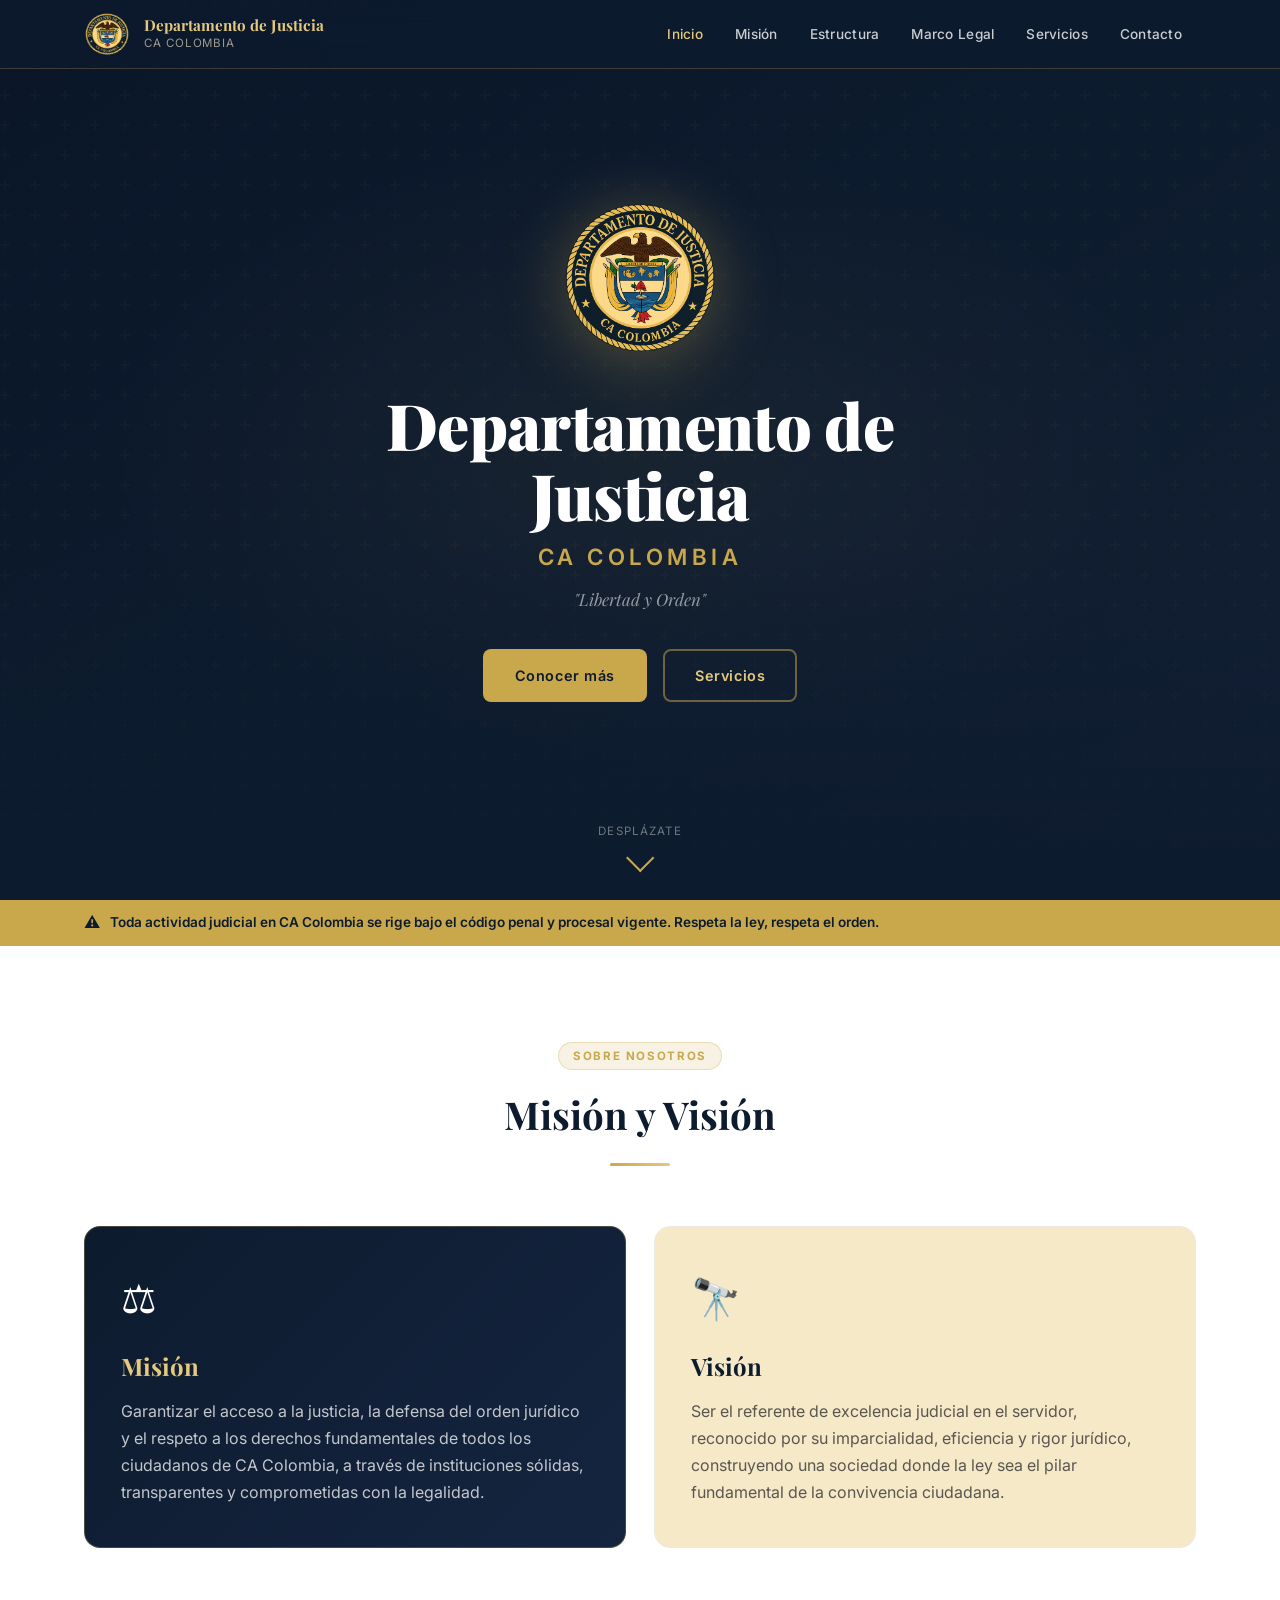
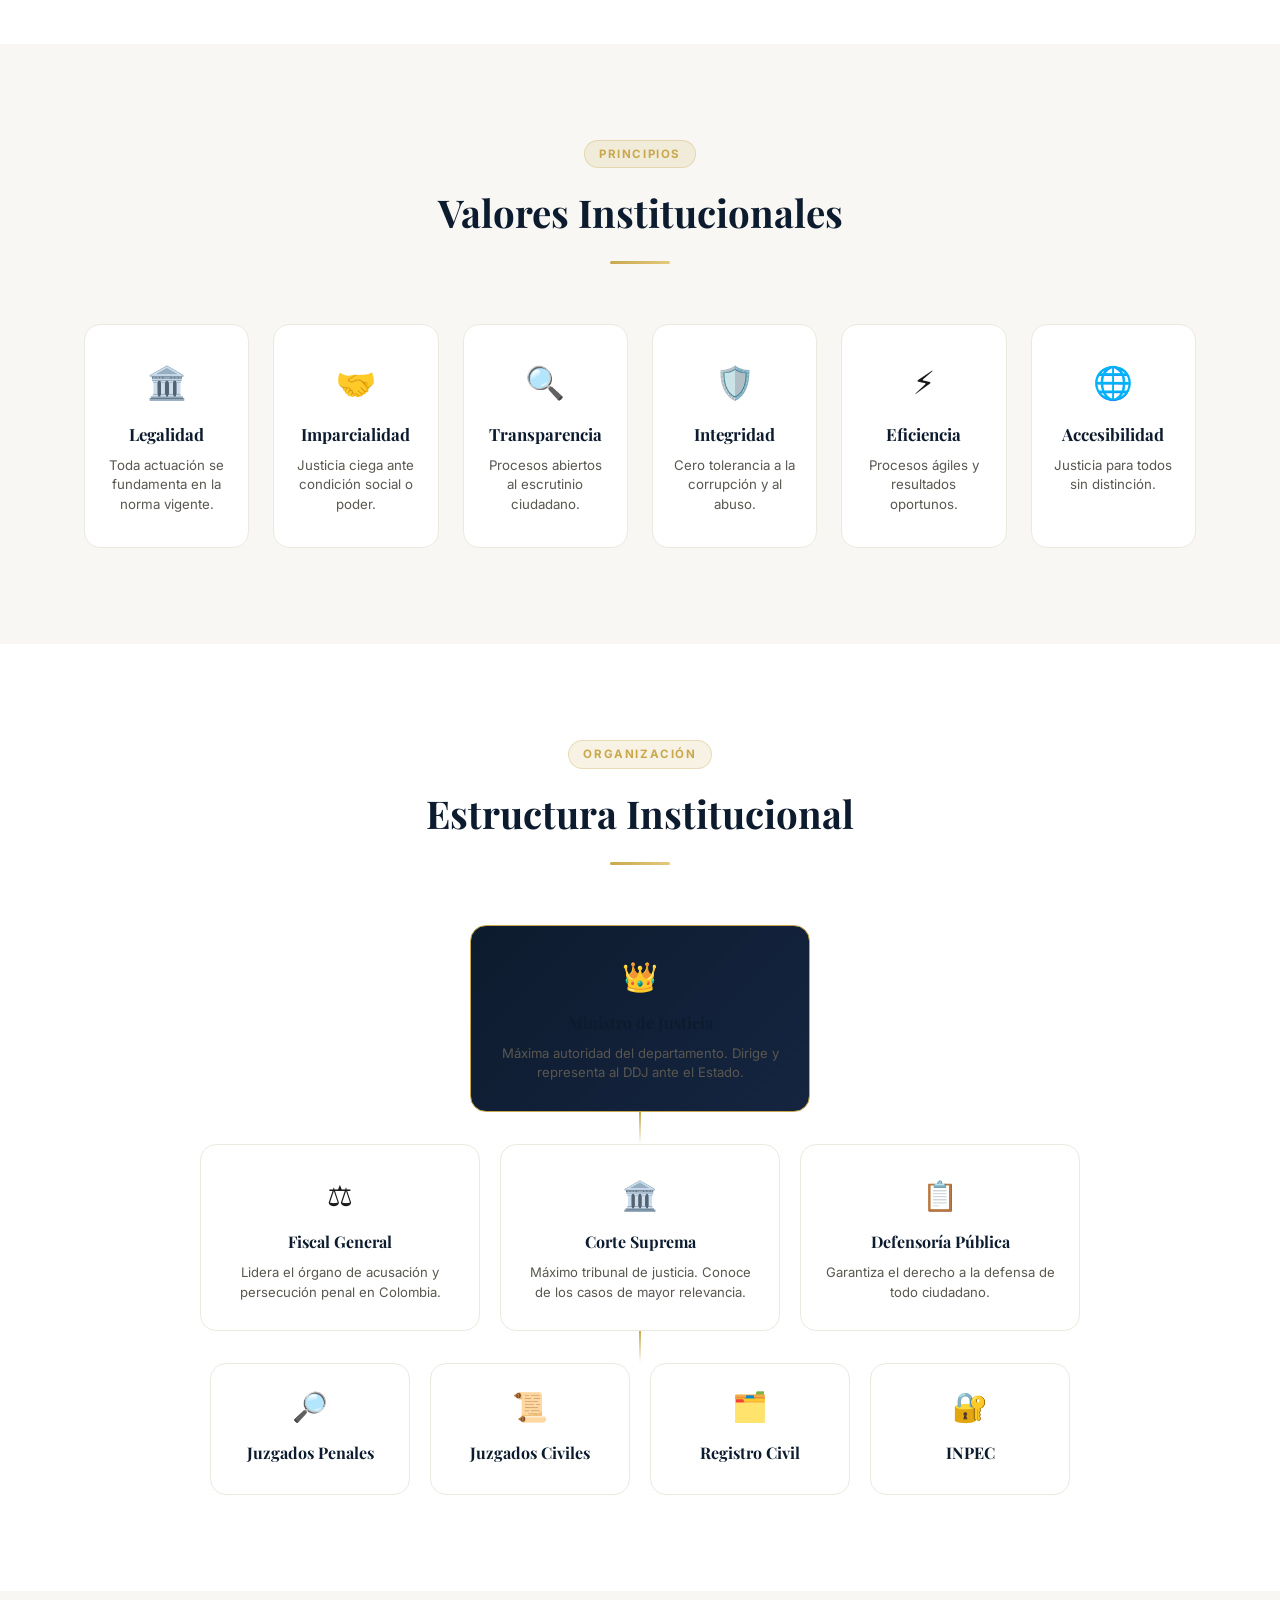
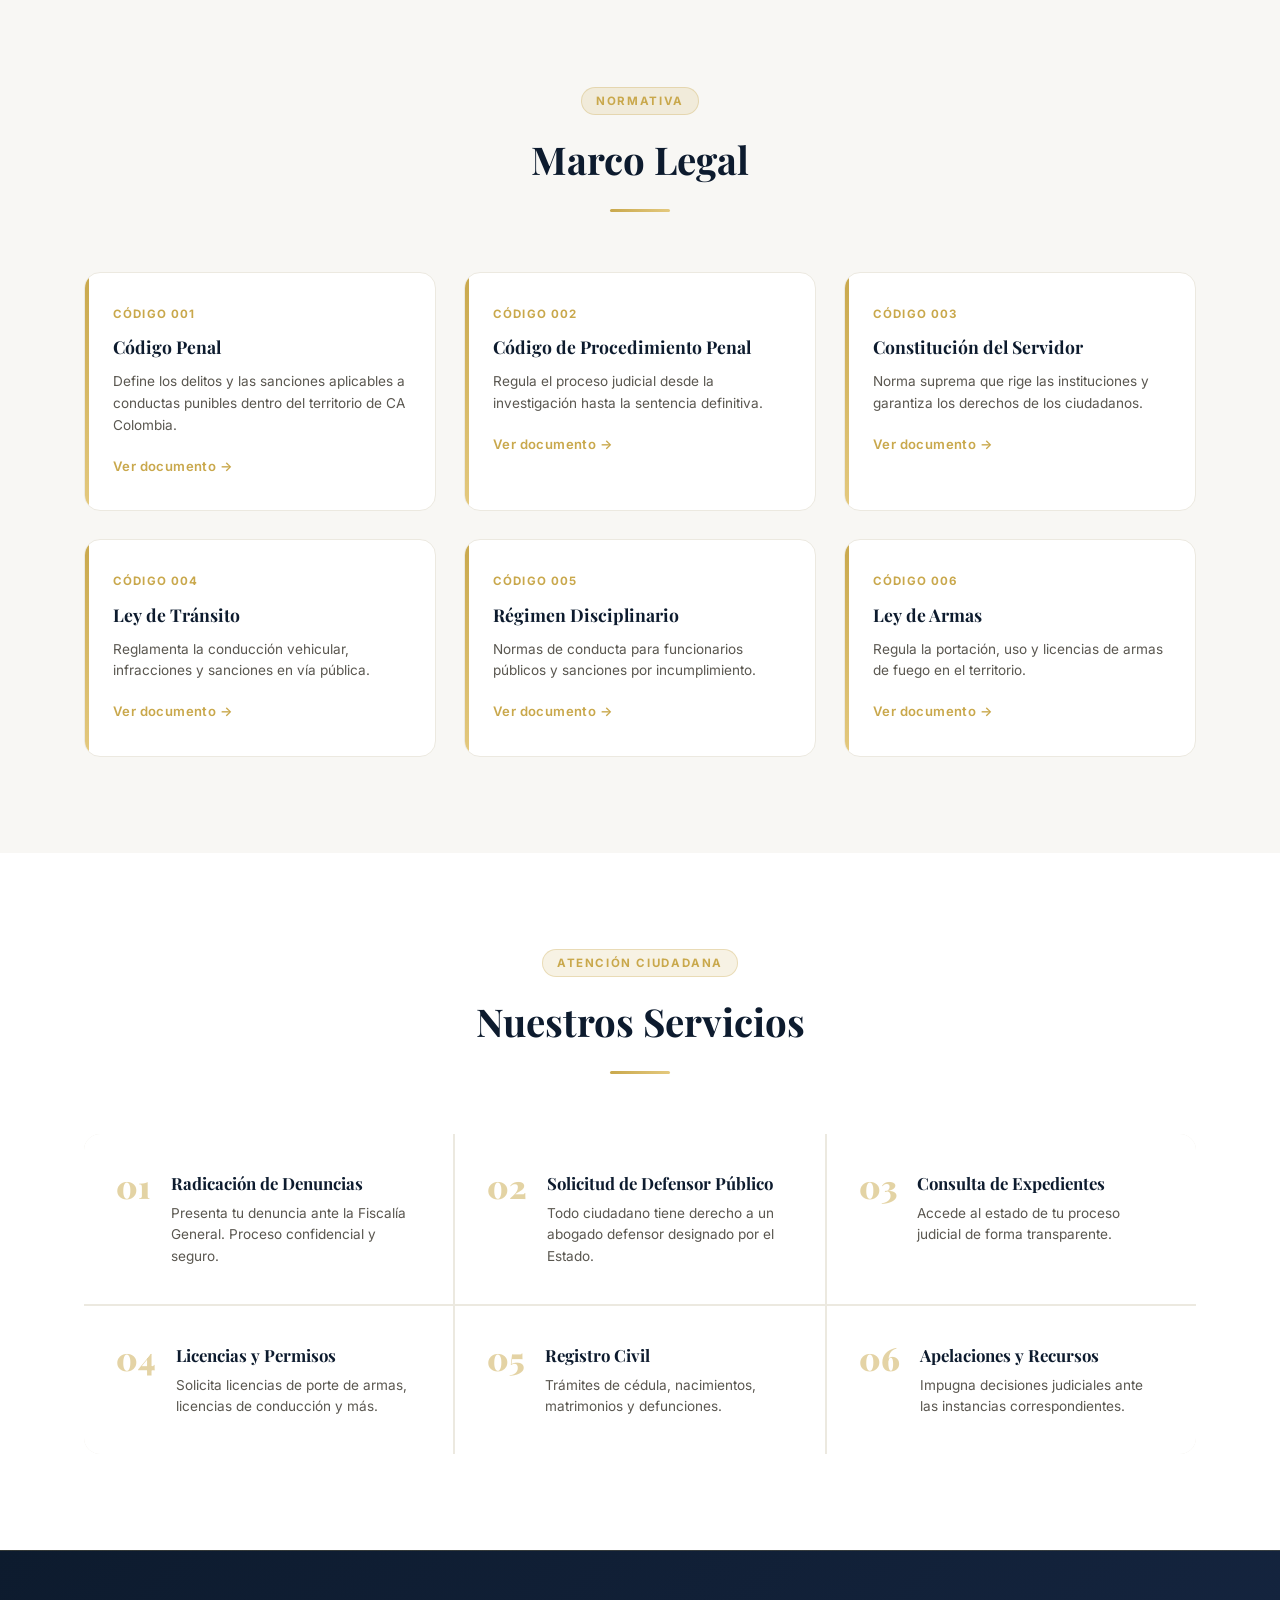
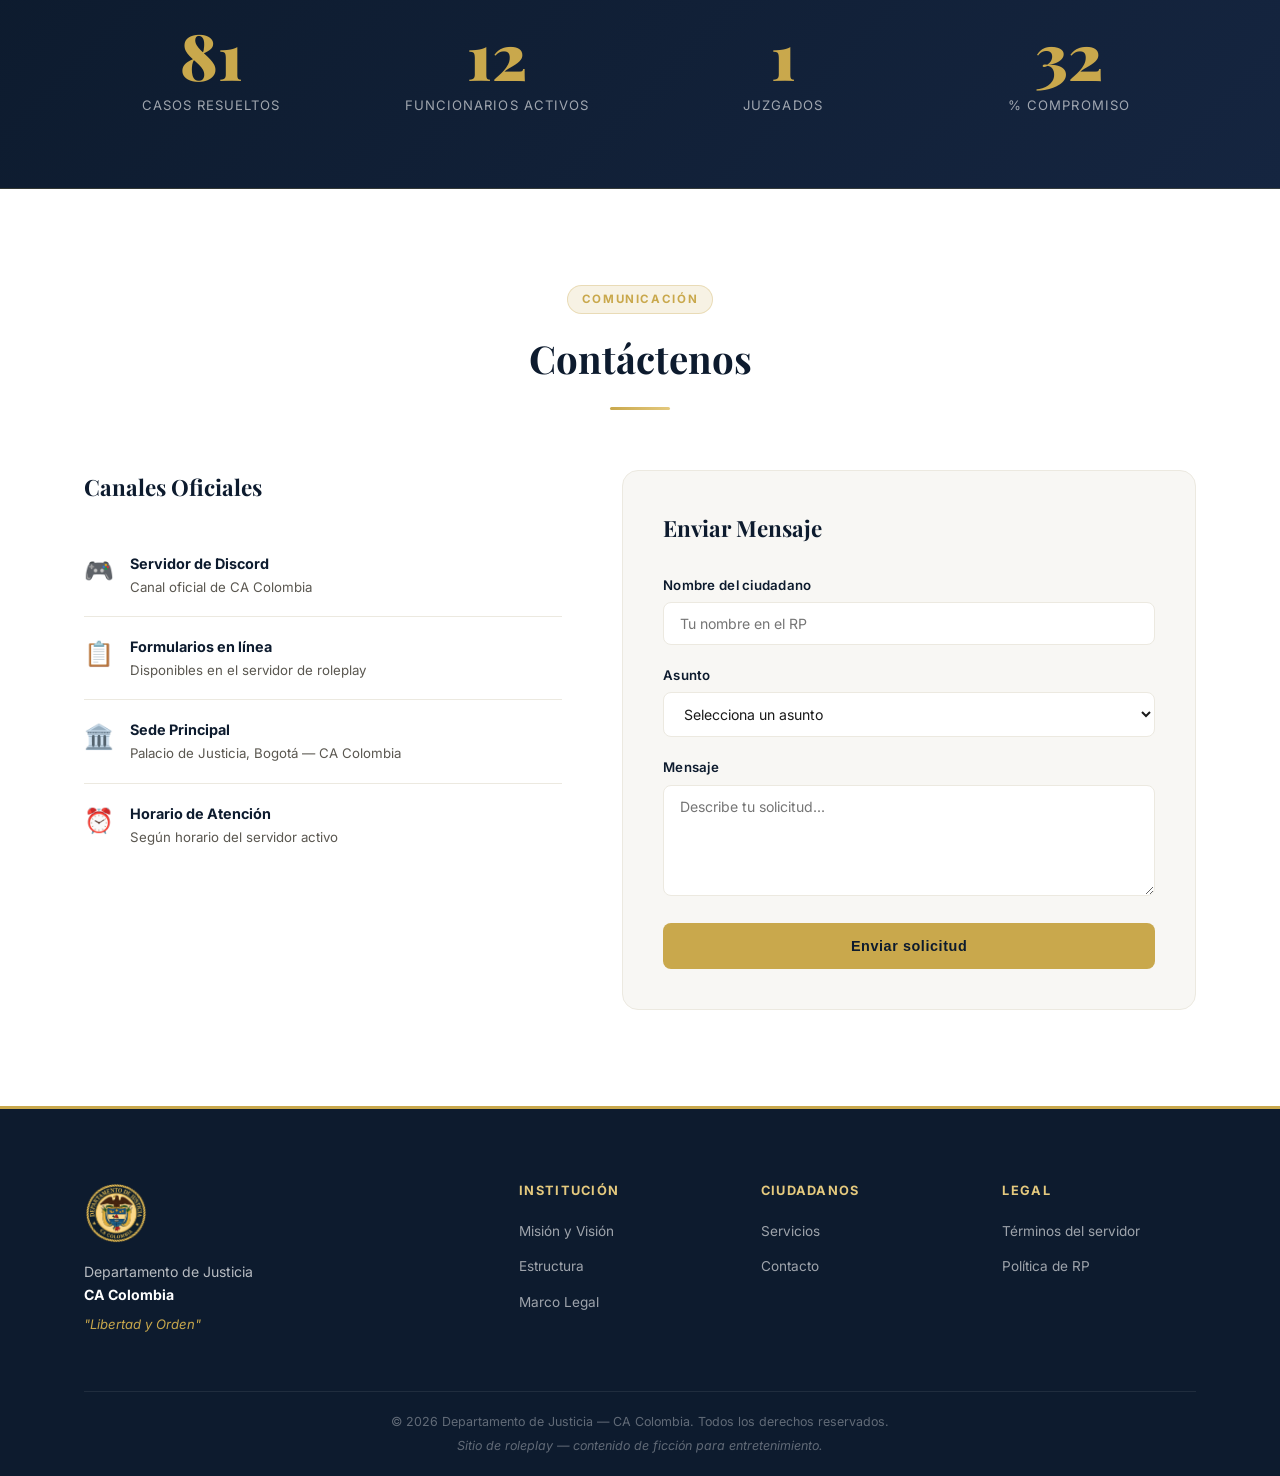
==== index.html @ 77cf8fef "Commited" ====
<!DOCTYPE html>
<html lang="es">
<head>
  <meta charset="UTF-8" />
  <meta name="viewport" content="width=device-width, initial-scale=1.0" />
  <title>Departamento de Justicia | CA Colombia</title>
  <link rel="stylesheet" href="styles.css" />
  <link href="https://fonts.googleapis.com/css2?family=Playfair+Display:wght@400;700;900&family=Inter:wght@300;400;500;600&display=swap" rel="stylesheet" />
</head>
<body>

  <!-- NAVBAR -->
  <nav class="navbar">
    <div class="nav-inner">
      <div class="nav-brand">
        <img src="logo.png" alt="Logo DDJ" class="nav-logo" />
        <div class="nav-title">
          <span class="nav-title-main">Departamento de Justicia</span>
          <span class="nav-title-sub">CA Colombia</span>
        </div>
      </div>
      <ul class="nav-links">
        <li><a href="#inicio">Inicio</a></li>
        <li><a href="#mision">Misión</a></li>
        <li><a href="#estructura">Estructura</a></li>
        <li><a href="#leyes">Marco Legal</a></li>
        <li><a href="#servicios">Servicios</a></li>
        <li><a href="#contacto">Contacto</a></li>
      </ul>
      <button class="hamburger" id="hamburger" aria-label="Menú">
        <span></span><span></span><span></span>
      </button>
    </div>
  </nav>

  <!-- HERO -->
  <section class="hero" id="inicio">
    <div class="hero-overlay"></div>
    <div class="hero-content">
      <img src="logo.png" alt="Escudo DDJ CA Colombia" class="hero-logo" />
      <h1 class="hero-title">Departamento de Justicia</h1>
      <p class="hero-subtitle">CA Colombia</p>
      <p class="hero-motto">"Libertad y Orden"</p>
      <div class="hero-ctas">
        <a href="#mision" class="btn btn-primary">Conocer más</a>
        <a href="#servicios" class="btn btn-outline">Servicios</a>
      </div>
    </div>
    <div class="hero-scroll">
      <span>Desplázate</span>
      <div class="scroll-arrow"></div>
    </div>
  </section>

  <!-- ANUNCIO / BANNER -->
  <div class="announcement-bar">
    <div class="announcement-inner">
      <span class="announcement-icon">&#9888;</span>
      <span>Toda actividad judicial en CA Colombia se rige bajo el código penal y procesal vigente. Respeta la ley, respeta el orden.</span>
    </div>
  </div>

  <!-- MISIÓN Y VISIÓN -->
  <section class="section" id="mision">
    <div class="container">
      <div class="section-header">
        <span class="section-tag">Sobre nosotros</span>
        <h2 class="section-title">Misión y Visión</h2>
        <div class="section-divider"></div>
      </div>
      <div class="cards-grid cards-2">
        <div class="card card-gold">
          <div class="card-icon">⚖️</div>
          <h3>Misión</h3>
          <p>Garantizar el acceso a la justicia, la defensa del orden jurídico y el respeto a los derechos fundamentales de todos los ciudadanos de CA Colombia, a través de instituciones sólidas, transparentes y comprometidas con la legalidad.</p>
        </div>
        <div class="card card-dark">
          <div class="card-icon">🔭</div>
          <h3>Visión</h3>
          <p>Ser el referente de excelencia judicial en el servidor, reconocido por su imparcialidad, eficiencia y rigor jurídico, construyendo una sociedad donde la ley sea el pilar fundamental de la convivencia ciudadana.</p>
        </div>
      </div>
    </div>
  </section>

  <!-- VALORES -->
  <section class="section section-alt">
    <div class="container">
      <div class="section-header">
        <span class="section-tag">Principios</span>
        <h2 class="section-title">Valores Institucionales</h2>
        <div class="section-divider"></div>
      </div>
      <div class="values-grid">
        <div class="value-item">
          <div class="value-icon">🏛️</div>
          <h4>Legalidad</h4>
          <p>Toda actuación se fundamenta en la norma vigente.</p>
        </div>
        <div class="value-item">
          <div class="value-icon">🤝</div>
          <h4>Imparcialidad</h4>
          <p>Justicia ciega ante condición social o poder.</p>
        </div>
        <div class="value-item">
          <div class="value-icon">🔍</div>
          <h4>Transparencia</h4>
          <p>Procesos abiertos al escrutinio ciudadano.</p>
        </div>
        <div class="value-item">
          <div class="value-icon">🛡️</div>
          <h4>Integridad</h4>
          <p>Cero tolerancia a la corrupción y al abuso.</p>
        </div>
        <div class="value-item">
          <div class="value-icon">⚡</div>
          <h4>Eficiencia</h4>
          <p>Procesos ágiles y resultados oportunos.</p>
        </div>
        <div class="value-item">
          <div class="value-icon">🌐</div>
          <h4>Accesibilidad</h4>
          <p>Justicia para todos sin distinción.</p>
        </div>
      </div>
    </div>
  </section>

  <!-- ESTRUCTURA -->
  <section class="section" id="estructura">
    <div class="container">
      <div class="section-header">
        <span class="section-tag">Organización</span>
        <h2 class="section-title">Estructura Institucional</h2>
        <div class="section-divider"></div>
      </div>
      <div class="org-chart">
        <div class="org-top">
          <div class="org-card org-card-top">
            <div class="org-icon">👑</div>
            <h4>Ministro de Justicia</h4>
            <p>Máxima autoridad del departamento. Dirige y representa al DDJ ante el Estado.</p>
          </div>
        </div>
        <div class="org-connector"></div>
        <div class="org-mid">
          <div class="org-card">
            <div class="org-icon">⚖️</div>
            <h4>Fiscal General</h4>
            <p>Lidera el órgano de acusación y persecución penal en Colombia.</p>
          </div>
          <div class="org-card">
            <div class="org-icon">🏛️</div>
            <h4>Corte Suprema</h4>
            <p>Máximo tribunal de justicia. Conoce de los casos de mayor relevancia.</p>
          </div>
          <div class="org-card">
            <div class="org-icon">📋</div>
            <h4>Defensoría Pública</h4>
            <p>Garantiza el derecho a la defensa de todo ciudadano.</p>
          </div>
        </div>
        <div class="org-connector"></div>
        <div class="org-bottom">
          <div class="org-card org-card-sm">
            <div class="org-icon">🔎</div>
            <h4>Juzgados Penales</h4>
          </div>
          <div class="org-card org-card-sm">
            <div class="org-icon">📜</div>
            <h4>Juzgados Civiles</h4>
          </div>
          <div class="org-card org-card-sm">
            <div class="org-icon">🗂️</div>
            <h4>Registro Civil</h4>
          </div>
          <div class="org-card org-card-sm">
            <div class="org-icon">🔐</div>
            <h4>INPEC</h4>
          </div>
        </div>
      </div>
    </div>
  </section>

  <!-- MARCO LEGAL -->
  <section class="section section-alt" id="leyes">
    <div class="container">
      <div class="section-header">
        <span class="section-tag">Normativa</span>
        <h2 class="section-title">Marco Legal</h2>
        <div class="section-divider"></div>
      </div>
      <div class="cards-grid cards-3">
        <div class="law-card">
          <div class="law-number">Código 001</div>
          <h4>Código Penal</h4>
          <p>Define los delitos y las sanciones aplicables a conductas punibles dentro del territorio de CA Colombia.</p>
          <a href="#" class="law-link">Ver documento →</a>
        </div>
        <div class="law-card">
          <div class="law-number">Código 002</div>
          <h4>Código de Procedimiento Penal</h4>
          <p>Regula el proceso judicial desde la investigación hasta la sentencia definitiva.</p>
          <a href="#" class="law-link">Ver documento →</a>
        </div>
        <div class="law-card">
          <div class="law-number">Código 003</div>
          <h4>Constitución del Servidor</h4>
          <p>Norma suprema que rige las instituciones y garantiza los derechos de los ciudadanos.</p>
          <a href="#" class="law-link">Ver documento →</a>
        </div>
        <div class="law-card">
          <div class="law-number">Código 004</div>
          <h4>Ley de Tránsito</h4>
          <p>Reglamenta la conducción vehicular, infracciones y sanciones en vía pública.</p>
          <a href="#" class="law-link">Ver documento →</a>
        </div>
        <div class="law-card">
          <div class="law-number">Código 005</div>
          <h4>Régimen Disciplinario</h4>
          <p>Normas de conducta para funcionarios públicos y sanciones por incumplimiento.</p>
          <a href="#" class="law-link">Ver documento →</a>
        </div>
        <div class="law-card">
          <div class="law-number">Código 006</div>
          <h4>Ley de Armas</h4>
          <p>Regula la portación, uso y licencias de armas de fuego en el territorio.</p>
          <a href="#" class="law-link">Ver documento →</a>
        </div>
      </div>
    </div>
  </section>

  <!-- SERVICIOS -->
  <section class="section" id="servicios">
    <div class="container">
      <div class="section-header">
        <span class="section-tag">Atención ciudadana</span>
        <h2 class="section-title">Nuestros Servicios</h2>
        <div class="section-divider"></div>
      </div>
      <div class="services-grid">
        <div class="service-item">
          <div class="service-num">01</div>
          <div class="service-body">
            <h4>Radicación de Denuncias</h4>
            <p>Presenta tu denuncia ante la Fiscalía General. Proceso confidencial y seguro.</p>
          </div>
        </div>
        <div class="service-item">
          <div class="service-num">02</div>
          <div class="service-body">
            <h4>Solicitud de Defensor Público</h4>
            <p>Todo ciudadano tiene derecho a un abogado defensor designado por el Estado.</p>
          </div>
        </div>
        <div class="service-item">
          <div class="service-num">03</div>
          <div class="service-body">
            <h4>Consulta de Expedientes</h4>
            <p>Accede al estado de tu proceso judicial de forma transparente.</p>
          </div>
        </div>
        <div class="service-item">
          <div class="service-num">04</div>
          <div class="service-body">
            <h4>Licencias y Permisos</h4>
            <p>Solicita licencias de porte de armas, licencias de conducción y más.</p>
          </div>
        </div>
        <div class="service-item">
          <div class="service-num">05</div>
          <div class="service-body">
            <h4>Registro Civil</h4>
            <p>Trámites de cédula, nacimientos, matrimonios y defunciones.</p>
          </div>
        </div>
        <div class="service-item">
          <div class="service-num">06</div>
          <div class="service-body">
            <h4>Apelaciones y Recursos</h4>
            <p>Impugna decisiones judiciales ante las instancias correspondientes.</p>
          </div>
        </div>
      </div>
    </div>
  </section>

  <!-- STATS -->
  <section class="stats-section">
    <div class="container">
      <div class="stats-grid">
        <div class="stat-item">
          <span class="stat-number" data-target="247">0</span>
          <span class="stat-label">Casos resueltos</span>
        </div>
        <div class="stat-item">
          <span class="stat-number" data-target="38">0</span>
          <span class="stat-label">Funcionarios activos</span>
        </div>
        <div class="stat-item">
          <span class="stat-number" data-target="6">0</span>
          <span class="stat-label">Juzgados</span>
        </div>
        <div class="stat-item">
          <span class="stat-number" data-target="100">0</span>
          <span class="stat-label">% Compromiso</span>
        </div>
      </div>
    </div>
  </section>

  <!-- CONTACTO -->
  <section class="section" id="contacto">
    <div class="container">
      <div class="section-header">
        <span class="section-tag">Comunicación</span>
        <h2 class="section-title">Contáctenos</h2>
        <div class="section-divider"></div>
      </div>
      <div class="contact-grid">
        <div class="contact-info">
          <h3>Canales Oficiales</h3>
          <div class="contact-item">
            <span class="contact-icon">🎮</span>
            <div>
              <strong>Servidor de Discord</strong>
              <p>Canal oficial de CA Colombia</p>
            </div>
          </div>
          <div class="contact-item">
            <span class="contact-icon">📋</span>
            <div>
              <strong>Formularios en línea</strong>
              <p>Disponibles en el servidor de roleplay</p>
            </div>
          </div>
          <div class="contact-item">
            <span class="contact-icon">🏛️</span>
            <div>
              <strong>Sede Principal</strong>
              <p>Palacio de Justicia, Bogotá — CA Colombia</p>
            </div>
          </div>
          <div class="contact-item">
            <span class="contact-icon">⏰</span>
            <div>
              <strong>Horario de Atención</strong>
              <p>Según horario del servidor activo</p>
            </div>
          </div>
        </div>
        <form class="contact-form" id="contactForm">
          <h3>Enviar Mensaje</h3>
          <div class="form-group">
            <label for="nombre">Nombre del ciudadano</label>
            <input type="text" id="nombre" placeholder="Tu nombre en el RP" required />
          </div>
          <div class="form-group">
            <label for="asunto">Asunto</label>
            <select id="asunto" required>
              <option value="">Selecciona un asunto</option>
              <option>Radicación de denuncia</option>
              <option>Consulta de expediente</option>
              <option>Solicitud de defensor</option>
              <option>Licencias y permisos</option>
              <option>Otro</option>
            </select>
          </div>
          <div class="form-group">
            <label for="mensaje">Mensaje</label>
            <textarea id="mensaje" rows="5" placeholder="Describe tu solicitud..." required></textarea>
          </div>
          <button type="submit" class="btn btn-primary btn-full">Enviar solicitud</button>
        </form>
      </div>
    </div>
  </section>

  <!-- FOOTER -->
  <footer class="footer">
    <div class="container">
      <div class="footer-grid">
        <div class="footer-brand">
          <img src="logo.png" alt="DDJ CA Colombia" class="footer-logo" />
          <p>Departamento de Justicia<br /><strong>CA Colombia</strong></p>
          <p class="footer-motto">"Libertad y Orden"</p>
        </div>
        <div class="footer-links">
          <h5>Institución</h5>
          <ul>
            <li><a href="#mision">Misión y Visión</a></li>
            <li><a href="#estructura">Estructura</a></li>
            <li><a href="#leyes">Marco Legal</a></li>
          </ul>
        </div>
        <div class="footer-links">
          <h5>Ciudadanos</h5>
          <ul>
            <li><a href="#servicios">Servicios</a></li>
            <li><a href="#contacto">Contacto</a></li>
          </ul>
        </div>
        <div class="footer-links">
          <h5>Legal</h5>
          <ul>
            <li><a href="#">Términos del servidor</a></li>
            <li><a href="#">Política de RP</a></li>
          </ul>
        </div>
      </div>
      <div class="footer-bottom">
        <p>&copy; 2026 Departamento de Justicia — CA Colombia. Todos los derechos reservados.</p>
        <p class="footer-rp-note">Sitio de roleplay — contenido de ficción para entretenimiento.</p>
      </div>
    </div>
  </footer>

  <script src="script.js"></script>
</body>
</html>
---- styles.css ----
/* ========================================
   DDJ CA Colombia — Estilos principales
   ======================================== */

:root {
  --navy: #0d1b2e;
  --navy-light: #152540;
  --gold: #c9a84c;
  --gold-light: #e4c97e;
  --gold-pale: #f5e9c8;
  --white: #ffffff;
  --gray-100: #f8f7f4;
  --gray-200: #ece9e0;
  --gray-400: #9e9a8e;
  --gray-600: #5a5750;
  --text: #1a1a1a;
  --font-serif: 'Playfair Display', Georgia, serif;
  --font-sans: 'Inter', system-ui, sans-serif;
  --shadow: 0 4px 24px rgba(0,0,0,.12);
  --shadow-lg: 0 12px 48px rgba(0,0,0,.18);
  --radius: 8px;
  --radius-lg: 16px;
  --transition: .3s ease;
}

*, *::before, *::after { box-sizing: border-box; margin: 0; padding: 0; }

html { scroll-behavior: smooth; }

body {
  font-family: var(--font-sans);
  color: var(--text);
  background: var(--white);
  line-height: 1.6;
  overflow-x: hidden;
}

a { text-decoration: none; color: inherit; }

img { max-width: 100%; display: block; }

/* ── CONTAINER ── */
.container {
  max-width: 1160px;
  margin: 0 auto;
  padding: 0 24px;
}

/* ── NAVBAR ── */
.navbar {
  position: fixed;
  top: 0; left: 0; right: 0;
  z-index: 1000;
  background: rgba(13, 27, 46, .96);
  backdrop-filter: blur(12px);
  border-bottom: 1px solid rgba(201, 168, 76, .25);
}

.nav-inner {
  max-width: 1160px;
  margin: 0 auto;
  padding: 0 24px;
  height: 68px;
  display: flex;
  align-items: center;
  justify-content: space-between;
}

.nav-brand {
  display: flex;
  align-items: center;
  gap: 14px;
}

.nav-logo {
  height: 46px;
  width: 46px;
  object-fit: contain;
  border-radius: 50%;
}

.nav-title { display: flex; flex-direction: column; }
.nav-title-main { font-family: var(--font-serif); color: var(--gold-light); font-size: .95rem; font-weight: 700; line-height: 1.2; }
.nav-title-sub { color: var(--gray-400); font-size: .72rem; letter-spacing: .08em; text-transform: uppercase; }

.nav-links {
  list-style: none;
  display: flex;
  gap: 4px;
}

.nav-links a {
  color: rgba(255,255,255,.78);
  font-size: .85rem;
  font-weight: 500;
  padding: 6px 14px;
  border-radius: var(--radius);
  transition: var(--transition);
  letter-spacing: .02em;
}

.nav-links a:hover {
  color: var(--gold-light);
  background: rgba(201,168,76,.12);
}

.hamburger {
  display: none;
  flex-direction: column;
  gap: 5px;
  background: none;
  border: none;
  cursor: pointer;
  padding: 4px;
}

.hamburger span {
  display: block;
  width: 24px;
  height: 2px;
  background: var(--gold-light);
  border-radius: 2px;
  transition: var(--transition);
}

/* ── HERO ── */
.hero {
  min-height: 100vh;
  position: relative;
  display: flex;
  align-items: center;
  justify-content: center;
  text-align: center;
  background: linear-gradient(145deg, #0a1628 0%, #0d1b2e 50%, #142035 100%);
  overflow: hidden;
}

.hero::before {
  content: '';
  position: absolute;
  inset: 0;
  background:
    radial-gradient(ellipse 60% 50% at 50% 50%, rgba(201,168,76,.06) 0%, transparent 70%),
    url("data:image/svg+xml,%3Csvg width='60' height='60' viewBox='0 0 60 60' xmlns='http://www.w3.org/2000/svg'%3E%3Cg fill='none' fill-rule='evenodd'%3E%3Cg fill='%23c9a84c' fill-opacity='0.03'%3E%3Cpath d='M36 34v-4h-2v4h-4v2h4v4h2v-4h4v-2h-4zm0-30V0h-2v4h-4v2h4v4h2V6h4V4h-4zM6 34v-4H4v4H0v2h4v4h2v-4h4v-2H6zM6 4V0H4v4H0v2h4v4h2V6h4V4H6z'/%3E%3C/g%3E%3C/g%3E%3C/svg%3E");
}

.hero-overlay {
  position: absolute;
  inset: 0;
  background: linear-gradient(to bottom, rgba(13,27,46,0) 60%, rgba(13,27,46,1) 100%);
}

.hero-content {
  position: relative;
  z-index: 2;
  max-width: 700px;
  padding: 0 24px;
  animation: fadeUp .9s ease both;
}

.hero-logo {
  width: 160px;
  height: 160px;
  object-fit: contain;
  margin: 0 auto 32px;
  filter: drop-shadow(0 8px 32px rgba(201,168,76,.35));
  animation: floatLogo 6s ease-in-out infinite;
}

@keyframes floatLogo {
  0%, 100% { transform: translateY(0); }
  50% { transform: translateY(-10px); }
}

.hero-title {
  font-family: var(--font-serif);
  font-size: clamp(2.2rem, 5vw, 4rem);
  color: var(--white);
  font-weight: 900;
  line-height: 1.1;
  letter-spacing: -.01em;
  margin-bottom: 8px;
}

.hero-subtitle {
  font-size: clamp(1rem, 2vw, 1.4rem);
  color: var(--gold);
  letter-spacing: .2em;
  text-transform: uppercase;
  font-weight: 600;
  margin-bottom: 12px;
}

.hero-motto {
  font-family: var(--font-serif);
  font-style: italic;
  color: rgba(255,255,255,.55);
  font-size: 1.05rem;
  margin-bottom: 36px;
}

.hero-ctas { display: flex; gap: 16px; justify-content: center; flex-wrap: wrap; }

.hero-scroll {
  position: absolute;
  bottom: 32px;
  left: 50%;
  transform: translateX(-50%);
  z-index: 2;
  display: flex;
  flex-direction: column;
  align-items: center;
  gap: 8px;
  color: rgba(255,255,255,.4);
  font-size: .72rem;
  letter-spacing: .1em;
  text-transform: uppercase;
}

.scroll-arrow {
  width: 20px;
  height: 20px;
  border-right: 2px solid var(--gold);
  border-bottom: 2px solid var(--gold);
  transform: rotate(45deg);
  animation: bounce 2s infinite;
}

@keyframes bounce {
  0%, 100% { transform: rotate(45deg) translateY(0); }
  50% { transform: rotate(45deg) translateY(6px); }
}

/* ── BUTTONS ── */
.btn {
  display: inline-flex;
  align-items: center;
  gap: 8px;
  padding: 13px 30px;
  border-radius: var(--radius);
  font-size: .9rem;
  font-weight: 600;
  letter-spacing: .04em;
  transition: var(--transition);
  cursor: pointer;
  border: 2px solid transparent;
}

.btn-primary {
  background: var(--gold);
  color: var(--navy);
}
.btn-primary:hover {
  background: var(--gold-light);
  transform: translateY(-2px);
  box-shadow: 0 8px 24px rgba(201,168,76,.4);
}

.btn-outline {
  border-color: rgba(201,168,76,.5);
  color: var(--gold-light);
}
.btn-outline:hover {
  border-color: var(--gold);
  background: rgba(201,168,76,.1);
}

.btn-full { width: 100%; justify-content: center; }

/* ── ANNOUNCEMENT BAR ── */
.announcement-bar {
  background: var(--gold);
  color: var(--navy);
  padding: 10px 0;
}

.announcement-inner {
  max-width: 1160px;
  margin: 0 auto;
  padding: 0 24px;
  display: flex;
  align-items: center;
  gap: 10px;
  font-size: .85rem;
  font-weight: 600;
}

.announcement-icon { font-size: 1rem; }

/* ── SECTIONS ── */
.section {
  padding: 96px 0;
}

.section-alt {
  background: var(--gray-100);
}

.section-header {
  text-align: center;
  margin-bottom: 60px;
}

.section-tag {
  display: inline-block;
  background: rgba(201,168,76,.15);
  color: var(--gold);
  border: 1px solid rgba(201,168,76,.3);
  font-size: .72rem;
  font-weight: 700;
  letter-spacing: .14em;
  text-transform: uppercase;
  padding: 4px 14px;
  border-radius: 100px;
  margin-bottom: 14px;
}

.section-title {
  font-family: var(--font-serif);
  font-size: clamp(1.8rem, 3vw, 2.8rem);
  color: var(--navy);
  font-weight: 700;
}

.section-divider {
  width: 60px;
  height: 3px;
  background: linear-gradient(90deg, var(--gold), var(--gold-light));
  margin: 18px auto 0;
  border-radius: 2px;
}

/* ── CARDS ── */
.cards-grid { display: grid; gap: 28px; }
.cards-2 { grid-template-columns: repeat(auto-fit, minmax(280px, 1fr)); }
.cards-3 { grid-template-columns: repeat(auto-fit, minmax(280px, 1fr)); }

.card {
  padding: 40px 36px;
  border-radius: var(--radius-lg);
  transition: var(--transition);
}

.card:hover { transform: translateY(-4px); box-shadow: var(--shadow-lg); }

.card-gold {
  background: linear-gradient(135deg, var(--navy) 0%, var(--navy-light) 100%);
  border: 1px solid rgba(201,168,76,.3);
  color: var(--white);
}

.card-gold h3 { color: var(--gold-light); font-family: var(--font-serif); font-size: 1.5rem; margin: 16px 0 12px; }
.card-gold p { color: rgba(255,255,255,.75); line-height: 1.7; }

.card-dark {
  background: var(--gold-pale);
  border: 1px solid var(--gray-200);
}

.card-dark h3 { color: var(--navy); font-family: var(--font-serif); font-size: 1.5rem; margin: 16px 0 12px; }
.card-dark p { color: var(--gray-600); line-height: 1.7; }

.card-icon { font-size: 2.5rem; }

/* ── VALUES ── */
.values-grid {
  display: grid;
  grid-template-columns: repeat(auto-fit, minmax(160px, 1fr));
  gap: 24px;
}

.value-item {
  text-align: center;
  padding: 32px 20px;
  background: var(--white);
  border-radius: var(--radius-lg);
  border: 1px solid var(--gray-200);
  transition: var(--transition);
}

.value-item:hover {
  border-color: var(--gold);
  box-shadow: 0 4px 20px rgba(201,168,76,.15);
  transform: translateY(-3px);
}

.value-icon { font-size: 2rem; margin-bottom: 12px; }
.value-item h4 { font-family: var(--font-serif); color: var(--navy); font-size: 1.05rem; margin-bottom: 8px; }
.value-item p { font-size: .83rem; color: var(--gray-600); line-height: 1.5; }

/* ── ORG CHART ── */
.org-chart { display: flex; flex-direction: column; align-items: center; gap: 0; }

.org-top, .org-mid, .org-bottom {
  display: flex;
  gap: 20px;
  justify-content: center;
  flex-wrap: wrap;
  width: 100%;
}

.org-connector {
  width: 2px;
  height: 32px;
  background: linear-gradient(to bottom, var(--gold), transparent);
  margin: 0 auto;
}

.org-card {
  background: var(--white);
  border: 1px solid var(--gray-200);
  border-radius: var(--radius-lg);
  padding: 28px 24px;
  text-align: center;
  max-width: 280px;
  flex: 1 1 220px;
  transition: var(--transition);
  position: relative;
}

.org-card:hover {
  border-color: var(--gold);
  box-shadow: 0 4px 20px rgba(201,168,76,.15);
  transform: translateY(-3px);
}

.org-card-top {
  background: linear-gradient(135deg, var(--navy) 0%, var(--navy-light) 100%);
  border-color: var(--gold);
  max-width: 340px;
}

.org-card-top h4 { color: var(--gold-light); }
.org-card-top p { color: rgba(255,255,255,.7); }
.org-card-top .org-icon { color: var(--gold); }

.org-card-sm {
  padding: 20px 16px;
  max-width: 200px;
  flex: 1 1 160px;
}

.org-icon { font-size: 1.8rem; margin-bottom: 10px; }
.org-card h4 { font-family: var(--font-serif); color: var(--navy); font-size: 1rem; margin-bottom: 8px; }
.org-card p { font-size: .82rem; color: var(--gray-600); line-height: 1.5; }

/* ── LAW CARDS ── */
.law-card {
  background: var(--white);
  border: 1px solid var(--gray-200);
  border-radius: var(--radius-lg);
  padding: 32px 28px;
  transition: var(--transition);
  position: relative;
  overflow: hidden;
}

.law-card::before {
  content: '';
  position: absolute;
  top: 0; left: 0;
  width: 4px;
  height: 100%;
  background: linear-gradient(to bottom, var(--gold), var(--gold-light));
}

.law-card:hover {
  box-shadow: var(--shadow);
  transform: translateY(-3px);
}

.law-number {
  font-size: .72rem;
  font-weight: 700;
  letter-spacing: .1em;
  text-transform: uppercase;
  color: var(--gold);
  margin-bottom: 10px;
}

.law-card h4 { font-family: var(--font-serif); color: var(--navy); font-size: 1.1rem; margin-bottom: 10px; }
.law-card p { font-size: .85rem; color: var(--gray-600); line-height: 1.6; margin-bottom: 16px; }

.law-link {
  font-size: .82rem;
  font-weight: 600;
  color: var(--gold);
  letter-spacing: .03em;
  transition: var(--transition);
}
.law-link:hover { color: var(--navy); }

/* ── SERVICES ── */
.services-grid {
  display: grid;
  grid-template-columns: repeat(auto-fit, minmax(300px, 1fr));
  gap: 2px;
  background: var(--gray-200);
  border-radius: var(--radius-lg);
  overflow: hidden;
}

.service-item {
  background: var(--white);
  padding: 36px 32px;
  display: flex;
  gap: 20px;
  align-items: flex-start;
  transition: var(--transition);
}

.service-item:hover {
  background: var(--gold-pale);
}

.service-num {
  font-family: var(--font-serif);
  font-size: 2rem;
  font-weight: 900;
  color: var(--gold);
  opacity: .5;
  line-height: 1;
  flex-shrink: 0;
}

.service-body h4 { font-family: var(--font-serif); color: var(--navy); font-size: 1.05rem; margin-bottom: 6px; }
.service-body p { font-size: .85rem; color: var(--gray-600); line-height: 1.6; }

/* ── STATS ── */
.stats-section {
  background: linear-gradient(135deg, var(--navy) 0%, var(--navy-light) 100%);
  padding: 72px 0;
  border-top: 1px solid rgba(201,168,76,.2);
  border-bottom: 1px solid rgba(201,168,76,.2);
}

.stats-grid {
  display: grid;
  grid-template-columns: repeat(auto-fit, minmax(180px, 1fr));
  gap: 32px;
  text-align: center;
}

.stat-item { display: flex; flex-direction: column; align-items: center; gap: 8px; }

.stat-number {
  font-family: var(--font-serif);
  font-size: clamp(2.5rem, 5vw, 4rem);
  font-weight: 900;
  color: var(--gold);
  line-height: 1;
}

.stat-label {
  font-size: .82rem;
  color: rgba(255,255,255,.6);
  letter-spacing: .08em;
  text-transform: uppercase;
}

/* ── CONTACT ── */
.contact-grid {
  display: grid;
  grid-template-columns: 1fr 1.2fr;
  gap: 60px;
  align-items: start;
}

.contact-info h3,
.contact-form h3 {
  font-family: var(--font-serif);
  color: var(--navy);
  font-size: 1.4rem;
  margin-bottom: 28px;
}

.contact-item {
  display: flex;
  gap: 16px;
  align-items: flex-start;
  padding: 18px 0;
  border-bottom: 1px solid var(--gray-200);
}

.contact-item:last-child { border-bottom: none; }

.contact-icon { font-size: 1.5rem; flex-shrink: 0; }
.contact-item strong { display: block; color: var(--navy); font-size: .9rem; margin-bottom: 2px; }
.contact-item p { font-size: .83rem; color: var(--gray-600); }

/* ── FORM ── */
.contact-form {
  background: var(--gray-100);
  padding: 40px;
  border-radius: var(--radius-lg);
  border: 1px solid var(--gray-200);
}

.form-group { margin-bottom: 20px; }

.form-group label {
  display: block;
  font-size: .83rem;
  font-weight: 600;
  color: var(--navy);
  margin-bottom: 6px;
  letter-spacing: .02em;
}

.form-group input,
.form-group select,
.form-group textarea {
  width: 100%;
  padding: 12px 16px;
  border: 1px solid var(--gray-200);
  border-radius: var(--radius);
  font-family: var(--font-sans);
  font-size: .88rem;
  color: var(--text);
  background: var(--white);
  transition: var(--transition);
  outline: none;
}

.form-group input:focus,
.form-group select:focus,
.form-group textarea:focus {
  border-color: var(--gold);
  box-shadow: 0 0 0 3px rgba(201,168,76,.15);
}

.form-group textarea { resize: vertical; }

/* ── FOOTER ── */
.footer {
  background: var(--navy);
  color: rgba(255,255,255,.7);
  padding: 72px 0 0;
  border-top: 3px solid var(--gold);
}

.footer-grid {
  display: grid;
  grid-template-columns: 2fr 1fr 1fr 1fr;
  gap: 48px;
  padding-bottom: 48px;
  border-bottom: 1px solid rgba(255,255,255,.08);
}

.footer-logo {
  width: 64px;
  height: 64px;
  object-fit: contain;
  margin-bottom: 16px;
  border-radius: 50%;
}

.footer-brand p { font-size: .88rem; line-height: 1.6; margin-bottom: 8px; }
.footer-brand strong { color: var(--white); }
.footer-motto { font-style: italic; color: var(--gold); font-size: .82rem !important; }

.footer-links h5 {
  color: var(--gold-light);
  font-size: .8rem;
  letter-spacing: .1em;
  text-transform: uppercase;
  margin-bottom: 16px;
  font-weight: 700;
}

.footer-links ul { list-style: none; display: flex; flex-direction: column; gap: 10px; }
.footer-links a { font-size: .85rem; color: rgba(255,255,255,.6); transition: var(--transition); }
.footer-links a:hover { color: var(--gold-light); }

.footer-bottom {
  padding: 20px 0;
  text-align: center;
  display: flex;
  flex-direction: column;
  gap: 4px;
}

.footer-bottom p { font-size: .78rem; color: rgba(255,255,255,.35); }
.footer-rp-note { font-style: italic; }

/* ── ANIMATIONS ── */
@keyframes fadeUp {
  from { opacity: 0; transform: translateY(30px); }
  to   { opacity: 1; transform: translateY(0); }
}

.fade-up {
  opacity: 0;
  transform: translateY(24px);
  transition: opacity .7s ease, transform .7s ease;
}

.fade-up.visible {
  opacity: 1;
  transform: translateY(0);
}

/* ── RESPONSIVE ── */
@media (max-width: 900px) {
  .contact-grid { grid-template-columns: 1fr; gap: 40px; }
  .footer-grid { grid-template-columns: 1fr 1fr; gap: 32px; }
}

@media (max-width: 720px) {
  .nav-links { display: none; flex-direction: column; position: fixed; top: 68px; left: 0; right: 0; background: var(--navy); padding: 24px; gap: 4px; border-bottom: 1px solid rgba(201,168,76,.2); }
  .nav-links.open { display: flex; }
  .hamburger { display: flex; }
  .section { padding: 64px 0; }
  .footer-grid { grid-template-columns: 1fr; }
  .org-mid { flex-direction: column; align-items: center; }
  .services-grid { grid-template-columns: 1fr; }
}

@media (max-width: 480px) {
  .hero-logo { width: 120px; height: 120px; }
  .contact-form { padding: 24px; }
  .stats-grid { grid-template-columns: 1fr 1fr; }
}
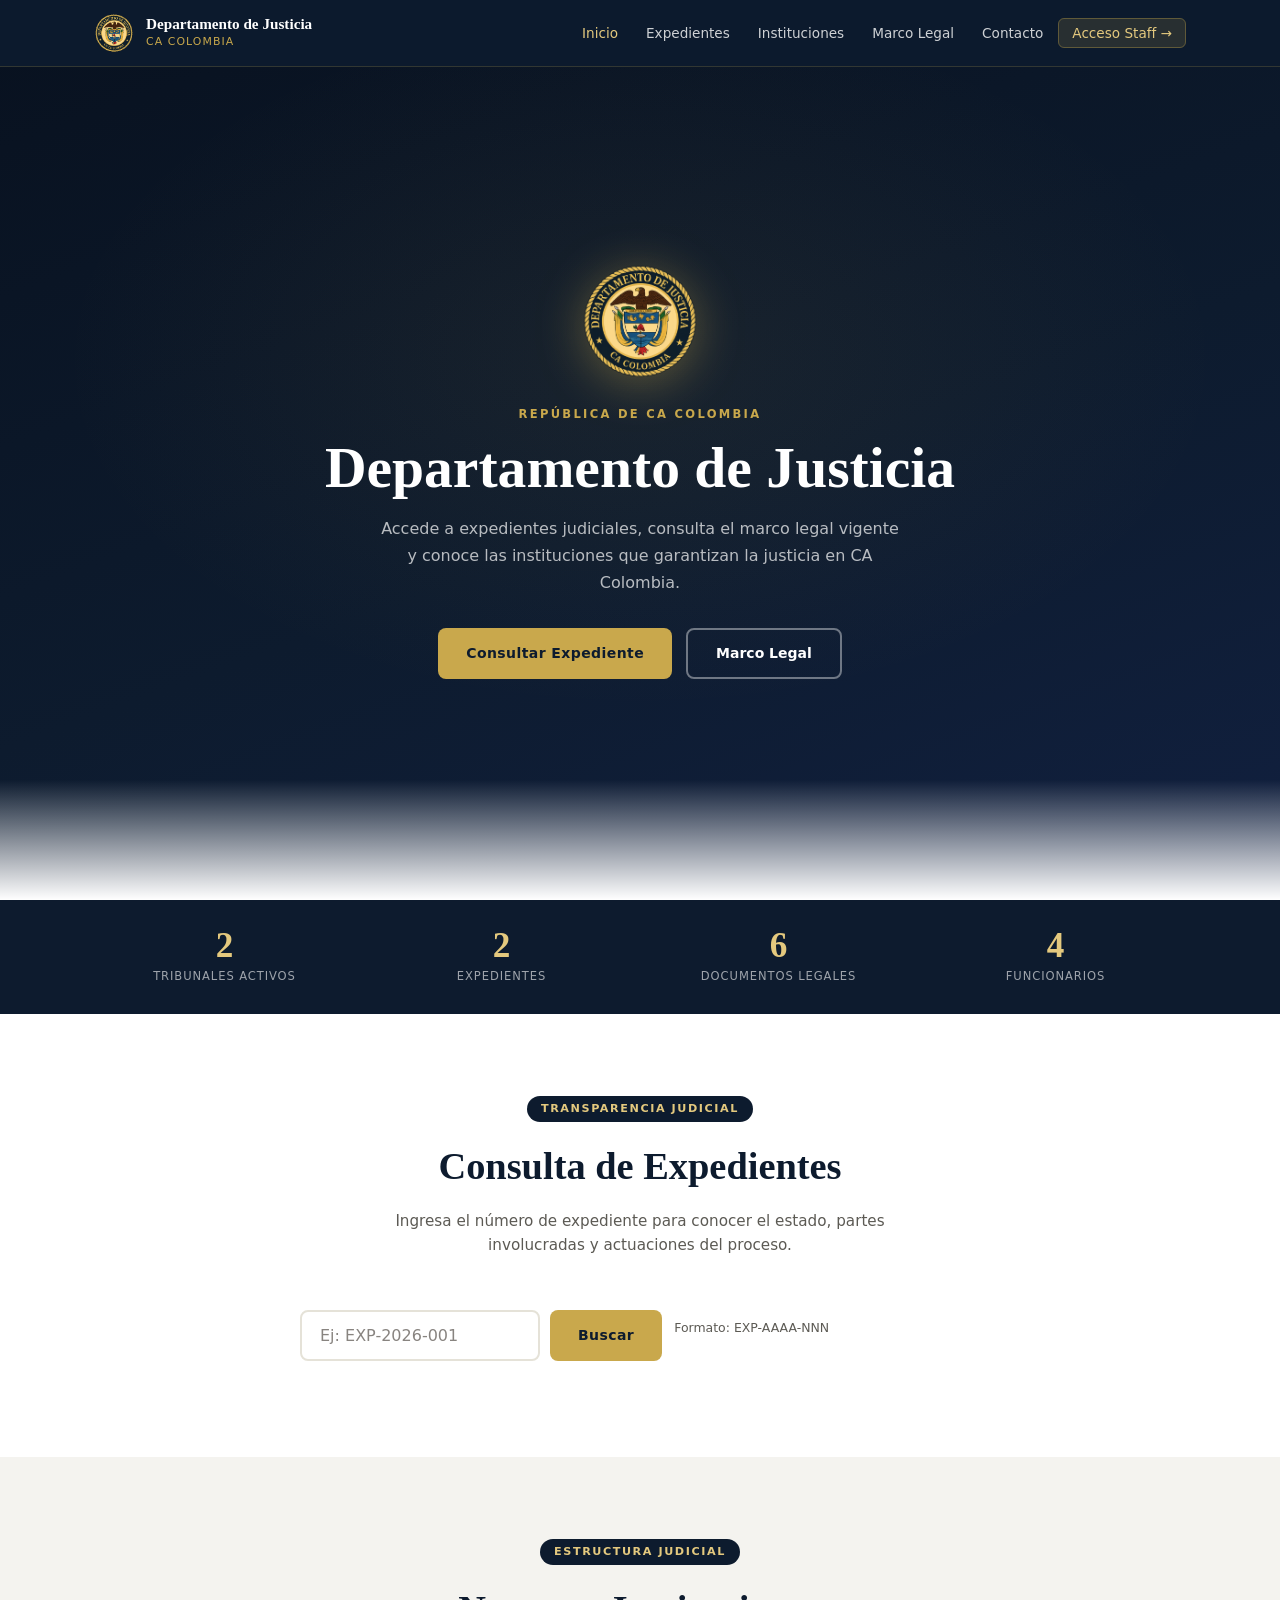
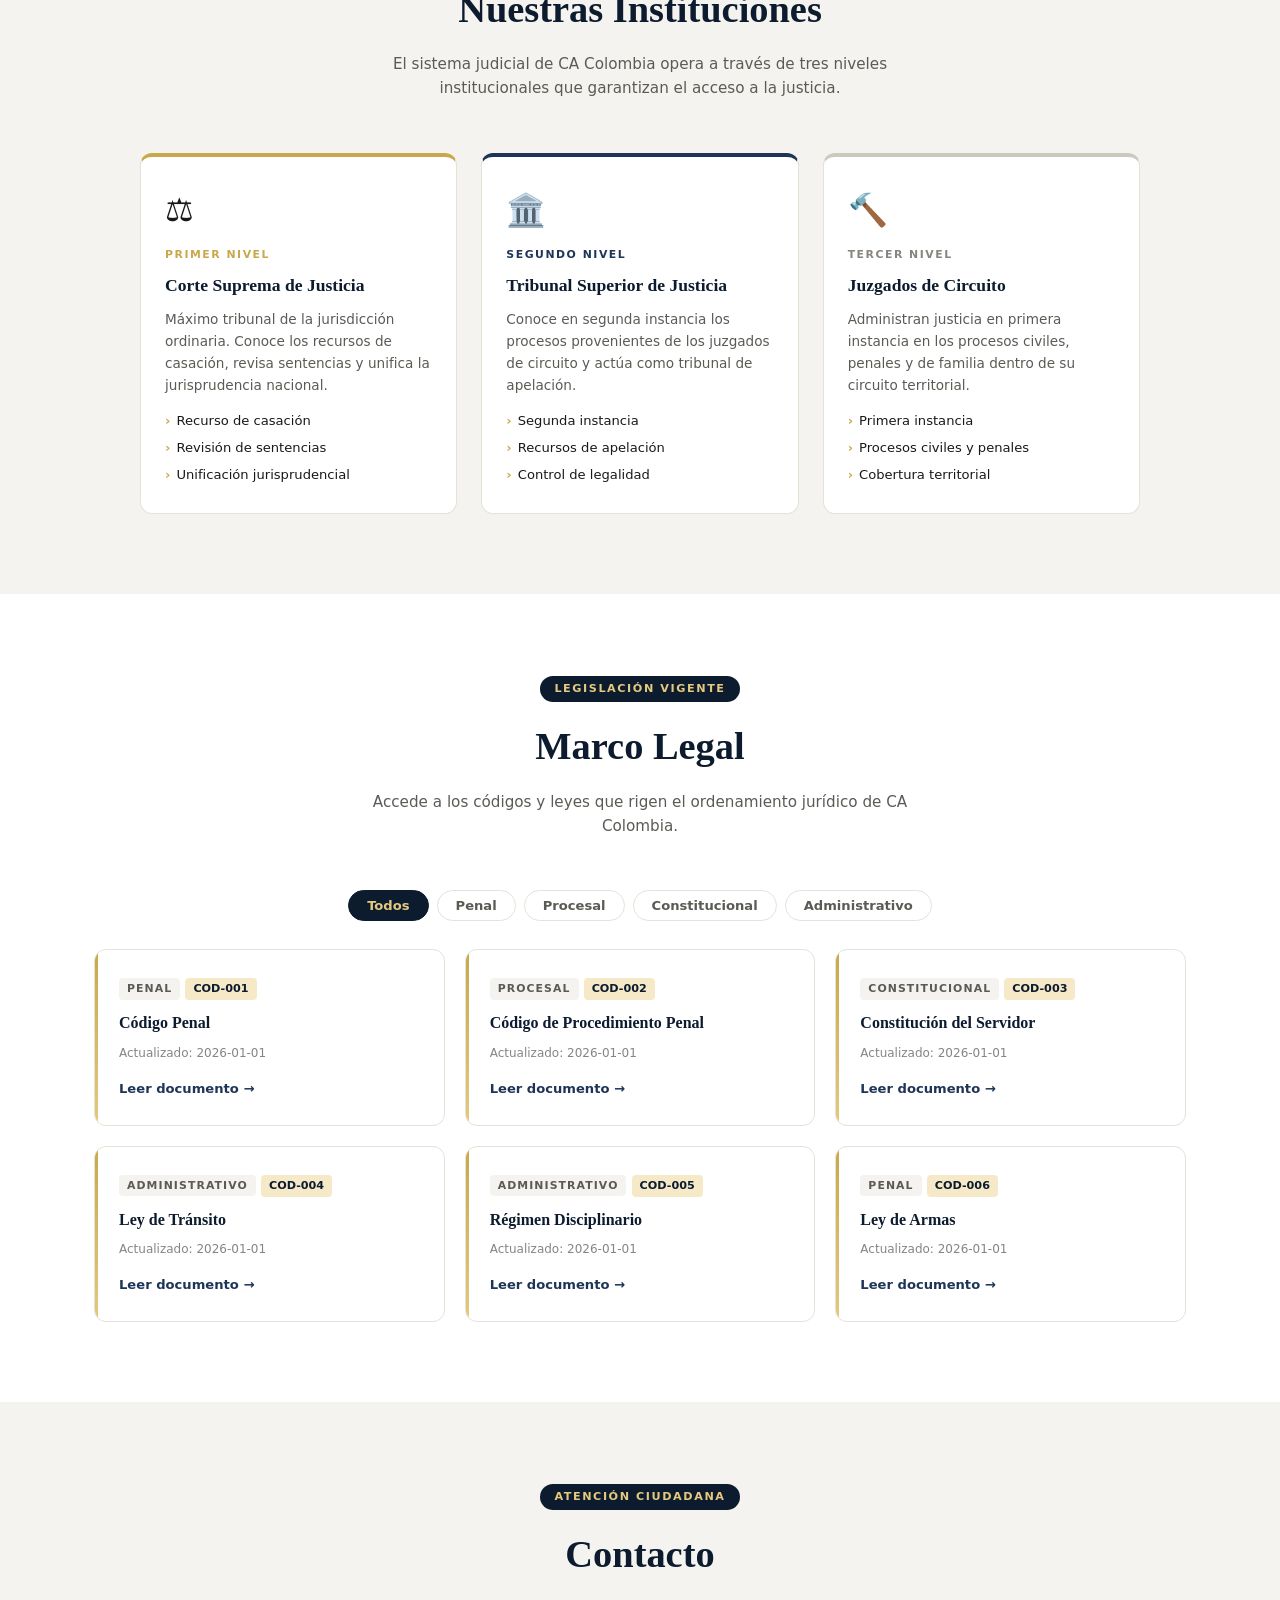
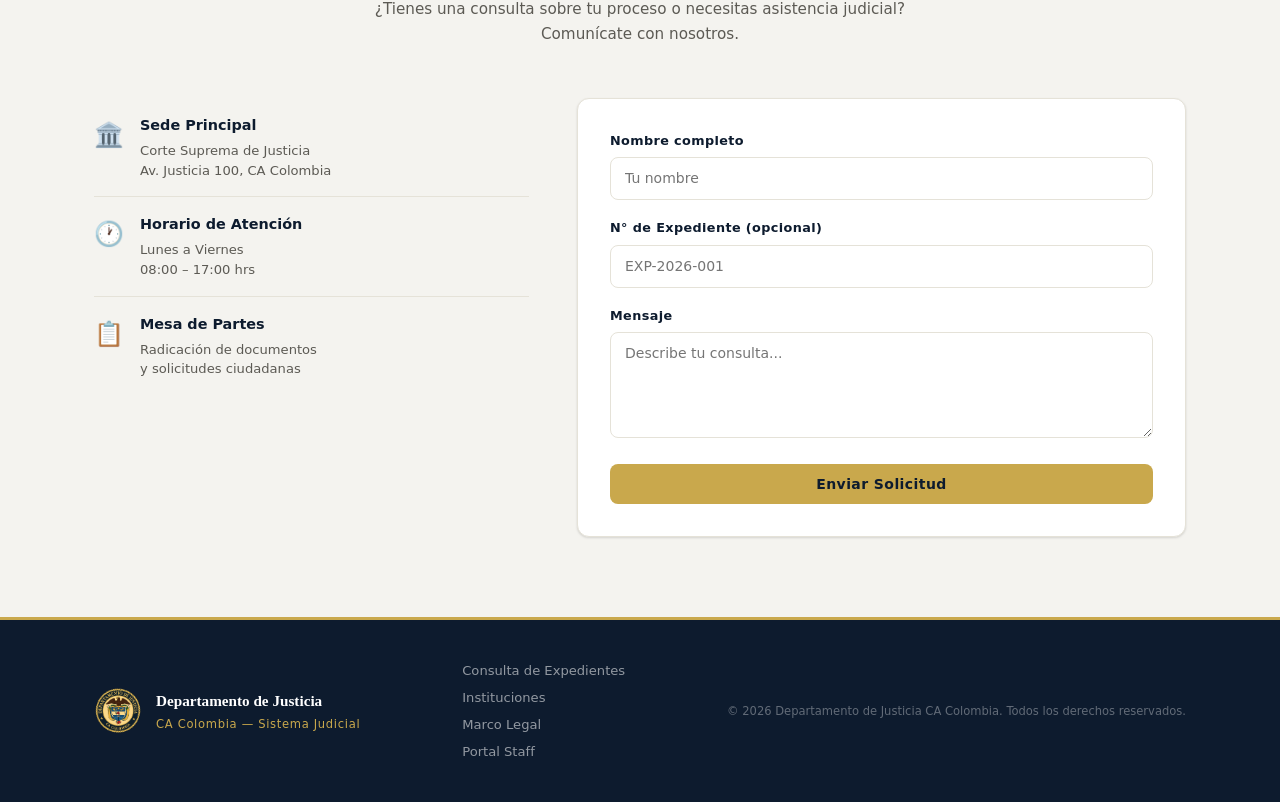
==== commit 4695471d: "aaa" ====
--- a/index.html
+++ b/index.html
@@ -3,420 +3,409 @@
 <head>
   <meta charset="UTF-8" />
   <meta name="viewport" content="width=device-width, initial-scale=1.0" />
-  <title>Departamento de Justicia | CA Colombia</title>
+  <title>Departamento de Justicia — CA Colombia</title>
   <link rel="stylesheet" href="styles.css" />
-  <link href="https://fonts.googleapis.com/css2?family=Playfair+Display:wght@400;700;900&family=Inter:wght@300;400;500;600&display=swap" rel="stylesheet" />
 </head>
 <body>
 
-  <!-- NAVBAR -->
-  <nav class="navbar">
-    <div class="nav-inner">
-      <div class="nav-brand">
-        <img src="logo.png" alt="Logo DDJ" class="nav-logo" />
-        <div class="nav-title">
-          <span class="nav-title-main">Departamento de Justicia</span>
-          <span class="nav-title-sub">CA Colombia</span>
-        </div>
-      </div>
-      <ul class="nav-links">
-        <li><a href="#inicio">Inicio</a></li>
-        <li><a href="#mision">Misión</a></li>
-        <li><a href="#estructura">Estructura</a></li>
-        <li><a href="#leyes">Marco Legal</a></li>
-        <li><a href="#servicios">Servicios</a></li>
-        <li><a href="#contacto">Contacto</a></li>
-      </ul>
-      <button class="hamburger" id="hamburger" aria-label="Menú">
-        <span></span><span></span><span></span>
-      </button>
-    </div>
-  </nav>
-
-  <!-- HERO -->
-  <section class="hero" id="inicio">
-    <div class="hero-overlay"></div>
-    <div class="hero-content">
-      <img src="logo.png" alt="Escudo DDJ CA Colombia" class="hero-logo" />
-      <h1 class="hero-title">Departamento de Justicia</h1>
-      <p class="hero-subtitle">CA Colombia</p>
-      <p class="hero-motto">"Libertad y Orden"</p>
-      <div class="hero-ctas">
-        <a href="#mision" class="btn btn-primary">Conocer más</a>
-        <a href="#servicios" class="btn btn-outline">Servicios</a>
-      </div>
-    </div>
-    <div class="hero-scroll">
-      <span>Desplázate</span>
-      <div class="scroll-arrow"></div>
-    </div>
-  </section>
-
-  <!-- ANUNCIO / BANNER -->
-  <div class="announcement-bar">
-    <div class="announcement-inner">
-      <span class="announcement-icon">&#9888;</span>
-      <span>Toda actividad judicial en CA Colombia se rige bajo el código penal y procesal vigente. Respeta la ley, respeta el orden.</span>
-    </div>
-  </div>
-
-  <!-- MISIÓN Y VISIÓN -->
-  <section class="section" id="mision">
-    <div class="container">
-      <div class="section-header">
-        <span class="section-tag">Sobre nosotros</span>
-        <h2 class="section-title">Misión y Visión</h2>
-        <div class="section-divider"></div>
-      </div>
-      <div class="cards-grid cards-2">
-        <div class="card card-gold">
-          <div class="card-icon">⚖️</div>
-          <h3>Misión</h3>
-          <p>Garantizar el acceso a la justicia, la defensa del orden jurídico y el respeto a los derechos fundamentales de todos los ciudadanos de CA Colombia, a través de instituciones sólidas, transparentes y comprometidas con la legalidad.</p>
-        </div>
-        <div class="card card-dark">
-          <div class="card-icon">🔭</div>
-          <h3>Visión</h3>
-          <p>Ser el referente de excelencia judicial en el servidor, reconocido por su imparcialidad, eficiencia y rigor jurídico, construyendo una sociedad donde la ley sea el pilar fundamental de la convivencia ciudadana.</p>
-        </div>
-      </div>
-    </div>
-  </section>
-
-  <!-- VALORES -->
-  <section class="section section-alt">
-    <div class="container">
-      <div class="section-header">
-        <span class="section-tag">Principios</span>
-        <h2 class="section-title">Valores Institucionales</h2>
-        <div class="section-divider"></div>
-      </div>
-      <div class="values-grid">
-        <div class="value-item">
-          <div class="value-icon">🏛️</div>
-          <h4>Legalidad</h4>
-          <p>Toda actuación se fundamenta en la norma vigente.</p>
-        </div>
-        <div class="value-item">
-          <div class="value-icon">🤝</div>
-          <h4>Imparcialidad</h4>
-          <p>Justicia ciega ante condición social o poder.</p>
-        </div>
-        <div class="value-item">
-          <div class="value-icon">🔍</div>
-          <h4>Transparencia</h4>
-          <p>Procesos abiertos al escrutinio ciudadano.</p>
-        </div>
-        <div class="value-item">
-          <div class="value-icon">🛡️</div>
-          <h4>Integridad</h4>
-          <p>Cero tolerancia a la corrupción y al abuso.</p>
-        </div>
-        <div class="value-item">
-          <div class="value-icon">⚡</div>
-          <h4>Eficiencia</h4>
-          <p>Procesos ágiles y resultados oportunos.</p>
-        </div>
-        <div class="value-item">
-          <div class="value-icon">🌐</div>
-          <h4>Accesibilidad</h4>
-          <p>Justicia para todos sin distinción.</p>
-        </div>
-      </div>
-    </div>
-  </section>
-
-  <!-- ESTRUCTURA -->
-  <section class="section" id="estructura">
-    <div class="container">
-      <div class="section-header">
-        <span class="section-tag">Organización</span>
-        <h2 class="section-title">Estructura Institucional</h2>
-        <div class="section-divider"></div>
-      </div>
-      <div class="org-chart">
-        <div class="org-top">
-          <div class="org-card org-card-top">
-            <div class="org-icon">👑</div>
-            <h4>Ministro de Justicia</h4>
-            <p>Máxima autoridad del departamento. Dirige y representa al DDJ ante el Estado.</p>
+<!-- ── Navbar ── -->
+<nav class="navbar">
+  <div class="nav-inner">
+    <a href="#inicio" class="nav-brand">
+      <img src="logo.png" alt="Sello DDJ" class="nav-logo" />
+      <div class="nav-brand-text">
+        <span class="nav-brand-main">Departamento de Justicia</span>
+        <span class="nav-brand-sub">CA Colombia</span>
+      </div>
+    </a>
+    <ul class="nav-links">
+      <li><a href="#inicio">Inicio</a></li>
+      <li><a href="#expedientes">Expedientes</a></li>
+      <li><a href="#instituciones">Instituciones</a></li>
+      <li><a href="#marco-legal">Marco Legal</a></li>
+      <li><a href="#contacto">Contacto</a></li>
+      <li><a href="staff.html" class="btn-staff">Acceso Staff →</a></li>
+    </ul>
+    <button class="hamburger" id="hamburger" aria-label="Menú">
+      <span></span><span></span><span></span>
+    </button>
+  </div>
+</nav>
+
+<!-- ── Hero ── -->
+<section class="hero" id="inicio">
+  <div class="hero-overlay"></div>
+  <div class="hero-content">
+    <img src="logo.png" alt="Sello oficial" class="hero-seal" />
+    <div class="hero-tag">República de CA Colombia</div>
+    <h1 class="hero-title">Departamento de Justicia</h1>
+    <p class="hero-subtitle">Accede a expedientes judiciales, consulta el marco legal vigente y conoce las instituciones que garantizan la justicia en CA Colombia.</p>
+    <div class="hero-actions">
+      <a href="#expedientes" class="btn-primary">Consultar Expediente</a>
+      <a href="#marco-legal" class="btn-outline">Marco Legal</a>
+    </div>
+  </div>
+</section>
+
+<!-- ── Stats ── -->
+<section class="stats-bar">
+  <div class="stats-inner">
+    <div class="stat-item">
+      <span class="stat-number" data-target="3">0</span>
+      <span class="stat-label">Tribunales Activos</span>
+    </div>
+    <div class="stat-item">
+      <span class="stat-number" id="statExp">—</span>
+      <span class="stat-label">Expedientes</span>
+    </div>
+    <div class="stat-item">
+      <span class="stat-number" id="statDoc">—</span>
+      <span class="stat-label">Documentos Legales</span>
+    </div>
+    <div class="stat-item">
+      <span class="stat-number" id="statPersonal">—</span>
+      <span class="stat-label">Funcionarios</span>
+    </div>
+  </div>
+</section>
+
+<!-- ── Consulta de Expedientes ── -->
+<section class="section" id="expedientes">
+  <div class="container">
+    <div class="section-header">
+      <span class="section-tag">Transparencia Judicial</span>
+      <h2 class="section-title">Consulta de Expedientes</h2>
+      <p class="section-desc">Ingresa el número de expediente para conocer el estado, partes involucradas y actuaciones del proceso.</p>
+    </div>
+
+    <div class="search-box">
+      <div class="search-row">
+        <input type="text" id="searchInput" class="search-input" placeholder="Ej: EXP-2026-001" />
+        <button class="btn-primary" onclick="buscarExpediente()">Buscar</button>
+      </div>
+      <p class="search-hint">Formato: EXP-AAAA-NNN</p>
+    </div>
+
+    <div id="resultArea"></div>
+  </div>
+</section>
+
+<!-- ── Instituciones ── -->
+<section class="section section-alt" id="instituciones">
+  <div class="container">
+    <div class="section-header">
+      <span class="section-tag">Estructura Judicial</span>
+      <h2 class="section-title">Nuestras Instituciones</h2>
+      <p class="section-desc">El sistema judicial de CA Colombia opera a través de tres niveles institucionales que garantizan el acceso a la justicia.</p>
+    </div>
+
+    <div class="org-grid">
+      <div class="org-card org-card--supreme">
+        <div class="org-icon">⚖️</div>
+        <div class="org-level">Primer Nivel</div>
+        <h3 class="org-name">Corte Suprema de Justicia</h3>
+        <p class="org-desc">Máximo tribunal de la jurisdicción ordinaria. Conoce los recursos de casación, revisa sentencias y unifica la jurisprudencia nacional.</p>
+        <ul class="org-functions">
+          <li>Recurso de casación</li>
+          <li>Revisión de sentencias</li>
+          <li>Unificación jurisprudencial</li>
+        </ul>
+      </div>
+
+      <div class="org-card org-card--superior">
+        <div class="org-icon">🏛️</div>
+        <div class="org-level">Segundo Nivel</div>
+        <h3 class="org-name">Tribunal Superior de Justicia</h3>
+        <p class="org-desc">Conoce en segunda instancia los procesos provenientes de los juzgados de circuito y actúa como tribunal de apelación.</p>
+        <ul class="org-functions">
+          <li>Segunda instancia</li>
+          <li>Recursos de apelación</li>
+          <li>Control de legalidad</li>
+        </ul>
+      </div>
+
+      <div class="org-card org-card--circuit">
+        <div class="org-icon">🔨</div>
+        <div class="org-level">Tercer Nivel</div>
+        <h3 class="org-name">Juzgados de Circuito</h3>
+        <p class="org-desc">Administran justicia en primera instancia en los procesos civiles, penales y de familia dentro de su circuito territorial.</p>
+        <ul class="org-functions">
+          <li>Primera instancia</li>
+          <li>Procesos civiles y penales</li>
+          <li>Cobertura territorial</li>
+        </ul>
+      </div>
+    </div>
+  </div>
+</section>
+
+<!-- ── Marco Legal ── -->
+<section class="section" id="marco-legal">
+  <div class="container">
+    <div class="section-header">
+      <span class="section-tag">Legislación Vigente</span>
+      <h2 class="section-title">Marco Legal</h2>
+      <p class="section-desc">Accede a los códigos y leyes que rigen el ordenamiento jurídico de CA Colombia.</p>
+    </div>
+
+    <div class="law-filter">
+      <button class="filter-btn active" onclick="filterDocs('todos', this)">Todos</button>
+      <button class="filter-btn" onclick="filterDocs('Penal', this)">Penal</button>
+      <button class="filter-btn" onclick="filterDocs('Procesal', this)">Procesal</button>
+      <button class="filter-btn" onclick="filterDocs('Constitucional', this)">Constitucional</button>
+      <button class="filter-btn" onclick="filterDocs('Administrativo', this)">Administrativo</button>
+    </div>
+
+    <div class="law-grid" id="lawGrid"></div>
+  </div>
+</section>
+
+<!-- ── Contacto ── -->
+<section class="section section-alt" id="contacto">
+  <div class="container">
+    <div class="section-header">
+      <span class="section-tag">Atención Ciudadana</span>
+      <h2 class="section-title">Contacto</h2>
+      <p class="section-desc">¿Tienes una consulta sobre tu proceso o necesitas asistencia judicial? Comunícate con nosotros.</p>
+    </div>
+
+    <div class="contact-layout">
+      <div class="contact-info">
+        <div class="contact-item">
+          <div class="contact-icon">🏛️</div>
+          <div>
+            <strong>Sede Principal</strong>
+            <p>Corte Suprema de Justicia<br>Av. Justicia 100, CA Colombia</p>
           </div>
         </div>
-        <div class="org-connector"></div>
-        <div class="org-mid">
-          <div class="org-card">
-            <div class="org-icon">⚖️</div>
-            <h4>Fiscal General</h4>
-            <p>Lidera el órgano de acusación y persecución penal en Colombia.</p>
+        <div class="contact-item">
+          <div class="contact-icon">🕐</div>
+          <div>
+            <strong>Horario de Atención</strong>
+            <p>Lunes a Viernes<br>08:00 – 17:00 hrs</p>
           </div>
-          <div class="org-card">
-            <div class="org-icon">🏛️</div>
-            <h4>Corte Suprema</h4>
-            <p>Máximo tribunal de justicia. Conoce de los casos de mayor relevancia.</p>
+        </div>
+        <div class="contact-item">
+          <div class="contact-icon">📋</div>
+          <div>
+            <strong>Mesa de Partes</strong>
+            <p>Radicación de documentos<br>y solicitudes ciudadanas</p>
           </div>
-          <div class="org-card">
-            <div class="org-icon">📋</div>
-            <h4>Defensoría Pública</h4>
-            <p>Garantiza el derecho a la defensa de todo ciudadano.</p>
-          </div>
-        </div>
-        <div class="org-connector"></div>
-        <div class="org-bottom">
-          <div class="org-card org-card-sm">
-            <div class="org-icon">🔎</div>
-            <h4>Juzgados Penales</h4>
-          </div>
-          <div class="org-card org-card-sm">
-            <div class="org-icon">📜</div>
-            <h4>Juzgados Civiles</h4>
-          </div>
-          <div class="org-card org-card-sm">
-            <div class="org-icon">🗂️</div>
-            <h4>Registro Civil</h4>
-          </div>
-          <div class="org-card org-card-sm">
-            <div class="org-icon">🔐</div>
-            <h4>INPEC</h4>
-          </div>
-        </div>
-      </div>
-    </div>
-  </section>
-
-  <!-- MARCO LEGAL -->
-  <section class="section section-alt" id="leyes">
-    <div class="container">
-      <div class="section-header">
-        <span class="section-tag">Normativa</span>
-        <h2 class="section-title">Marco Legal</h2>
-        <div class="section-divider"></div>
-      </div>
-      <div class="cards-grid cards-3">
-        <div class="law-card">
-          <div class="law-number">Código 001</div>
-          <h4>Código Penal</h4>
-          <p>Define los delitos y las sanciones aplicables a conductas punibles dentro del territorio de CA Colombia.</p>
-          <a href="#" class="law-link">Ver documento →</a>
-        </div>
-        <div class="law-card">
-          <div class="law-number">Código 002</div>
-          <h4>Código de Procedimiento Penal</h4>
-          <p>Regula el proceso judicial desde la investigación hasta la sentencia definitiva.</p>
-          <a href="#" class="law-link">Ver documento →</a>
-        </div>
-        <div class="law-card">
-          <div class="law-number">Código 003</div>
-          <h4>Constitución del Servidor</h4>
-          <p>Norma suprema que rige las instituciones y garantiza los derechos de los ciudadanos.</p>
-          <a href="#" class="law-link">Ver documento →</a>
-        </div>
-        <div class="law-card">
-          <div class="law-number">Código 004</div>
-          <h4>Ley de Tránsito</h4>
-          <p>Reglamenta la conducción vehicular, infracciones y sanciones en vía pública.</p>
-          <a href="#" class="law-link">Ver documento →</a>
-        </div>
-        <div class="law-card">
-          <div class="law-number">Código 005</div>
-          <h4>Régimen Disciplinario</h4>
-          <p>Normas de conducta para funcionarios públicos y sanciones por incumplimiento.</p>
-          <a href="#" class="law-link">Ver documento →</a>
-        </div>
-        <div class="law-card">
-          <div class="law-number">Código 006</div>
-          <h4>Ley de Armas</h4>
-          <p>Regula la portación, uso y licencias de armas de fuego en el territorio.</p>
-          <a href="#" class="law-link">Ver documento →</a>
-        </div>
-      </div>
-    </div>
-  </section>
-
-  <!-- SERVICIOS -->
-  <section class="section" id="servicios">
-    <div class="container">
-      <div class="section-header">
-        <span class="section-tag">Atención ciudadana</span>
-        <h2 class="section-title">Nuestros Servicios</h2>
-        <div class="section-divider"></div>
-      </div>
-      <div class="services-grid">
-        <div class="service-item">
-          <div class="service-num">01</div>
-          <div class="service-body">
-            <h4>Radicación de Denuncias</h4>
-            <p>Presenta tu denuncia ante la Fiscalía General. Proceso confidencial y seguro.</p>
-          </div>
-        </div>
-        <div class="service-item">
-          <div class="service-num">02</div>
-          <div class="service-body">
-            <h4>Solicitud de Defensor Público</h4>
-            <p>Todo ciudadano tiene derecho a un abogado defensor designado por el Estado.</p>
-          </div>
-        </div>
-        <div class="service-item">
-          <div class="service-num">03</div>
-          <div class="service-body">
-            <h4>Consulta de Expedientes</h4>
-            <p>Accede al estado de tu proceso judicial de forma transparente.</p>
-          </div>
-        </div>
-        <div class="service-item">
-          <div class="service-num">04</div>
-          <div class="service-body">
-            <h4>Licencias y Permisos</h4>
-            <p>Solicita licencias de porte de armas, licencias de conducción y más.</p>
-          </div>
-        </div>
-        <div class="service-item">
-          <div class="service-num">05</div>
-          <div class="service-body">
-            <h4>Registro Civil</h4>
-            <p>Trámites de cédula, nacimientos, matrimonios y defunciones.</p>
-          </div>
-        </div>
-        <div class="service-item">
-          <div class="service-num">06</div>
-          <div class="service-body">
-            <h4>Apelaciones y Recursos</h4>
-            <p>Impugna decisiones judiciales ante las instancias correspondientes.</p>
-          </div>
-        </div>
-      </div>
-    </div>
-  </section>
-
-  <!-- STATS -->
-  <section class="stats-section">
-    <div class="container">
-      <div class="stats-grid">
-        <div class="stat-item">
-          <span class="stat-number" data-target="247">0</span>
-          <span class="stat-label">Casos resueltos</span>
-        </div>
-        <div class="stat-item">
-          <span class="stat-number" data-target="38">0</span>
-          <span class="stat-label">Funcionarios activos</span>
-        </div>
-        <div class="stat-item">
-          <span class="stat-number" data-target="6">0</span>
-          <span class="stat-label">Juzgados</span>
-        </div>
-        <div class="stat-item">
-          <span class="stat-number" data-target="100">0</span>
-          <span class="stat-label">% Compromiso</span>
-        </div>
-      </div>
-    </div>
-  </section>
-
-  <!-- CONTACTO -->
-  <section class="section" id="contacto">
-    <div class="container">
-      <div class="section-header">
-        <span class="section-tag">Comunicación</span>
-        <h2 class="section-title">Contáctenos</h2>
-        <div class="section-divider"></div>
-      </div>
-      <div class="contact-grid">
-        <div class="contact-info">
-          <h3>Canales Oficiales</h3>
-          <div class="contact-item">
-            <span class="contact-icon">🎮</span>
-            <div>
-              <strong>Servidor de Discord</strong>
-              <p>Canal oficial de CA Colombia</p>
-            </div>
-          </div>
-          <div class="contact-item">
-            <span class="contact-icon">📋</span>
-            <div>
-              <strong>Formularios en línea</strong>
-              <p>Disponibles en el servidor de roleplay</p>
-            </div>
-          </div>
-          <div class="contact-item">
-            <span class="contact-icon">🏛️</span>
-            <div>
-              <strong>Sede Principal</strong>
-              <p>Palacio de Justicia, Bogotá — CA Colombia</p>
-            </div>
-          </div>
-          <div class="contact-item">
-            <span class="contact-icon">⏰</span>
-            <div>
-              <strong>Horario de Atención</strong>
-              <p>Según horario del servidor activo</p>
-            </div>
-          </div>
-        </div>
-        <form class="contact-form" id="contactForm">
-          <h3>Enviar Mensaje</h3>
-          <div class="form-group">
-            <label for="nombre">Nombre del ciudadano</label>
-            <input type="text" id="nombre" placeholder="Tu nombre en el RP" required />
-          </div>
-          <div class="form-group">
-            <label for="asunto">Asunto</label>
-            <select id="asunto" required>
-              <option value="">Selecciona un asunto</option>
-              <option>Radicación de denuncia</option>
-              <option>Consulta de expediente</option>
-              <option>Solicitud de defensor</option>
-              <option>Licencias y permisos</option>
-              <option>Otro</option>
-            </select>
-          </div>
-          <div class="form-group">
-            <label for="mensaje">Mensaje</label>
-            <textarea id="mensaje" rows="5" placeholder="Describe tu solicitud..." required></textarea>
-          </div>
-          <button type="submit" class="btn btn-primary btn-full">Enviar solicitud</button>
-        </form>
-      </div>
-    </div>
-  </section>
-
-  <!-- FOOTER -->
-  <footer class="footer">
-    <div class="container">
-      <div class="footer-grid">
-        <div class="footer-brand">
-          <img src="logo.png" alt="DDJ CA Colombia" class="footer-logo" />
-          <p>Departamento de Justicia<br /><strong>CA Colombia</strong></p>
-          <p class="footer-motto">"Libertad y Orden"</p>
-        </div>
-        <div class="footer-links">
-          <h5>Institución</h5>
-          <ul>
-            <li><a href="#mision">Misión y Visión</a></li>
-            <li><a href="#estructura">Estructura</a></li>
-            <li><a href="#leyes">Marco Legal</a></li>
-          </ul>
-        </div>
-        <div class="footer-links">
-          <h5>Ciudadanos</h5>
-          <ul>
-            <li><a href="#servicios">Servicios</a></li>
-            <li><a href="#contacto">Contacto</a></li>
-          </ul>
-        </div>
-        <div class="footer-links">
-          <h5>Legal</h5>
-          <ul>
-            <li><a href="#">Términos del servidor</a></li>
-            <li><a href="#">Política de RP</a></li>
-          </ul>
-        </div>
-      </div>
-      <div class="footer-bottom">
-        <p>&copy; 2026 Departamento de Justicia — CA Colombia. Todos los derechos reservados.</p>
-        <p class="footer-rp-note">Sitio de roleplay — contenido de ficción para entretenimiento.</p>
-      </div>
-    </div>
-  </footer>
-
-  <script src="script.js"></script>
+        </div>
+      </div>
+
+      <form class="contact-form" id="contactForm">
+        <div class="form-group">
+          <label for="cNombre">Nombre completo</label>
+          <input type="text" id="cNombre" placeholder="Tu nombre" required />
+        </div>
+        <div class="form-group">
+          <label for="cExpediente">N° de Expediente (opcional)</label>
+          <input type="text" id="cExpediente" placeholder="EXP-2026-001" />
+        </div>
+        <div class="form-group">
+          <label for="cMensaje">Mensaje</label>
+          <textarea id="cMensaje" rows="4" placeholder="Describe tu consulta..." required></textarea>
+        </div>
+        <button type="submit" class="btn-primary" style="width:100%">Enviar Solicitud</button>
+      </form>
+    </div>
+  </div>
+</section>
+
+<!-- ── Footer ── -->
+<footer class="footer">
+  <div class="footer-inner">
+    <div class="footer-brand">
+      <img src="logo.png" alt="Sello DDJ" class="footer-logo" />
+      <div>
+        <div class="footer-title">Departamento de Justicia</div>
+        <div class="footer-sub">CA Colombia — Sistema Judicial</div>
+      </div>
+    </div>
+    <div class="footer-links">
+      <a href="#expedientes">Consulta de Expedientes</a>
+      <a href="#instituciones">Instituciones</a>
+      <a href="#marco-legal">Marco Legal</a>
+      <a href="staff.html">Portal Staff</a>
+    </div>
+    <div class="footer-copy">© 2026 Departamento de Justicia CA Colombia. Todos los derechos reservados.</div>
+  </div>
+</footer>
+
+<!-- ── Modal Documento Legal ── -->
+<div class="modal-overlay" id="docModal" onclick="closeDocModal(event)">
+  <div class="modal-box">
+    <button class="modal-close" onclick="document.getElementById('docModal').classList.remove('open')">✕</button>
+    <div class="modal-tag" id="mdocTag"></div>
+    <h3 class="modal-title" id="mdocTitle"></h3>
+    <p class="modal-meta" id="mdocMeta"></p>
+    <pre class="modal-content" id="mdocContent"></pre>
+  </div>
+</div>
+
+<script src="app.js"></script>
+<script>
+// ── Hamburger ──
+document.getElementById('hamburger').addEventListener('click', () => {
+  document.querySelector('.nav-links').classList.toggle('open');
+});
+document.querySelectorAll('.nav-links a').forEach(a =>
+  a.addEventListener('click', () => document.querySelector('.nav-links').classList.remove('open'))
+);
+
+// ── Navbar scroll ──
+window.addEventListener('scroll', () => {
+  document.querySelector('.navbar').style.boxShadow =
+    window.scrollY > 10 ? '0 2px 20px rgba(0,0,0,.4)' : 'none';
+});
+
+// ── Active nav link ──
+const sections = document.querySelectorAll('section[id]');
+window.addEventListener('scroll', () => {
+  let current = '';
+  sections.forEach(s => { if (window.scrollY >= s.offsetTop - 100) current = s.id; });
+  document.querySelectorAll('.nav-links a[href^="#"]').forEach(a => {
+    a.style.color = a.getAttribute('href') === '#' + current ? 'var(--gold-light)' : '';
+  });
+}, { passive: true });
+
+// ── Scroll reveal ──
+const revealObs = new IntersectionObserver((entries) => {
+  entries.forEach(e => { if (e.isIntersecting) { e.target.classList.add('visible'); revealObs.unobserve(e.target); } });
+}, { threshold: 0.1 });
+document.querySelectorAll('.org-card, .stat-item, .contact-item').forEach(el => {
+  el.classList.add('fade-up');
+  revealObs.observe(el);
+});
+
+// ── Counter animation ──
+const counterObs = new IntersectionObserver((entries) => {
+  entries.forEach(e => {
+    if (!e.isIntersecting) return;
+    const el = e.target;
+    const target = +el.dataset.target;
+    if (!target) return;
+    let cur = 0;
+    const step = target / (1200 / 16);
+    const t = setInterval(() => {
+      cur = Math.min(cur + step, target);
+      el.textContent = Math.floor(cur);
+      if (cur >= target) clearInterval(t);
+    }, 16);
+    counterObs.unobserve(el);
+  });
+}, { threshold: 0.5 });
+document.querySelectorAll('.stat-number[data-target]').forEach(c => counterObs.observe(c));
+
+// ── Stats from localStorage ──
+function loadStats() {
+  const db = getDB();
+  document.getElementById('statExp').textContent = db.expedientes.length;
+  document.getElementById('statDoc').textContent = db.documentos.length;
+  document.getElementById('statPersonal').textContent = db.personal.length;
+}
+
+// ── Marco Legal ──
+let allDocs = [];
+function renderDocs(docs) {
+  const grid = document.getElementById('lawGrid');
+  if (!docs.length) {
+    grid.innerHTML = '<p style="color:var(--text-muted);text-align:center;grid-column:1/-1;padding:2rem">No hay documentos en esta categoría.</p>';
+    return;
+  }
+  grid.innerHTML = docs.map(d => `
+    <div class="law-card fade-up" onclick="openDoc('${d.id}')">
+      <div class="law-card-cat">${d.categoria}</div>
+      <div class="law-card-code">${d.codigo}</div>
+      <h3 class="law-card-title">${d.titulo}</h3>
+      <p class="law-card-meta">Actualizado: ${d.fechaActualizacion}</p>
+      <span class="law-card-link">Leer documento →</span>
+    </div>
+  `).join('');
+  grid.querySelectorAll('.law-card').forEach(el => revealObs.observe(el));
+}
+
+function filterDocs(cat, btn) {
+  document.querySelectorAll('.filter-btn').forEach(b => b.classList.remove('active'));
+  btn.classList.add('active');
+  renderDocs(cat === 'todos' ? allDocs : allDocs.filter(d => d.categoria === cat));
+}
+
+function openDoc(id) {
+  const doc = allDocs.find(d => d.id === id);
+  if (!doc) return;
+  document.getElementById('mdocTag').textContent = doc.categoria;
+  document.getElementById('mdocTitle').textContent = doc.titulo;
+  document.getElementById('mdocMeta').textContent = 'Código: ' + doc.codigo + ' · Actualizado: ' + doc.fechaActualizacion + ' por ' + doc.actualizadoPor;
+  document.getElementById('mdocContent').textContent = doc.contenido;
+  document.getElementById('docModal').classList.add('open');
+}
+
+function closeDocModal(e) {
+  if (e.target.id === 'docModal') document.getElementById('docModal').classList.remove('open');
+}
+
+// ── Búsqueda de Expedientes ──
+function buscarExpediente() {
+  const query = document.getElementById('searchInput').value.trim().toUpperCase();
+  const area = document.getElementById('resultArea');
+  if (!query) {
+    area.innerHTML = '<p class="search-error">Por favor ingresa un número de expediente.</p>';
+    return;
+  }
+
+  const db = getDB();
+  const exp = db.expedientes.find(e => e.id.toUpperCase() === query);
+
+  if (!exp) {
+    area.innerHTML = '<div class="result-empty"><div class="result-empty-icon">🔍</div><h3>Expediente no encontrado</h3><p>No existe un expediente con el número <strong>' + query + '</strong>. Verifica el número e intenta nuevamente.</p></div>';
+    return;
+  }
+
+  const badge = badgeClass(exp.estado);
+  const actuaciones = (exp.actuaciones || []).map(a =>
+    '<div class="timeline-item"><div class="timeline-dot"></div><div class="timeline-body"><div class="timeline-date">' + a.fecha + '</div><div class="timeline-desc">' + a.descripcion + '</div><div class="timeline-func">Por: ' + a.funcionario + '</div></div></div>'
+  ).join('');
+
+  area.innerHTML = '<div class="result-card">' +
+    '<div class="result-header">' +
+      '<div><div class="result-id">' + exp.id + '</div><h3 class="result-title">' + exp.titulo + '</h3></div>' +
+      '<span class="badge ' + badge + '">' + exp.estado + '</span>' +
+    '</div>' +
+    '<div class="result-meta-grid">' +
+      '<div class="result-meta-item"><span class="rmi-label">Tipo</span><span class="rmi-val">' + exp.tipo + '</span></div>' +
+      '<div class="result-meta-item"><span class="rmi-label">Tribunal</span><span class="rmi-val">' + exp.tribunal + '</span></div>' +
+      '<div class="result-meta-item"><span class="rmi-label">Apertura</span><span class="rmi-val">' + exp.fechaApertura + '</span></div>' +
+      '<div class="result-meta-item"><span class="rmi-label">' + exp.rol1 + '</span><span class="rmi-val">' + exp.partes.parte1 + '</span></div>' +
+      '<div class="result-meta-item"><span class="rmi-label">' + exp.rol2 + '</span><span class="rmi-val">' + exp.partes.parte2 + '</span></div>' +
+    '</div>' +
+    '<div class="result-desc">' + exp.descripcion + '</div>' +
+    '<div class="result-timeline-title">Actuaciones del Proceso</div>' +
+    '<div class="result-timeline">' + (actuaciones || '<p style="color:var(--text-muted)">Sin actuaciones registradas.</p>') + '</div>' +
+  '</div>';
+}
+
+document.getElementById('searchInput').addEventListener('keydown', e => {
+  if (e.key === 'Enter') buscarExpediente();
+});
+
+// ── Contact form ──
+document.getElementById('contactForm').addEventListener('submit', e => {
+  e.preventDefault();
+  const btn = e.target.querySelector('button[type="submit"]');
+  btn.textContent = 'Enviando...'; btn.disabled = true;
+  setTimeout(() => {
+    btn.textContent = '¡Solicitud enviada!'; btn.style.background = '#2ecc71';
+    setTimeout(() => { btn.textContent = 'Enviar Solicitud'; btn.style.background = ''; btn.disabled = false; e.target.reset(); }, 2500);
+  }, 1000);
+});
+
+// ── Init ──
+loadStats();
+const db = getDB();
+allDocs = db.documentos;
+renderDocs(allDocs);
+</script>
 </body>
 </html>
--- a/styles.css
+++ b/styles.css
@@ -1,723 +1,599 @@
-/* ========================================
-   DDJ CA Colombia — Estilos principales
-   ======================================== */
+/* ================================================
+   DDJ CA Colombia — Estilos compartidos v2
+   ================================================ */
 
 :root {
   --navy: #0d1b2e;
-  --navy-light: #152540;
+  --navy-2: #152540;
+  --navy-3: #1e3558;
   --gold: #c9a84c;
   --gold-light: #e4c97e;
   --gold-pale: #f5e9c8;
   --white: #ffffff;
-  --gray-100: #f8f7f4;
-  --gray-200: #ece9e0;
-  --gray-400: #9e9a8e;
-  --gray-600: #5a5750;
-  --text: #1a1a1a;
+  --gray-50: #fafaf8;
+  --gray-100: #f4f3ef;
+  --gray-200: #e5e2d8;
+  --gray-300: #ccc9be;
+  --gray-500: #888480;
+  --gray-600: #5c5a54;
+  --gray-800: #2a2826;
+  --text: #1a1918;
+  --text-muted: #5c5a54;
+  --success: #166534;
+  --success-bg: #dcfce7;
+  --warning: #92400e;
+  --warning-bg: #fef3c7;
+  --danger: #991b1b;
+  --danger-bg: #fee2e2;
+  --info: #1e3a8a;
+  --info-bg: #dbeafe;
+
   --font-serif: 'Playfair Display', Georgia, serif;
   --font-sans: 'Inter', system-ui, sans-serif;
-  --shadow: 0 4px 24px rgba(0,0,0,.12);
-  --shadow-lg: 0 12px 48px rgba(0,0,0,.18);
+  --sh: 0 1px 3px rgba(0,0,0,.08), 0 1px 2px rgba(0,0,0,.06);
+  --sh-md: 0 4px 12px rgba(0,0,0,.10);
+  --sh-lg: 0 8px 30px rgba(0,0,0,.14);
   --radius: 8px;
-  --radius-lg: 16px;
-  --transition: .3s ease;
+  --radius-lg: 12px;
+  --tr: .22s ease;
 }
 
 *, *::before, *::after { box-sizing: border-box; margin: 0; padding: 0; }
-
-html { scroll-behavior: smooth; }
-
-body {
-  font-family: var(--font-sans);
-  color: var(--text);
-  background: var(--white);
-  line-height: 1.6;
-  overflow-x: hidden;
-}
-
+html { scroll-behavior: smooth; font-size: 16px; }
+body { font-family: var(--font-sans); color: var(--text); background: var(--white); line-height: 1.6; overflow-x: hidden; }
 a { text-decoration: none; color: inherit; }
-
 img { max-width: 100%; display: block; }
+textarea, input, select, button { font-family: var(--font-sans); }
 
 /* ── CONTAINER ── */
-.container {
-  max-width: 1160px;
-  margin: 0 auto;
-  padding: 0 24px;
-}
-
-/* ── NAVBAR ── */
-.navbar {
-  position: fixed;
-  top: 0; left: 0; right: 0;
-  z-index: 1000;
-  background: rgba(13, 27, 46, .96);
-  backdrop-filter: blur(12px);
-  border-bottom: 1px solid rgba(201, 168, 76, .25);
-}
-
-.nav-inner {
-  max-width: 1160px;
-  margin: 0 auto;
-  padding: 0 24px;
-  height: 68px;
-  display: flex;
-  align-items: center;
-  justify-content: space-between;
-}
-
-.nav-brand {
-  display: flex;
-  align-items: center;
-  gap: 14px;
-}
-
-.nav-logo {
-  height: 46px;
-  width: 46px;
-  object-fit: contain;
-  border-radius: 50%;
-}
-
-.nav-title { display: flex; flex-direction: column; }
-.nav-title-main { font-family: var(--font-serif); color: var(--gold-light); font-size: .95rem; font-weight: 700; line-height: 1.2; }
-.nav-title-sub { color: var(--gray-400); font-size: .72rem; letter-spacing: .08em; text-transform: uppercase; }
-
-.nav-links {
-  list-style: none;
-  display: flex;
-  gap: 4px;
-}
-
-.nav-links a {
-  color: rgba(255,255,255,.78);
-  font-size: .85rem;
-  font-weight: 500;
-  padding: 6px 14px;
-  border-radius: var(--radius);
-  transition: var(--transition);
-  letter-spacing: .02em;
-}
-
-.nav-links a:hover {
-  color: var(--gold-light);
-  background: rgba(201,168,76,.12);
-}
-
-.hamburger {
-  display: none;
-  flex-direction: column;
-  gap: 5px;
-  background: none;
-  border: none;
-  cursor: pointer;
-  padding: 4px;
-}
-
-.hamburger span {
-  display: block;
-  width: 24px;
-  height: 2px;
-  background: var(--gold-light);
-  border-radius: 2px;
-  transition: var(--transition);
-}
-
-/* ── HERO ── */
-.hero {
-  min-height: 100vh;
-  position: relative;
-  display: flex;
-  align-items: center;
-  justify-content: center;
-  text-align: center;
-  background: linear-gradient(145deg, #0a1628 0%, #0d1b2e 50%, #142035 100%);
-  overflow: hidden;
-}
-
-.hero::before {
-  content: '';
-  position: absolute;
-  inset: 0;
-  background:
-    radial-gradient(ellipse 60% 50% at 50% 50%, rgba(201,168,76,.06) 0%, transparent 70%),
-    url("data:image/svg+xml,%3Csvg width='60' height='60' viewBox='0 0 60 60' xmlns='http://www.w3.org/2000/svg'%3E%3Cg fill='none' fill-rule='evenodd'%3E%3Cg fill='%23c9a84c' fill-opacity='0.03'%3E%3Cpath d='M36 34v-4h-2v4h-4v2h4v4h2v-4h4v-2h-4zm0-30V0h-2v4h-4v2h4v4h2V6h4V4h-4zM6 34v-4H4v4H0v2h4v4h2v-4h4v-2H6zM6 4V0H4v4H0v2h4v4h2V6h4V4H6z'/%3E%3C/g%3E%3C/g%3E%3C/svg%3E");
-}
-
-.hero-overlay {
-  position: absolute;
-  inset: 0;
-  background: linear-gradient(to bottom, rgba(13,27,46,0) 60%, rgba(13,27,46,1) 100%);
-}
-
-.hero-content {
-  position: relative;
-  z-index: 2;
-  max-width: 700px;
-  padding: 0 24px;
-  animation: fadeUp .9s ease both;
-}
-
-.hero-logo {
-  width: 160px;
-  height: 160px;
-  object-fit: contain;
-  margin: 0 auto 32px;
-  filter: drop-shadow(0 8px 32px rgba(201,168,76,.35));
-  animation: floatLogo 6s ease-in-out infinite;
-}
-
-@keyframes floatLogo {
-  0%, 100% { transform: translateY(0); }
-  50% { transform: translateY(-10px); }
-}
-
-.hero-title {
-  font-family: var(--font-serif);
-  font-size: clamp(2.2rem, 5vw, 4rem);
-  color: var(--white);
-  font-weight: 900;
-  line-height: 1.1;
-  letter-spacing: -.01em;
-  margin-bottom: 8px;
-}
-
-.hero-subtitle {
-  font-size: clamp(1rem, 2vw, 1.4rem);
-  color: var(--gold);
-  letter-spacing: .2em;
-  text-transform: uppercase;
-  font-weight: 600;
-  margin-bottom: 12px;
-}
-
-.hero-motto {
-  font-family: var(--font-serif);
-  font-style: italic;
-  color: rgba(255,255,255,.55);
-  font-size: 1.05rem;
-  margin-bottom: 36px;
-}
-
-.hero-ctas { display: flex; gap: 16px; justify-content: center; flex-wrap: wrap; }
-
-.hero-scroll {
-  position: absolute;
-  bottom: 32px;
-  left: 50%;
-  transform: translateX(-50%);
-  z-index: 2;
-  display: flex;
-  flex-direction: column;
-  align-items: center;
-  gap: 8px;
-  color: rgba(255,255,255,.4);
-  font-size: .72rem;
-  letter-spacing: .1em;
-  text-transform: uppercase;
-}
-
-.scroll-arrow {
-  width: 20px;
-  height: 20px;
-  border-right: 2px solid var(--gold);
-  border-bottom: 2px solid var(--gold);
-  transform: rotate(45deg);
-  animation: bounce 2s infinite;
-}
-
-@keyframes bounce {
-  0%, 100% { transform: rotate(45deg) translateY(0); }
-  50% { transform: rotate(45deg) translateY(6px); }
-}
+.container { max-width: 1140px; margin: 0 auto; padding: 0 24px; }
 
 /* ── BUTTONS ── */
 .btn {
-  display: inline-flex;
-  align-items: center;
-  gap: 8px;
-  padding: 13px 30px;
-  border-radius: var(--radius);
-  font-size: .9rem;
-  font-weight: 600;
-  letter-spacing: .04em;
-  transition: var(--transition);
-  cursor: pointer;
-  border: 2px solid transparent;
-}
-
-.btn-primary {
-  background: var(--gold);
-  color: var(--navy);
-}
-.btn-primary:hover {
-  background: var(--gold-light);
-  transform: translateY(-2px);
-  box-shadow: 0 8px 24px rgba(201,168,76,.4);
-}
-
-.btn-outline {
-  border-color: rgba(201,168,76,.5);
-  color: var(--gold-light);
-}
-.btn-outline:hover {
-  border-color: var(--gold);
-  background: rgba(201,168,76,.1);
-}
-
-.btn-full { width: 100%; justify-content: center; }
-
-/* ── ANNOUNCEMENT BAR ── */
-.announcement-bar {
-  background: var(--gold);
-  color: var(--navy);
-  padding: 10px 0;
-}
-
-.announcement-inner {
-  max-width: 1160px;
-  margin: 0 auto;
-  padding: 0 24px;
-  display: flex;
-  align-items: center;
-  gap: 10px;
-  font-size: .85rem;
-  font-weight: 600;
-}
-
-.announcement-icon { font-size: 1rem; }
-
-/* ── SECTIONS ── */
-.section {
-  padding: 96px 0;
-}
-
-.section-alt {
-  background: var(--gray-100);
-}
-
-.section-header {
-  text-align: center;
-  margin-bottom: 60px;
-}
-
+  display: inline-flex; align-items: center; justify-content: center; gap: 8px;
+  padding: 11px 26px; border-radius: var(--radius); font-size: .875rem;
+  font-weight: 600; letter-spacing: .03em; cursor: pointer; border: 2px solid transparent;
+  transition: var(--tr); white-space: nowrap;
+}
+.btn-navy { background: var(--navy); color: var(--white); }
+.btn-navy:hover { background: var(--navy-3); box-shadow: var(--sh-md); }
+.btn-gold { background: var(--gold); color: var(--navy); }
+.btn-gold:hover { background: var(--gold-light); box-shadow: 0 4px 14px rgba(201,168,76,.35); }
+.btn-gold-sm { background: var(--gold); color: var(--navy); padding: 7px 16px; font-size: .8rem; }
+.btn-gold-sm:hover { background: var(--gold-light); }
+.btn-ghost { background: transparent; color: var(--gray-600); border-color: var(--gray-300); }
+.btn-ghost:hover { background: var(--gray-100); color: var(--text); }
+.btn-danger { background: var(--danger); color: var(--white); }
+.btn-danger:hover { background: #7f1d1d; }
+.btn-full { width: 100%; }
+.btn-sm { padding: 6px 14px; font-size: .8rem; font-weight: 600; border-radius: 6px; cursor: pointer; background: var(--navy-2); color: var(--white); border: none; transition: var(--tr); }
+.btn-sm:hover { background: var(--navy-3); }
+
+/* ── BADGES ── */
+.badge { display: inline-flex; align-items: center; padding: 3px 10px; border-radius: 100px; font-size: .75rem; font-weight: 700; letter-spacing: .04em; }
+.badge-blue { background: var(--info-bg); color: var(--info); }
+.badge-yellow { background: var(--warning-bg); color: var(--warning); }
+.badge-orange { background: #ffedd5; color: #9a3412; }
+.badge-green { background: var(--success-bg); color: var(--success); }
+.badge-gray { background: #f3f4f6; color: #374151; }
+
+/* ── SECTION ── */
+.section { padding: 80px 0; }
+.section-alt { background: var(--gray-100); }
+
+.section-header { text-align: center; margin-bottom: 52px; }
 .section-tag {
-  display: inline-block;
-  background: rgba(201,168,76,.15);
-  color: var(--gold);
-  border: 1px solid rgba(201,168,76,.3);
-  font-size: .72rem;
-  font-weight: 700;
-  letter-spacing: .14em;
-  text-transform: uppercase;
-  padding: 4px 14px;
-  border-radius: 100px;
-  margin-bottom: 14px;
-}
-
-.section-title {
-  font-family: var(--font-serif);
-  font-size: clamp(1.8rem, 3vw, 2.8rem);
-  color: var(--navy);
-  font-weight: 700;
-}
-
-.section-divider {
-  width: 60px;
-  height: 3px;
-  background: linear-gradient(90deg, var(--gold), var(--gold-light));
-  margin: 18px auto 0;
-  border-radius: 2px;
-}
-
-/* ── CARDS ── */
-.cards-grid { display: grid; gap: 28px; }
-.cards-2 { grid-template-columns: repeat(auto-fit, minmax(280px, 1fr)); }
-.cards-3 { grid-template-columns: repeat(auto-fit, minmax(280px, 1fr)); }
-
-.card {
-  padding: 40px 36px;
-  border-radius: var(--radius-lg);
-  transition: var(--transition);
-}
-
-.card:hover { transform: translateY(-4px); box-shadow: var(--shadow-lg); }
-
-.card-gold {
-  background: linear-gradient(135deg, var(--navy) 0%, var(--navy-light) 100%);
-  border: 1px solid rgba(201,168,76,.3);
-  color: var(--white);
-}
-
-.card-gold h3 { color: var(--gold-light); font-family: var(--font-serif); font-size: 1.5rem; margin: 16px 0 12px; }
-.card-gold p { color: rgba(255,255,255,.75); line-height: 1.7; }
-
-.card-dark {
-  background: var(--gold-pale);
-  border: 1px solid var(--gray-200);
-}
-
-.card-dark h3 { color: var(--navy); font-family: var(--font-serif); font-size: 1.5rem; margin: 16px 0 12px; }
-.card-dark p { color: var(--gray-600); line-height: 1.7; }
-
-.card-icon { font-size: 2.5rem; }
-
-/* ── VALUES ── */
-.values-grid {
-  display: grid;
-  grid-template-columns: repeat(auto-fit, minmax(160px, 1fr));
-  gap: 24px;
-}
-
-.value-item {
-  text-align: center;
-  padding: 32px 20px;
-  background: var(--white);
-  border-radius: var(--radius-lg);
-  border: 1px solid var(--gray-200);
-  transition: var(--transition);
-}
-
-.value-item:hover {
-  border-color: var(--gold);
-  box-shadow: 0 4px 20px rgba(201,168,76,.15);
-  transform: translateY(-3px);
-}
-
-.value-icon { font-size: 2rem; margin-bottom: 12px; }
-.value-item h4 { font-family: var(--font-serif); color: var(--navy); font-size: 1.05rem; margin-bottom: 8px; }
-.value-item p { font-size: .83rem; color: var(--gray-600); line-height: 1.5; }
-
-/* ── ORG CHART ── */
-.org-chart { display: flex; flex-direction: column; align-items: center; gap: 0; }
-
-.org-top, .org-mid, .org-bottom {
-  display: flex;
-  gap: 20px;
-  justify-content: center;
-  flex-wrap: wrap;
-  width: 100%;
-}
-
-.org-connector {
-  width: 2px;
-  height: 32px;
-  background: linear-gradient(to bottom, var(--gold), transparent);
-  margin: 0 auto;
-}
-
-.org-card {
-  background: var(--white);
-  border: 1px solid var(--gray-200);
-  border-radius: var(--radius-lg);
-  padding: 28px 24px;
-  text-align: center;
-  max-width: 280px;
-  flex: 1 1 220px;
-  transition: var(--transition);
-  position: relative;
-}
-
-.org-card:hover {
-  border-color: var(--gold);
-  box-shadow: 0 4px 20px rgba(201,168,76,.15);
-  transform: translateY(-3px);
-}
-
-.org-card-top {
-  background: linear-gradient(135deg, var(--navy) 0%, var(--navy-light) 100%);
-  border-color: var(--gold);
-  max-width: 340px;
-}
-
-.org-card-top h4 { color: var(--gold-light); }
-.org-card-top p { color: rgba(255,255,255,.7); }
-.org-card-top .org-icon { color: var(--gold); }
-
-.org-card-sm {
-  padding: 20px 16px;
-  max-width: 200px;
-  flex: 1 1 160px;
-}
-
-.org-icon { font-size: 1.8rem; margin-bottom: 10px; }
-.org-card h4 { font-family: var(--font-serif); color: var(--navy); font-size: 1rem; margin-bottom: 8px; }
-.org-card p { font-size: .82rem; color: var(--gray-600); line-height: 1.5; }
-
-/* ── LAW CARDS ── */
-.law-card {
-  background: var(--white);
-  border: 1px solid var(--gray-200);
-  border-radius: var(--radius-lg);
-  padding: 32px 28px;
-  transition: var(--transition);
-  position: relative;
-  overflow: hidden;
-}
-
-.law-card::before {
-  content: '';
-  position: absolute;
-  top: 0; left: 0;
-  width: 4px;
-  height: 100%;
-  background: linear-gradient(to bottom, var(--gold), var(--gold-light));
-}
-
-.law-card:hover {
-  box-shadow: var(--shadow);
-  transform: translateY(-3px);
-}
-
-.law-number {
-  font-size: .72rem;
-  font-weight: 700;
-  letter-spacing: .1em;
-  text-transform: uppercase;
-  color: var(--gold);
-  margin-bottom: 10px;
-}
-
-.law-card h4 { font-family: var(--font-serif); color: var(--navy); font-size: 1.1rem; margin-bottom: 10px; }
-.law-card p { font-size: .85rem; color: var(--gray-600); line-height: 1.6; margin-bottom: 16px; }
-
-.law-link {
-  font-size: .82rem;
-  font-weight: 600;
-  color: var(--gold);
-  letter-spacing: .03em;
-  transition: var(--transition);
-}
-.law-link:hover { color: var(--navy); }
-
-/* ── SERVICES ── */
-.services-grid {
-  display: grid;
-  grid-template-columns: repeat(auto-fit, minmax(300px, 1fr));
-  gap: 2px;
-  background: var(--gray-200);
-  border-radius: var(--radius-lg);
-  overflow: hidden;
-}
-
-.service-item {
-  background: var(--white);
-  padding: 36px 32px;
-  display: flex;
-  gap: 20px;
-  align-items: flex-start;
-  transition: var(--transition);
-}
-
-.service-item:hover {
-  background: var(--gold-pale);
-}
-
-.service-num {
-  font-family: var(--font-serif);
-  font-size: 2rem;
-  font-weight: 900;
-  color: var(--gold);
-  opacity: .5;
-  line-height: 1;
-  flex-shrink: 0;
-}
-
-.service-body h4 { font-family: var(--font-serif); color: var(--navy); font-size: 1.05rem; margin-bottom: 6px; }
-.service-body p { font-size: .85rem; color: var(--gray-600); line-height: 1.6; }
-
-/* ── STATS ── */
-.stats-section {
-  background: linear-gradient(135deg, var(--navy) 0%, var(--navy-light) 100%);
-  padding: 72px 0;
-  border-top: 1px solid rgba(201,168,76,.2);
-  border-bottom: 1px solid rgba(201,168,76,.2);
-}
-
-.stats-grid {
-  display: grid;
-  grid-template-columns: repeat(auto-fit, minmax(180px, 1fr));
-  gap: 32px;
-  text-align: center;
-}
-
-.stat-item { display: flex; flex-direction: column; align-items: center; gap: 8px; }
-
-.stat-number {
-  font-family: var(--font-serif);
-  font-size: clamp(2.5rem, 5vw, 4rem);
-  font-weight: 900;
-  color: var(--gold);
-  line-height: 1;
-}
-
-.stat-label {
-  font-size: .82rem;
-  color: rgba(255,255,255,.6);
-  letter-spacing: .08em;
-  text-transform: uppercase;
-}
-
-/* ── CONTACT ── */
-.contact-grid {
-  display: grid;
-  grid-template-columns: 1fr 1.2fr;
-  gap: 60px;
-  align-items: start;
-}
-
-.contact-info h3,
-.contact-form h3 {
-  font-family: var(--font-serif);
-  color: var(--navy);
-  font-size: 1.4rem;
-  margin-bottom: 28px;
-}
-
-.contact-item {
-  display: flex;
-  gap: 16px;
-  align-items: flex-start;
-  padding: 18px 0;
-  border-bottom: 1px solid var(--gray-200);
-}
-
-.contact-item:last-child { border-bottom: none; }
-
-.contact-icon { font-size: 1.5rem; flex-shrink: 0; }
-.contact-item strong { display: block; color: var(--navy); font-size: .9rem; margin-bottom: 2px; }
-.contact-item p { font-size: .83rem; color: var(--gray-600); }
-
-/* ── FORM ── */
-.contact-form {
-  background: var(--gray-100);
-  padding: 40px;
-  border-radius: var(--radius-lg);
-  border: 1px solid var(--gray-200);
-}
-
-.form-group { margin-bottom: 20px; }
-
-.form-group label {
-  display: block;
-  font-size: .83rem;
-  font-weight: 600;
-  color: var(--navy);
-  margin-bottom: 6px;
-  letter-spacing: .02em;
-}
-
+  display: inline-block; background: var(--navy); color: var(--gold-light);
+  font-size: .7rem; font-weight: 700; letter-spacing: .14em; text-transform: uppercase;
+  padding: 4px 14px; border-radius: 100px; margin-bottom: 14px;
+}
+.section-title { font-family: var(--font-serif); font-size: clamp(1.7rem, 3vw, 2.5rem); color: var(--navy); font-weight: 700; margin-bottom: 12px; }
+.section-desc { font-size: .95rem; color: var(--text-muted); max-width: 560px; margin: 0 auto; }
+
+/* ── FORMS ── */
+.form-group { margin-bottom: 18px; }
+.form-group label { display: block; font-size: .8rem; font-weight: 600; color: var(--navy); margin-bottom: 6px; letter-spacing: .03em; }
 .form-group input,
 .form-group select,
 .form-group textarea {
-  width: 100%;
-  padding: 12px 16px;
-  border: 1px solid var(--gray-200);
-  border-radius: var(--radius);
-  font-family: var(--font-sans);
-  font-size: .88rem;
-  color: var(--text);
-  background: var(--white);
-  transition: var(--transition);
-  outline: none;
-}
-
+  width: 100%; padding: 10px 14px; border: 1.5px solid var(--gray-200);
+  border-radius: var(--radius); font-size: .875rem; color: var(--text);
+  background: var(--white); transition: var(--tr); outline: none; line-height: 1.5;
+}
 .form-group input:focus,
 .form-group select:focus,
-.form-group textarea:focus {
-  border-color: var(--gold);
-  box-shadow: 0 0 0 3px rgba(201,168,76,.15);
-}
-
+.form-group textarea:focus { border-color: var(--navy-3); box-shadow: 0 0 0 3px rgba(30,53,88,.12); }
 .form-group textarea { resize: vertical; }
+.form-row { display: flex; gap: 16px; }
+.form-row .form-group { flex: 1; }
+.form-row-3 .form-group { flex: 1; }
+
+/* ── MODALS ── */
+.modal-overlay {
+  position: fixed; inset: 0; background: rgba(0,0,0,.55);
+  display: flex; align-items: center; justify-content: center; z-index: 2000;
+  padding: 20px;
+}
+.modal-overlay.hidden { display: none; }
+.modal {
+  background: var(--white); border-radius: var(--radius-lg); max-width: 560px;
+  width: 100%; max-height: 90vh; overflow-y: auto; box-shadow: var(--sh-lg);
+}
+.modal-lg { max-width: 780px; }
+.modal-sm { max-width: 420px; }
+.modal-header {
+  display: flex; align-items: flex-start; justify-content: space-between; gap: 16px;
+  padding: 22px 24px 0;
+}
+.modal-header h3 { font-family: var(--font-serif); color: var(--navy); font-size: 1.2rem; }
+.modal-close {
+  background: var(--gray-100); border: none; border-radius: 6px; width: 30px; height: 30px;
+  cursor: pointer; font-size: .85rem; color: var(--gray-600); flex-shrink: 0;
+  display: flex; align-items: center; justify-content: center; transition: var(--tr);
+}
+.modal-close:hover { background: var(--gray-200); color: var(--text); }
+.modal-body { padding: 20px 24px; }
+.modal-footer {
+  display: flex; justify-content: flex-end; gap: 10px;
+  padding: 16px 24px; border-top: 1px solid var(--gray-200);
+}
+
+/* ── TABLES ── */
+.data-table { width: 100%; border-collapse: collapse; font-size: .875rem; }
+.data-table thead tr { background: var(--navy); }
+.data-table th { padding: 12px 16px; text-align: left; color: var(--gold-light); font-size: .75rem; font-weight: 700; letter-spacing: .06em; text-transform: uppercase; }
+.data-table td { padding: 12px 16px; border-bottom: 1px solid var(--gray-200); color: var(--text); vertical-align: middle; }
+.data-table tr:hover td { background: var(--gray-50); }
+.td-id { font-weight: 700; color: var(--navy); font-size: .82rem; }
+.td-sm { font-size: .82rem; color: var(--text-muted); }
+.td-actions { display: flex; gap: 6px; align-items: center; }
+.btn-action { padding: 5px 12px; font-size: .75rem; font-weight: 600; border-radius: 6px; border: 1.5px solid var(--gray-200); background: var(--white); color: var(--navy); cursor: pointer; transition: var(--tr); }
+.btn-action:hover { background: var(--gray-100); }
+.btn-action-edit { border-color: var(--navy-3); color: var(--navy-3); }
+.btn-action-edit:hover { background: var(--info-bg); }
+.btn-action-del { border-color: var(--danger); color: var(--danger); }
+.btn-action-del:hover { background: var(--danger-bg); }
+
+/* ── TIMELINE ── */
+.timeline { display: flex; flex-direction: column; gap: 0; margin-top: 8px; }
+.timeline-item { display: flex; gap: 14px; padding: 12px 0; border-left: 2px solid var(--gray-200); margin-left: 8px; padding-left: 20px; position: relative; }
+.timeline-item:last-child { border-left-color: transparent; }
+.timeline-dot { position: absolute; left: -7px; top: 16px; width: 12px; height: 12px; border-radius: 50%; background: var(--gold); border: 2px solid var(--white); box-shadow: 0 0 0 2px var(--gold); flex-shrink: 0; }
+.timeline-body { flex: 1; }
+.timeline-fecha { font-size: .75rem; font-weight: 700; color: var(--navy); letter-spacing: .04em; }
+.timeline-desc { font-size: .875rem; color: var(--text); margin: 3px 0; }
+.timeline-func { font-size: .75rem; color: var(--text-muted); font-style: italic; }
+.timeline-title { font-family: var(--font-serif); color: var(--navy); font-size: 1rem; margin: 20px 0 8px; }
+
+/* ── EMPTY STATE ── */
+.empty-msg { color: var(--text-muted); font-size: .875rem; padding: 20px; text-align: center; }
+
+/* ── NAVBAR ── */
+.navbar {
+  position: fixed; top: 0; left: 0; right: 0; z-index: 1000;
+  background: rgba(13,27,46,.97); backdrop-filter: blur(12px);
+  border-bottom: 1px solid rgba(201,168,76,.2); transition: var(--tr);
+}
+.navbar.scrolled { box-shadow: 0 2px 20px rgba(0,0,0,.3); }
+.nav-inner {
+  max-width: 1140px; margin: 0 auto; padding: 0 24px; height: 66px;
+  display: flex; align-items: center; justify-content: space-between;
+}
+.nav-brand { display: flex; align-items: center; gap: 12px; }
+.nav-logo { width: 40px; height: 40px; object-fit: contain; border-radius: 50%; }
+.nav-title-main { font-family: var(--font-serif); color: var(--white); font-size: .95rem; font-weight: 700; line-height: 1.2; display: block; }
+.nav-title-sub { color: var(--gold); font-size: .68rem; letter-spacing: .1em; text-transform: uppercase; display: block; }
+.nav-links { list-style: none; display: flex; gap: 2px; }
+.nav-links a { color: rgba(255,255,255,.8); font-size: .85rem; font-weight: 500; padding: 6px 13px; border-radius: 6px; transition: var(--tr); }
+.nav-links a:hover { color: var(--gold-light); background: rgba(255,255,255,.06); }
+.nav-actions { display: flex; align-items: center; gap: 12px; }
+.hamburger { display: none; flex-direction: column; gap: 5px; background: none; border: none; cursor: pointer; padding: 4px; }
+.hamburger span { display: block; width: 22px; height: 2px; background: var(--gold-light); border-radius: 2px; }
+
+/* ── HERO ── */
+.hero {
+  min-height: 100vh; position: relative; display: flex; align-items: center;
+  justify-content: center; text-align: center;
+  background: linear-gradient(160deg, #08111f 0%, #0d1b2e 55%, #112040 100%);
+  overflow: hidden; padding: 80px 24px 40px;
+}
+.hero::after {
+  content: ''; position: absolute; inset: 0; pointer-events: none;
+  background: radial-gradient(ellipse 70% 60% at 50% 40%, rgba(201,168,76,.07) 0%, transparent 65%);
+}
+.hero-overlay { position: absolute; bottom: 0; left: 0; right: 0; height: 120px; background: linear-gradient(to top, var(--white), transparent); }
+.hero-content { position: relative; z-index: 2; max-width: 680px; animation: fadeUp .9s ease both; }
+.hero-logo { width: 150px; height: 150px; object-fit: contain; margin: 0 auto 28px; filter: drop-shadow(0 6px 24px rgba(201,168,76,.4)); animation: floatLogo 7s ease-in-out infinite; }
+@keyframes floatLogo { 0%,100%{transform:translateY(0)} 50%{transform:translateY(-10px)} }
+.hero-eyebrow { font-size: .75rem; font-weight: 700; letter-spacing: .2em; text-transform: uppercase; color: var(--gold); margin-bottom: 10px; }
+.hero-title { font-family: var(--font-serif); font-size: clamp(2rem,5vw,3.8rem); color: var(--white); font-weight: 900; line-height: 1.1; margin-bottom: 10px; }
+.hero-sub { font-size: 1rem; color: rgba(255,255,255,.55); letter-spacing: .12em; text-transform: uppercase; margin-bottom: 16px; }
+.hero-desc { font-size: 1rem; color: rgba(255,255,255,.72); max-width: 500px; margin: 0 auto 32px; line-height: 1.7; }
+@keyframes fadeUp { from{opacity:0;transform:translateY(28px)} to{opacity:1;transform:translateY(0)} }
+
+/* ── SEARCH BOX ── */
+.section-search { background: var(--white); }
+.search-box { display: flex; gap: 12px; max-width: 600px; margin: 0 auto 28px; }
+.search-input { flex: 1; padding: 14px 18px; border: 2px solid var(--gray-200); border-radius: var(--radius); font-size: 1rem; color: var(--text); outline: none; transition: var(--tr); }
+.search-input:focus { border-color: var(--navy); box-shadow: 0 0 0 3px rgba(13,27,46,.1); }
+.search-input::placeholder { color: var(--gray-500); }
+.search-result { max-width: 800px; margin: 0 auto; }
+.search-result.hidden { display: none; }
+
+/* Expediente card (citizen) */
+.exp-card { background: var(--white); border: 1.5px solid var(--gray-200); border-radius: var(--radius-lg); overflow: hidden; box-shadow: var(--sh-md); }
+.exp-header { display: flex; align-items: flex-start; justify-content: space-between; gap: 16px; padding: 20px 24px; background: var(--navy); }
+.exp-id { font-size: .75rem; font-weight: 700; letter-spacing: .12em; color: var(--gold); margin-bottom: 4px; }
+.exp-titulo { font-family: var(--font-serif); color: var(--white); font-size: 1.15rem; }
+.exp-meta { display: grid; grid-template-columns: repeat(auto-fill, minmax(180px, 1fr)); gap: 12px; padding: 20px 24px; border-bottom: 1px solid var(--gray-200); background: var(--gray-50); }
+.meta-item { display: flex; flex-direction: column; gap: 2px; }
+.meta-label { font-size: .7rem; font-weight: 700; letter-spacing: .08em; text-transform: uppercase; color: var(--text-muted); }
+.meta-val { font-size: .88rem; color: var(--text); font-weight: 500; }
+.exp-desc { padding: 16px 24px; font-size: .9rem; color: var(--text-muted); border-bottom: 1px solid var(--gray-200); }
+.exp-card .timeline-title { padding: 0 24px; }
+.exp-card .timeline { padding: 4px 24px 20px; }
+.result-empty { background: var(--gray-100); border: 1.5px dashed var(--gray-300); border-radius: var(--radius-lg); padding: 32px; text-align: center; color: var(--text-muted); }
+
+/* ── INSTITUCIONES ── */
+.inst-grid { display: flex; flex-direction: column; gap: 0; max-width: 760px; margin: 0 auto; }
+.inst-card { display: flex; align-items: flex-start; gap: 24px; padding: 28px 32px; background: var(--white); border: 1.5px solid var(--gray-200); border-radius: var(--radius-lg); margin-bottom: 2px; transition: var(--tr); }
+.inst-card:hover { border-color: var(--navy-3); box-shadow: var(--sh-md); transform: translateX(4px); }
+.inst-top { border-color: var(--gold); background: linear-gradient(135deg, var(--navy) 0%, var(--navy-2) 100%); }
+.inst-top:hover { border-color: var(--gold-light); }
+.inst-top .inst-num { background: var(--gold); color: var(--navy); }
+.inst-top .inst-body h3 { color: var(--gold-light); }
+.inst-top .inst-body p { color: rgba(255,255,255,.75); }
+.inst-num { width: 40px; height: 40px; border-radius: 50%; background: var(--navy); color: var(--white); display: flex; align-items: center; justify-content: center; font-family: var(--font-serif); font-weight: 700; font-size: 1rem; flex-shrink: 0; }
+.inst-body h3 { font-family: var(--font-serif); color: var(--navy); font-size: 1.1rem; margin-bottom: 6px; }
+.inst-body p { font-size: .875rem; color: var(--text-muted); line-height: 1.6; }
+
+/* ── DOC CARDS (citizen) ── */
+.doc-grid { display: grid; grid-template-columns: repeat(auto-fill, minmax(280px, 1fr)); gap: 20px; }
+.doc-card { background: var(--white); border: 1.5px solid var(--gray-200); border-radius: var(--radius-lg); padding: 24px; cursor: pointer; transition: var(--tr); position: relative; overflow: hidden; }
+.doc-card::before { content: ''; position: absolute; top: 0; left: 0; width: 3px; height: 100%; background: linear-gradient(to bottom, var(--gold), var(--gold-light)); }
+.doc-card:hover { border-color: var(--navy); box-shadow: var(--sh-md); transform: translateY(-2px); }
+.doc-codigo { font-size: .7rem; font-weight: 700; letter-spacing: .1em; text-transform: uppercase; color: var(--navy); background: var(--gold-pale); padding: 2px 8px; border-radius: 4px; display: inline-block; margin-bottom: 10px; }
+.doc-titulo { font-family: var(--font-serif); color: var(--navy); font-size: 1.05rem; margin-bottom: 8px; }
+.doc-cat { font-size: .72rem; font-weight: 600; color: var(--text-muted); background: var(--gray-100); padding: 2px 8px; border-radius: 4px; display: inline-block; margin-bottom: 10px; }
+.doc-fecha { font-size: .75rem; color: var(--gray-500); margin-bottom: 12px; }
+.doc-link { font-size: .82rem; font-weight: 600; color: var(--navy); }
+
+/* Modal documento content */
+.modal-codigo { font-size: .72rem; font-weight: 700; letter-spacing: .1em; text-transform: uppercase; color: var(--navy); background: var(--gold-pale); padding: 2px 8px; border-radius: 4px; display: inline-block; margin-bottom: 8px; }
+.modal-titulo { font-family: var(--font-serif); color: var(--navy); font-size: 1.25rem; }
+.modal-meta { font-size: .78rem; color: var(--text-muted); margin-bottom: 16px; }
+.modal-content-text { white-space: pre-wrap; font-family: var(--font-sans); font-size: .88rem; color: var(--text); line-height: 1.7; background: var(--gray-50); border-radius: var(--radius); padding: 16px; border: 1px solid var(--gray-200); }
+
+/* ── CONTACT ── */
+.contact-grid { display: grid; grid-template-columns: 1fr 1.4fr; gap: 60px; align-items: start; }
+.contact-info h3 { font-family: var(--font-serif); color: var(--navy); font-size: 1.3rem; margin-bottom: 24px; }
+.contact-item { display: flex; gap: 14px; align-items: flex-start; padding: 16px 0; border-bottom: 1px solid var(--gray-200); }
+.contact-item:last-child { border-bottom: none; }
+.ci-icon { font-size: 1.4rem; flex-shrink: 0; }
+.contact-item strong { display: block; color: var(--navy); font-size: .9rem; margin-bottom: 2px; }
+.contact-item p { font-size: .82rem; color: var(--text-muted); }
+.contact-form { background: var(--white); border: 1.5px solid var(--gray-200); border-radius: var(--radius-lg); padding: 32px; box-shadow: var(--sh); }
+.contact-form h3 { font-family: var(--font-serif); color: var(--navy); font-size: 1.2rem; margin-bottom: 20px; }
 
 /* ── FOOTER ── */
-.footer {
-  background: var(--navy);
-  color: rgba(255,255,255,.7);
-  padding: 72px 0 0;
-  border-top: 3px solid var(--gold);
-}
-
-.footer-grid {
-  display: grid;
-  grid-template-columns: 2fr 1fr 1fr 1fr;
-  gap: 48px;
-  padding-bottom: 48px;
-  border-bottom: 1px solid rgba(255,255,255,.08);
-}
-
-.footer-logo {
-  width: 64px;
-  height: 64px;
-  object-fit: contain;
-  margin-bottom: 16px;
-  border-radius: 50%;
-}
-
-.footer-brand p { font-size: .88rem; line-height: 1.6; margin-bottom: 8px; }
-.footer-brand strong { color: var(--white); }
-.footer-motto { font-style: italic; color: var(--gold); font-size: .82rem !important; }
-
-.footer-links h5 {
-  color: var(--gold-light);
-  font-size: .8rem;
-  letter-spacing: .1em;
-  text-transform: uppercase;
-  margin-bottom: 16px;
-  font-weight: 700;
-}
-
-.footer-links ul { list-style: none; display: flex; flex-direction: column; gap: 10px; }
-.footer-links a { font-size: .85rem; color: rgba(255,255,255,.6); transition: var(--transition); }
+.footer { background: var(--navy); padding: 32px 0; border-top: 3px solid var(--gold); }
+.footer-inner { display: flex; align-items: center; justify-content: space-between; gap: 24px; flex-wrap: wrap; }
+.footer-brand { display: flex; align-items: center; gap: 14px; }
+.footer-logo { width: 48px; height: 48px; object-fit: contain; border-radius: 50%; }
+.footer-name { color: var(--white); font-family: var(--font-serif); font-size: .95rem; font-weight: 700; }
+.footer-sub { color: var(--gold); font-size: .75rem; letter-spacing: .06em; }
+.footer-note { font-size: .75rem; color: rgba(255,255,255,.4); max-width: 380px; text-align: right; }
+
+/* ══════════════════════════════════════
+   STAFF PANEL
+══════════════════════════════════════ */
+.staff-body { background: var(--gray-100); }
+
+/* LOGIN */
+.login-screen {
+  min-height: 100vh; display: flex; align-items: center; justify-content: center;
+  background: linear-gradient(145deg, #08111f 0%, #0d1b2e 100%); padding: 24px;
+}
+.login-box { background: var(--white); border-radius: var(--radius-lg); padding: 44px 40px; width: 100%; max-width: 420px; box-shadow: var(--sh-lg); text-align: center; }
+.login-logo { width: 80px; height: 80px; object-fit: contain; margin: 0 auto 20px; border-radius: 50%; }
+.login-title { font-family: var(--font-serif); color: var(--navy); font-size: 1.5rem; margin-bottom: 6px; }
+.login-sub { color: var(--text-muted); font-size: .85rem; margin-bottom: 28px; }
+.login-error { color: var(--danger); font-size: .82rem; margin-bottom: 12px; }
+.login-error.hidden { display: none; }
+.login-back { display: inline-block; margin-top: 20px; font-size: .82rem; color: var(--text-muted); }
+.login-back:hover { color: var(--navy); }
+
+/* APP LAYOUT */
+.staff-app { display: flex; min-height: 100vh; }
+.staff-app.hidden { display: none; }
+
+/* SIDEBAR */
+.sidebar {
+  width: 240px; background: var(--navy); display: flex; flex-direction: column;
+  position: fixed; top: 0; left: 0; bottom: 0; z-index: 100; overflow-y: auto;
+}
+.sidebar-brand { display: flex; align-items: center; gap: 12px; padding: 22px 20px; border-bottom: 1px solid rgba(255,255,255,.08); }
+.sidebar-logo { width: 36px; height: 36px; object-fit: contain; border-radius: 50%; flex-shrink: 0; }
+.sidebar-title { color: var(--gold-light); font-family: var(--font-serif); font-size: .95rem; font-weight: 700; line-height: 1.2; }
+.sidebar-sub { color: rgba(255,255,255,.45); font-size: .68rem; letter-spacing: .08em; text-transform: uppercase; }
+.sidebar-nav { flex: 1; padding: 12px 10px; display: flex; flex-direction: column; gap: 2px; }
+.sidebar-footer { padding: 10px; border-top: 1px solid rgba(255,255,255,.08); display: flex; flex-direction: column; gap: 2px; }
+.snav-item {
+  display: flex; align-items: center; gap: 10px; padding: 10px 14px; border-radius: var(--radius);
+  color: rgba(255,255,255,.65); font-size: .875rem; font-weight: 500; cursor: pointer;
+  border: none; background: transparent; width: 100%; text-align: left; transition: var(--tr);
+  text-decoration: none;
+}
+.snav-item:hover { background: rgba(255,255,255,.07); color: var(--white); }
+.snav-item.active { background: rgba(201,168,76,.15); color: var(--gold-light); }
+.snav-icon { font-size: 1rem; flex-shrink: 0; }
+.snav-logout:hover { background: rgba(153,27,27,.3); color: #fca5a5; }
+
+/* MAIN */
+.staff-main { flex: 1; margin-left: 240px; display: flex; flex-direction: column; min-height: 100vh; }
+.topbar { background: var(--white); border-bottom: 1px solid var(--gray-200); padding: 0 28px; height: 60px; display: flex; align-items: center; justify-content: space-between; position: sticky; top: 0; z-index: 50; }
+.topbar-title { font-family: var(--font-serif); color: var(--navy); font-size: 1.25rem; font-weight: 700; }
+.topbar-user { font-size: .85rem; color: var(--text-muted); background: var(--gray-100); padding: 6px 14px; border-radius: 100px; }
+
+.staff-section { padding: 24px 28px; flex: 1; }
+.staff-section.hidden { display: none; }
+
+/* STAT CARDS */
+.stat-cards { display: grid; grid-template-columns: repeat(4, 1fr); gap: 16px; margin-bottom: 24px; }
+.stat-card { background: var(--white); border: 1.5px solid var(--gray-200); border-radius: var(--radius-lg); padding: 20px 22px; display: flex; flex-direction: column; gap: 4px; }
+.sc-num { font-family: var(--font-serif); font-size: 2rem; font-weight: 900; color: var(--navy); line-height: 1; }
+.sc-label { font-size: .78rem; color: var(--text-muted); font-weight: 500; text-transform: uppercase; letter-spacing: .06em; }
+
+/* DASH PANELS */
+.dash-grid { display: grid; grid-template-columns: 1.6fr 1fr; gap: 20px; }
+.dash-panel { background: var(--white); border: 1.5px solid var(--gray-200); border-radius: var(--radius-lg); padding: 20px; }
+.panel-title { font-family: var(--font-serif); color: var(--navy); font-size: 1rem; margin-bottom: 16px; border-bottom: 1px solid var(--gray-200); padding-bottom: 10px; }
+
+/* List row (dashboard recent) */
+.list-row { display: flex; align-items: center; justify-content: space-between; gap: 12px; padding: 10px 0; border-bottom: 1px solid var(--gray-100); cursor: pointer; transition: var(--tr); }
+.list-row:hover { background: var(--gray-50); margin: 0 -8px; padding: 10px 8px; border-radius: 6px; }
+.list-row:last-child { border-bottom: none; }
+.lr-id { font-size: .72rem; color: var(--text-muted); font-weight: 700; letter-spacing: .06em; }
+.lr-title { font-size: .875rem; color: var(--text); }
+
+/* Court stats bars */
+.court-stat { display: flex; align-items: center; gap: 10px; margin-bottom: 12px; }
+.cs-name { font-size: .78rem; color: var(--text); width: 140px; flex-shrink: 0; }
+.cs-bar-wrap { flex: 1; background: var(--gray-100); border-radius: 100px; height: 8px; overflow: hidden; }
+.cs-bar { height: 100%; background: linear-gradient(90deg, var(--navy), var(--navy-3)); border-radius: 100px; transition: width .6s ease; min-width: 4px; }
+.cs-num { font-size: .78rem; font-weight: 700; color: var(--navy); width: 20px; text-align: right; }
+
+/* TOOLBAR */
+.section-toolbar { display: flex; align-items: center; justify-content: space-between; margin-bottom: 18px; gap: 12px; }
+.toolbar-search { padding: 9px 14px; border: 1.5px solid var(--gray-200); border-radius: var(--radius); font-size: .875rem; color: var(--text); outline: none; width: 280px; transition: var(--tr); }
+.toolbar-search:focus { border-color: var(--navy); box-shadow: 0 0 0 3px rgba(13,27,46,.08); }
+.toolbar-label { font-size: .875rem; color: var(--text-muted); font-weight: 500; }
+
+/* Detail meta (staff modal) */
+.detail-meta { display: grid; grid-template-columns: repeat(auto-fill, minmax(180px, 1fr)); gap: 12px; margin-bottom: 16px; background: var(--gray-50); border-radius: var(--radius); padding: 16px; }
+
+/* Actuaciones en form */
+.act-header { display: flex; align-items: center; justify-content: space-between; margin-bottom: 12px; }
+.act-header h4 { font-family: var(--font-serif); color: var(--navy); font-size: .95rem; }
+.act-row { background: var(--gray-50); border-radius: var(--radius); padding: 14px 14px 0; margin-bottom: 10px; border: 1px solid var(--gray-200); position: relative; }
+.act-remove { position: absolute; top: 10px; right: 10px; background: none; border: none; color: var(--gray-500); cursor: pointer; font-size: .9rem; width: 24px; height: 24px; display: flex; align-items: center; justify-content: center; border-radius: 4px; transition: var(--tr); }
+.act-remove:hover { background: var(--danger-bg); color: var(--danger); }
+
+/* Doc row (staff) */
+.doc-row { display: flex; align-items: center; justify-content: space-between; gap: 16px; padding: 16px 20px; background: var(--white); border: 1.5px solid var(--gray-200); border-radius: var(--radius-lg); margin-bottom: 10px; transition: var(--tr); }
+.doc-row:hover { border-color: var(--navy-3); box-shadow: var(--sh); }
+.doc-row-info { display: flex; align-items: center; gap: 16px; }
+.doc-row-titulo { font-weight: 600; color: var(--navy); font-size: .9rem; margin-bottom: 3px; }
+.doc-row-meta { font-size: .78rem; color: var(--text-muted); }
+.doc-row-actions { display: flex; gap: 8px; flex-shrink: 0; }
+
+/* ── SCROLL ANIMATIONS ── */
+.fade-up { opacity: 0; transform: translateY(24px); transition: opacity .55s ease, transform .55s ease; }
+.fade-up.visible { opacity: 1; transform: translateY(0); }
+
+/* ── NAV BRAND TEXT ── */
+.nav-brand-text { display: flex; flex-direction: column; }
+.nav-brand-main { font-family: var(--font-serif); color: var(--white); font-size: .95rem; font-weight: 700; line-height: 1.2; }
+.nav-brand-sub { color: var(--gold); font-size: .68rem; letter-spacing: .1em; text-transform: uppercase; }
+.btn-staff { background: rgba(201,168,76,.15); color: var(--gold-light) !important; border: 1px solid rgba(201,168,76,.35); border-radius: var(--radius); padding: 6px 14px; font-size: .82rem; font-weight: 600; }
+.btn-staff:hover { background: rgba(201,168,76,.28) !important; }
+
+/* ── HERO ── */
+.hero-seal { width: 120px; height: 120px; object-fit: contain; margin: 0 auto 24px; filter: drop-shadow(0 6px 24px rgba(201,168,76,.4)); animation: floatLogo 7s ease-in-out infinite; }
+.hero-tag { font-size: .72rem; font-weight: 700; letter-spacing: .2em; text-transform: uppercase; color: var(--gold); margin-bottom: 12px; }
+.hero-title { font-family: var(--font-serif); font-size: clamp(2rem,5vw,3.6rem); color: var(--white); font-weight: 900; line-height: 1.1; margin-bottom: 16px; }
+.hero-subtitle { font-size: 1rem; color: rgba(255,255,255,.7); max-width: 520px; margin: 0 auto 32px; line-height: 1.7; }
+.hero-actions { display: flex; gap: 14px; justify-content: center; flex-wrap: wrap; }
+
+/* ── PRIMARY / OUTLINE BUTTONS ── */
+.btn-primary { display: inline-flex; align-items: center; justify-content: center; padding: 12px 28px; background: var(--gold); color: var(--navy); border: none; border-radius: var(--radius); font-size: .875rem; font-weight: 700; cursor: pointer; transition: var(--tr); letter-spacing: .03em; }
+.btn-primary:hover { background: var(--gold-light); box-shadow: 0 4px 14px rgba(201,168,76,.35); }
+.btn-outline { display: inline-flex; align-items: center; justify-content: center; padding: 12px 28px; background: transparent; color: var(--white); border: 2px solid rgba(255,255,255,.4); border-radius: var(--radius); font-size: .875rem; font-weight: 600; cursor: pointer; transition: var(--tr); }
+.btn-outline:hover { background: rgba(255,255,255,.08); border-color: var(--gold-light); color: var(--gold-light); }
+.btn-secondary { display: inline-flex; align-items: center; justify-content: center; padding: 10px 22px; background: var(--gray-100); color: var(--text); border: 1.5px solid var(--gray-200); border-radius: var(--radius); font-size: .875rem; font-weight: 600; cursor: pointer; transition: var(--tr); }
+.btn-secondary:hover { background: var(--gray-200); }
+
+/* ── STATS BAR ── */
+.stats-bar { background: var(--navy); padding: 28px 0; }
+.stats-inner { max-width: 1140px; margin: 0 auto; padding: 0 24px; display: grid; grid-template-columns: repeat(4, 1fr); gap: 16px; }
+.stat-item { text-align: center; }
+.stat-number { display: block; font-family: var(--font-serif); font-size: 2.2rem; font-weight: 900; color: var(--gold-light); line-height: 1; }
+.stat-label { display: block; font-size: .72rem; color: rgba(255,255,255,.6); letter-spacing: .08em; text-transform: uppercase; margin-top: 4px; }
+
+/* ── SEARCH (citizen) ── */
+.search-box { max-width: 680px; margin: 0 auto 16px; }
+.search-row { display: flex; gap: 10px; }
+.search-row .search-input { flex: 1; }
+.search-hint { font-size: .78rem; color: var(--text-muted); margin-top: 8px; text-align: center; }
+.search-error { color: var(--danger); font-size: .875rem; text-align: center; margin-top: 12px; }
+
+/* ── RESULT CARD ── */
+.result-card { background: var(--white); border: 1.5px solid var(--gray-200); border-radius: var(--radius-lg); overflow: hidden; box-shadow: var(--sh-md); margin-top: 28px; }
+.result-header { display: flex; align-items: flex-start; justify-content: space-between; gap: 16px; padding: 20px 24px; background: var(--navy); }
+.result-id { font-size: .72rem; font-weight: 700; letter-spacing: .12em; color: var(--gold); margin-bottom: 4px; }
+.result-title { font-family: var(--font-serif); color: var(--white); font-size: 1.1rem; }
+.result-meta-grid { display: grid; grid-template-columns: repeat(auto-fill, minmax(170px, 1fr)); gap: 12px; padding: 16px 24px; border-bottom: 1px solid var(--gray-200); background: var(--gray-50); }
+.result-meta-item { display: flex; flex-direction: column; gap: 2px; }
+.rmi-label { font-size: .68rem; font-weight: 700; letter-spacing: .08em; text-transform: uppercase; color: var(--text-muted); }
+.rmi-val { font-size: .875rem; color: var(--text); font-weight: 500; }
+.result-desc { padding: 14px 24px; font-size: .875rem; color: var(--text-muted); border-bottom: 1px solid var(--gray-200); }
+.result-timeline-title { font-family: var(--font-serif); color: var(--navy); font-size: .95rem; padding: 16px 24px 4px; }
+.result-timeline { padding: 8px 24px 20px; }
+.result-empty { text-align: center; padding: 40px 24px; margin-top: 28px; background: var(--gray-100); border-radius: var(--radius-lg); border: 1.5px dashed var(--gray-300); }
+.result-empty-icon { font-size: 2.5rem; margin-bottom: 12px; }
+.result-empty h3 { color: var(--navy); font-family: var(--font-serif); margin-bottom: 8px; }
+.result-empty p { color: var(--text-muted); font-size: .875rem; }
+
+/* ── ORG GRID ── */
+.org-grid { display: grid; grid-template-columns: repeat(3, 1fr); gap: 24px; max-width: 1000px; margin: 0 auto; }
+.org-card { background: var(--white); border: 1.5px solid var(--gray-200); border-radius: var(--radius-lg); padding: 28px 24px; transition: var(--tr); }
+.org-card:hover { box-shadow: var(--sh-md); transform: translateY(-3px); }
+.org-card--supreme { border-top: 4px solid var(--gold); }
+.org-card--superior { border-top: 4px solid var(--navy-3); }
+.org-card--circuit { border-top: 4px solid var(--gray-300); }
+.org-icon { font-size: 2rem; margin-bottom: 10px; }
+.org-level { font-size: .68rem; font-weight: 700; letter-spacing: .14em; text-transform: uppercase; color: var(--gold); margin-bottom: 8px; }
+.org-card--superior .org-level { color: var(--navy-3); }
+.org-card--circuit .org-level { color: var(--gray-500); }
+.org-name { font-family: var(--font-serif); color: var(--navy); font-size: 1.1rem; margin-bottom: 10px; }
+.org-desc { font-size: .85rem; color: var(--text-muted); margin-bottom: 14px; line-height: 1.6; }
+.org-functions { list-style: none; display: flex; flex-direction: column; gap: 6px; }
+.org-functions li { font-size: .82rem; color: var(--text); display: flex; align-items: center; gap: 6px; }
+.org-functions li::before { content: '›'; color: var(--gold); font-weight: 700; }
+
+/* ── LAW CARDS ── */
+.law-filter { display: flex; gap: 8px; flex-wrap: wrap; margin-bottom: 28px; justify-content: center; }
+.filter-btn { padding: 7px 18px; border: 1.5px solid var(--gray-200); background: var(--white); border-radius: 100px; font-size: .82rem; font-weight: 600; color: var(--text-muted); cursor: pointer; transition: var(--tr); }
+.filter-btn:hover { border-color: var(--navy); color: var(--navy); }
+.filter-btn.active { background: var(--navy); color: var(--gold-light); border-color: var(--navy); }
+.law-grid { display: grid; grid-template-columns: repeat(auto-fill, minmax(270px, 1fr)); gap: 20px; }
+.law-card { background: var(--white); border: 1.5px solid var(--gray-200); border-radius: var(--radius-lg); padding: 24px; cursor: pointer; transition: var(--tr); position: relative; overflow: hidden; }
+.law-card::before { content: ''; position: absolute; top: 0; left: 0; width: 3px; height: 100%; background: linear-gradient(to bottom, var(--gold), var(--gold-light)); }
+.law-card:hover { border-color: var(--navy); box-shadow: var(--sh-md); transform: translateY(-2px); }
+.law-card-cat { font-size: .68rem; font-weight: 700; letter-spacing: .1em; text-transform: uppercase; color: var(--text-muted); background: var(--gray-100); padding: 2px 8px; border-radius: 4px; display: inline-block; margin-bottom: 8px; }
+.law-card-code { font-size: .7rem; font-weight: 700; color: var(--navy); background: var(--gold-pale); padding: 2px 8px; border-radius: 4px; display: inline-block; margin-bottom: 10px; }
+.law-card-title { font-family: var(--font-serif); color: var(--navy); font-size: 1rem; margin-bottom: 8px; }
+.law-card-meta { font-size: .75rem; color: var(--gray-500); margin-bottom: 12px; }
+.law-card-link { font-size: .82rem; font-weight: 600; color: var(--navy-3); }
+
+/* ── CONTACT LAYOUT ── */
+.contact-layout { display: grid; grid-template-columns: 1fr 1.4fr; gap: 48px; align-items: start; }
+.contact-info { display: flex; flex-direction: column; }
+.contact-item { display: flex; gap: 16px; align-items: flex-start; padding: 16px 0; border-bottom: 1px solid var(--gray-200); }
+.contact-item:last-child { border-bottom: none; }
+.contact-icon { font-size: 1.5rem; flex-shrink: 0; margin-top: 2px; }
+.contact-item strong { display: block; color: var(--navy); font-size: .9rem; margin-bottom: 4px; }
+.contact-item p { font-size: .82rem; color: var(--text-muted); line-height: 1.5; }
+.contact-form { background: var(--white); border: 1.5px solid var(--gray-200); border-radius: var(--radius-lg); padding: 32px; box-shadow: var(--sh); }
+
+/* ── FOOTER ── */
+.footer { background: var(--navy); padding: 40px 0; border-top: 3px solid var(--gold); }
+.footer-inner { max-width: 1140px; margin: 0 auto; padding: 0 24px; display: flex; align-items: center; justify-content: space-between; gap: 32px; flex-wrap: wrap; }
+.footer-brand { display: flex; align-items: center; gap: 14px; }
+.footer-logo { width: 48px; height: 48px; object-fit: contain; border-radius: 50%; }
+.footer-title { color: var(--white); font-family: var(--font-serif); font-size: .95rem; font-weight: 700; }
+.footer-sub { color: var(--gold); font-size: .72rem; letter-spacing: .06em; margin-top: 2px; }
+.footer-links { display: flex; flex-direction: column; gap: 6px; }
+.footer-links a { color: rgba(255,255,255,.55); font-size: .82rem; transition: var(--tr); }
 .footer-links a:hover { color: var(--gold-light); }
-
-.footer-bottom {
-  padding: 20px 0;
-  text-align: center;
-  display: flex;
-  flex-direction: column;
-  gap: 4px;
-}
-
-.footer-bottom p { font-size: .78rem; color: rgba(255,255,255,.35); }
-.footer-rp-note { font-style: italic; }
-
-/* ── ANIMATIONS ── */
-@keyframes fadeUp {
-  from { opacity: 0; transform: translateY(30px); }
-  to   { opacity: 1; transform: translateY(0); }
-}
-
-.fade-up {
-  opacity: 0;
-  transform: translateY(24px);
-  transition: opacity .7s ease, transform .7s ease;
-}
-
-.fade-up.visible {
-  opacity: 1;
-  transform: translateY(0);
-}
+.footer-copy { font-size: .72rem; color: rgba(255,255,255,.35); }
+
+/* ── MODAL (open state) ── */
+.modal-overlay { display: none; }
+.modal-overlay.open { display: flex; }
+.modal-box {
+  background: var(--white); border-radius: var(--radius-lg); width: 100%;
+  max-width: 560px; max-height: 90vh; overflow-y: auto; box-shadow: var(--sh-lg);
+  padding: 24px; position: relative;
+}
+.modal-box.modal-lg { max-width: 760px; }
+.modal-box.modal-sm { max-width: 420px; }
+.modal-close { position: absolute; top: 16px; right: 16px; background: var(--gray-100); border: none; border-radius: 6px; width: 30px; height: 30px; cursor: pointer; font-size: .85rem; color: var(--gray-600); display: flex; align-items: center; justify-content: center; transition: var(--tr); }
+.modal-close:hover { background: var(--gray-200); }
+.modal-tag { display: inline-block; background: var(--navy); color: var(--gold-light); font-size: .68rem; font-weight: 700; letter-spacing: .12em; text-transform: uppercase; padding: 3px 10px; border-radius: 100px; margin-bottom: 10px; }
+.modal-title { font-family: var(--font-serif); color: var(--navy); font-size: 1.2rem; margin-bottom: 6px; padding-right: 32px; }
+.modal-subtitle { font-family: var(--font-serif); color: var(--navy); font-size: 1rem; margin-bottom: 10px; }
+.modal-meta { font-size: .78rem; color: var(--text-muted); margin-bottom: 16px; }
+.modal-content { white-space: pre-wrap; font-family: var(--font-sans); font-size: .875rem; color: var(--text); line-height: 1.7; background: var(--gray-50); border-radius: var(--radius); padding: 16px; border: 1px solid var(--gray-200); max-height: 50vh; overflow-y: auto; }
+.modal-footer { display: flex; justify-content: flex-end; gap: 10px; padding-top: 16px; margin-top: 16px; border-top: 1px solid var(--gray-200); }
+.modal-divider { border: none; border-top: 1px solid var(--gray-200); margin: 16px 0; }
+
+/* ── CONFIRM MODAL ── */
+.confirm-icon { font-size: 2.5rem; text-align: center; margin-bottom: 12px; }
+.confirm-msg { color: var(--text-muted); font-size: .875rem; text-align: center; margin-bottom: 4px; }
+
+/* ── FORM GRID ── */
+.form-grid { display: grid; grid-template-columns: 1fr 1fr; gap: 0 16px; }
+.form-full { grid-column: 1 / -1; }
+
+/* ── STAFF BTN VARIANTS ── */
+.btn-view { background: var(--info-bg); color: var(--info); border: 1px solid #bfdbfe; }
+.btn-view:hover { background: #bfdbfe; }
+.btn-edit { background: var(--warning-bg); color: var(--warning); border: 1px solid #fde68a; }
+.btn-edit:hover { background: #fde68a; }
+.btn-del { background: var(--danger-bg); color: var(--danger); border: 1px solid #fecaca; }
+.btn-del:hover { background: #fecaca; }
+.btn-danger { display: inline-flex; align-items: center; justify-content: center; padding: 10px 22px; background: var(--danger); color: var(--white); border: none; border-radius: var(--radius); font-size: .875rem; font-weight: 600; cursor: pointer; transition: var(--tr); }
+.btn-danger:hover { background: #7f1d1d; }
+
+/* ── SIDEBAR USER / LOGOUT ── */
+.sidebar-user { color: rgba(255,255,255,.65); font-size: .8rem; padding: 6px 14px; }
+.snav-logout { display: flex; align-items: center; gap: 10px; padding: 8px 14px; border-radius: var(--radius); color: rgba(255,255,255,.5); font-size: .82rem; font-weight: 500; cursor: pointer; border: none; background: transparent; width: 100%; text-align: left; transition: var(--tr); }
+.snav-logout:hover { background: rgba(153,27,27,.3); color: #fca5a5; }
+
+/* ── DASH LAYOUT ── */
+.dash-two-col { display: grid; grid-template-columns: 1.4fr 1fr; gap: 20px; margin-top: 20px; }
+.dash-card { background: var(--white); border: 1.5px solid var(--gray-200); border-radius: var(--radius-lg); padding: 20px 22px; }
+.dash-card-title { font-family: var(--font-serif); color: var(--navy); font-size: 1rem; margin-bottom: 14px; padding-bottom: 10px; border-bottom: 1px solid var(--gray-200); }
+
+/* ── STAT CARDS (staff) ── */
+.stat-cards { display: grid; grid-template-columns: repeat(3, 1fr); gap: 14px; }
+.stat-card { background: var(--white); border: 1.5px solid var(--gray-200); border-radius: var(--radius-lg); padding: 18px 20px; display: flex; align-items: center; gap: 14px; }
+.stat-card-icon { font-size: 1.6rem; }
+.stat-card-val { font-family: var(--font-serif); font-size: 1.8rem; font-weight: 900; color: var(--navy); line-height: 1; }
+.stat-card-label { font-size: .72rem; color: var(--text-muted); text-transform: uppercase; letter-spacing: .06em; margin-top: 2px; }
+
+/* ── ACT-ROW (dashboard list) ── */
+.act-row { display: flex; align-items: center; gap: 12px; padding: 10px 0; border-bottom: 1px solid var(--gray-100); }
+.act-row:last-child { border-bottom: none; }
+
+/* ── TRIBUNAL DIST ── */
+.trib-row { display: flex; align-items: center; justify-content: space-between; padding: 10px 0; border-bottom: 1px solid var(--gray-100); }
+.trib-row:last-child { border-bottom: none; }
+.trib-name { font-size: .85rem; color: var(--text); }
+.trib-count { flex-shrink: 0; }
+
+/* ── PANEL TOOLBAR ── */
+.panel-toolbar { margin-bottom: 16px; }
+.table-wrap { overflow-x: auto; border-radius: var(--radius-lg); border: 1.5px solid var(--gray-200); }
+
+/* ── DASH PANEL ── */
+.dash-panel { padding: 24px 28px; }
+
+/* ── TOPBAR ACTIONS ── */
+.topbar-actions { display: flex; gap: 10px; }
 
 /* ── RESPONSIVE ── */
-@media (max-width: 900px) {
-  .contact-grid { grid-template-columns: 1fr; gap: 40px; }
-  .footer-grid { grid-template-columns: 1fr 1fr; gap: 32px; }
-}
-
+@media (max-width: 960px) {
+  .stat-cards { grid-template-columns: 1fr 1fr; }
+  .dash-grid { grid-template-columns: 1fr; }
+  .contact-grid { grid-template-columns: 1fr; gap: 32px; }
+}
 @media (max-width: 720px) {
-  .nav-links { display: none; flex-direction: column; position: fixed; top: 68px; left: 0; right: 0; background: var(--navy); padding: 24px; gap: 4px; border-bottom: 1px solid rgba(201,168,76,.2); }
+  .nav-links { display: none; flex-direction: column; position: fixed; top: 66px; left: 0; right: 0; background: var(--navy); padding: 16px; border-bottom: 1px solid rgba(201,168,76,.2); }
   .nav-links.open { display: flex; }
   .hamburger { display: flex; }
-  .section { padding: 64px 0; }
-  .footer-grid { grid-template-columns: 1fr; }
-  .org-mid { flex-direction: column; align-items: center; }
-  .services-grid { grid-template-columns: 1fr; }
-}
-
-@media (max-width: 480px) {
-  .hero-logo { width: 120px; height: 120px; }
-  .contact-form { padding: 24px; }
-  .stats-grid { grid-template-columns: 1fr 1fr; }
-}
+  .section { padding: 56px 0; }
+  .form-row { flex-direction: column; }
+  .sidebar { width: 200px; }
+  .staff-main { margin-left: 200px; }
+  .search-box { flex-direction: column; }
+  .footer-inner { flex-direction: column; text-align: center; }
+  .footer-note { text-align: center; }
+}
+@media (max-width: 540px) {
+  .stat-cards { grid-template-columns: 1fr; }
+  .sidebar { display: none; }
+  .staff-main { margin-left: 0; }
+  .inst-card { flex-direction: column; }
+}
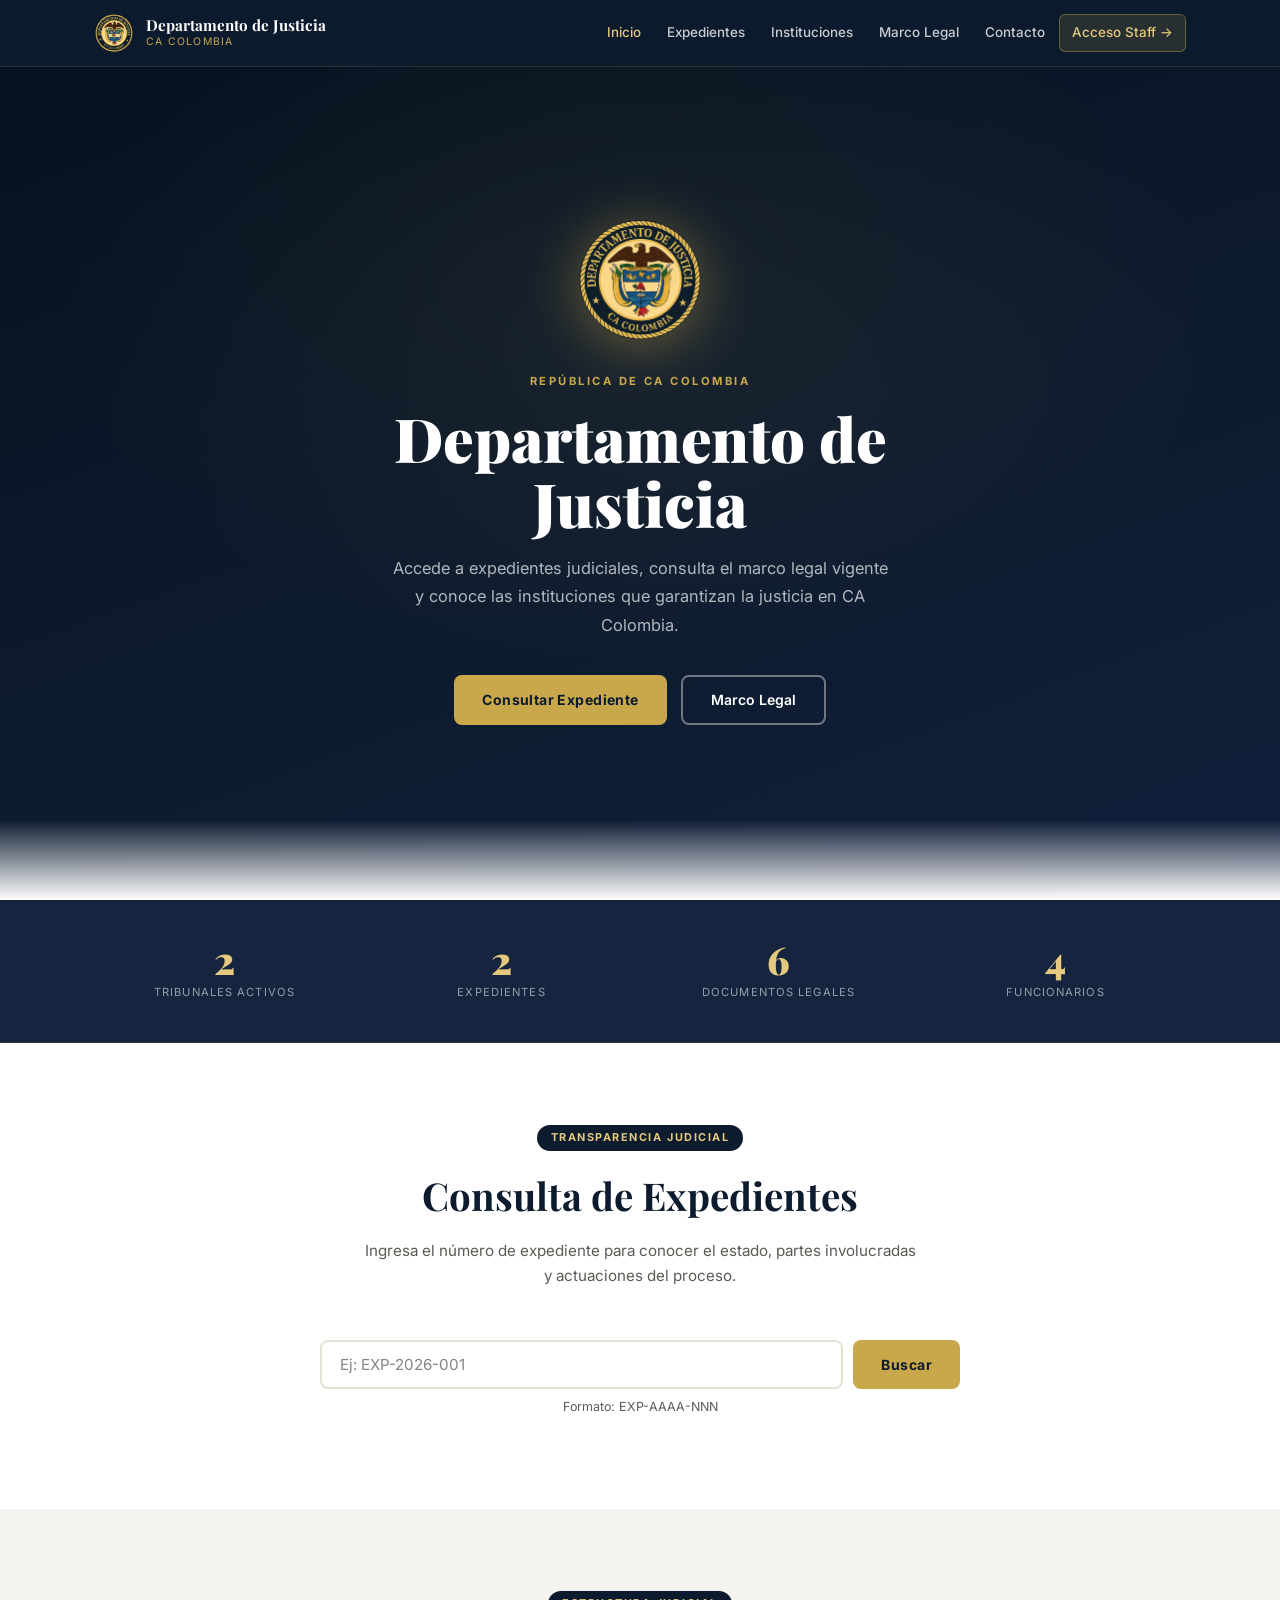
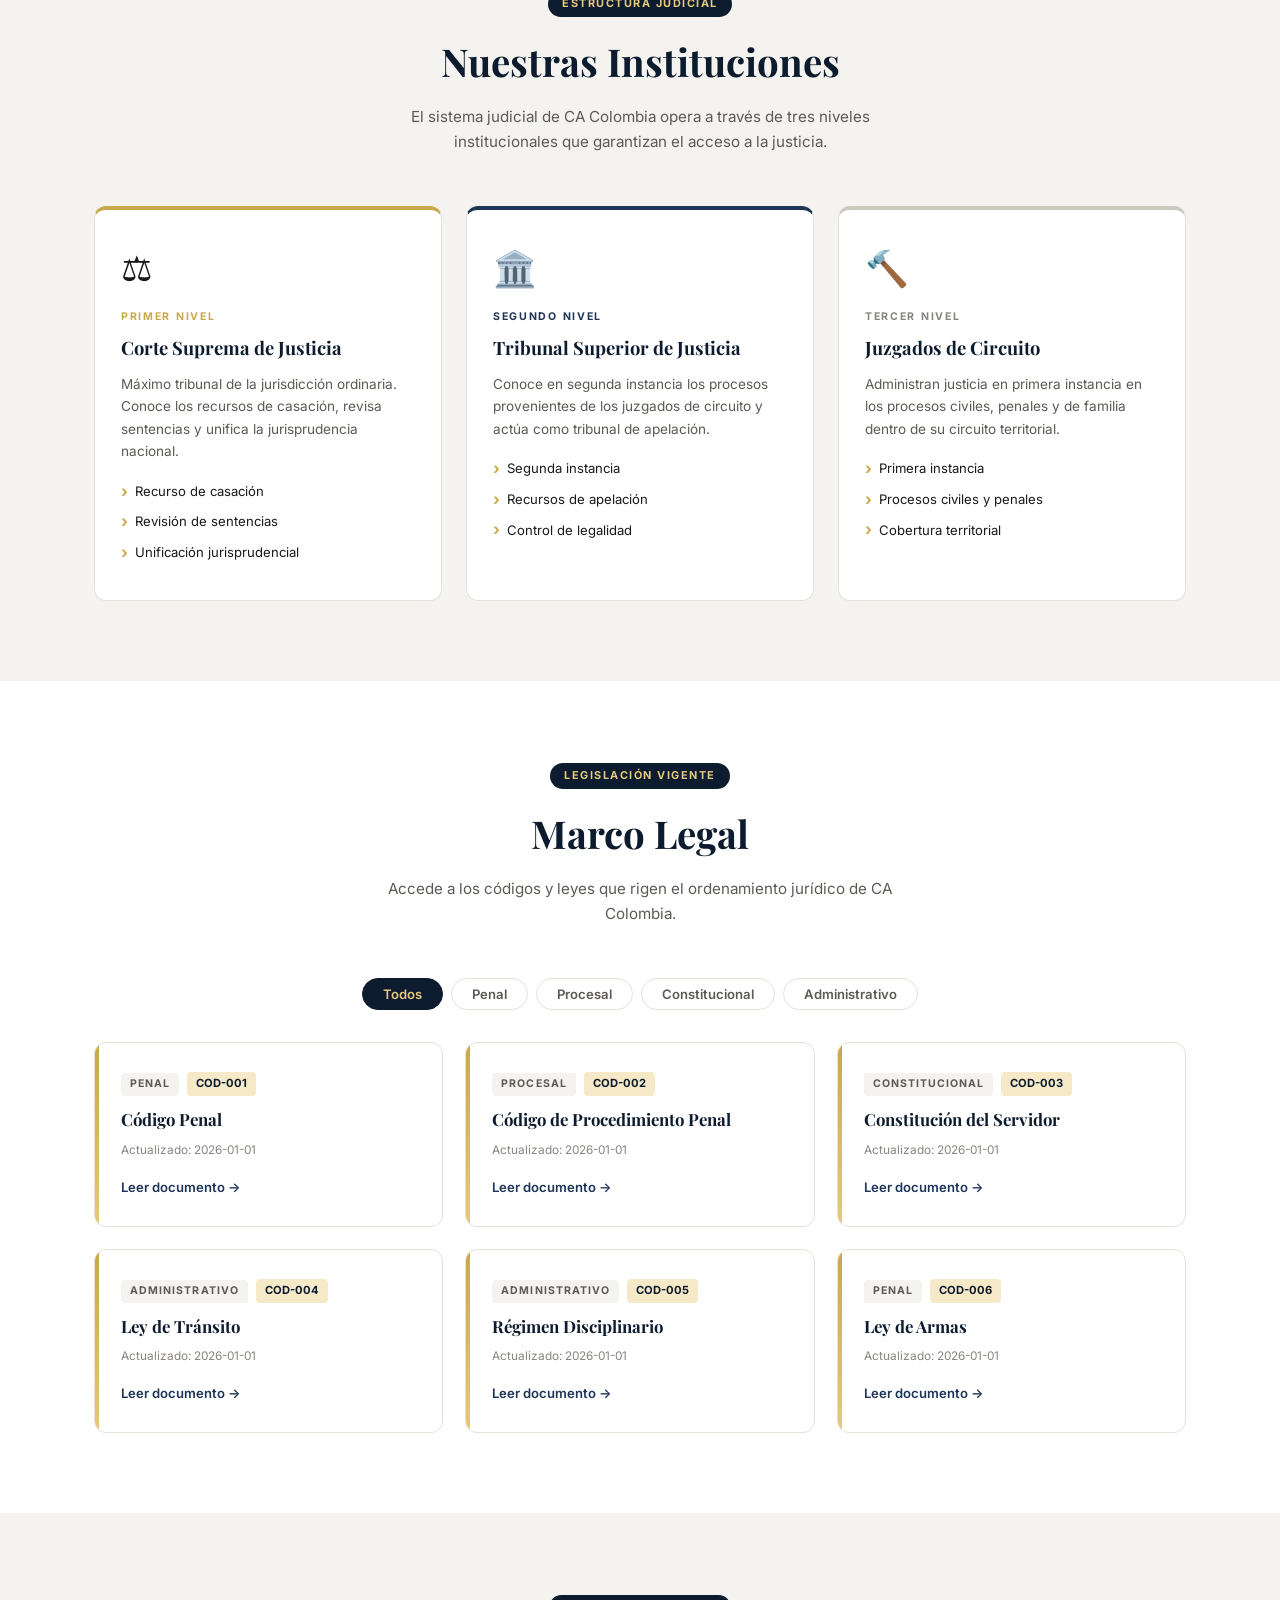
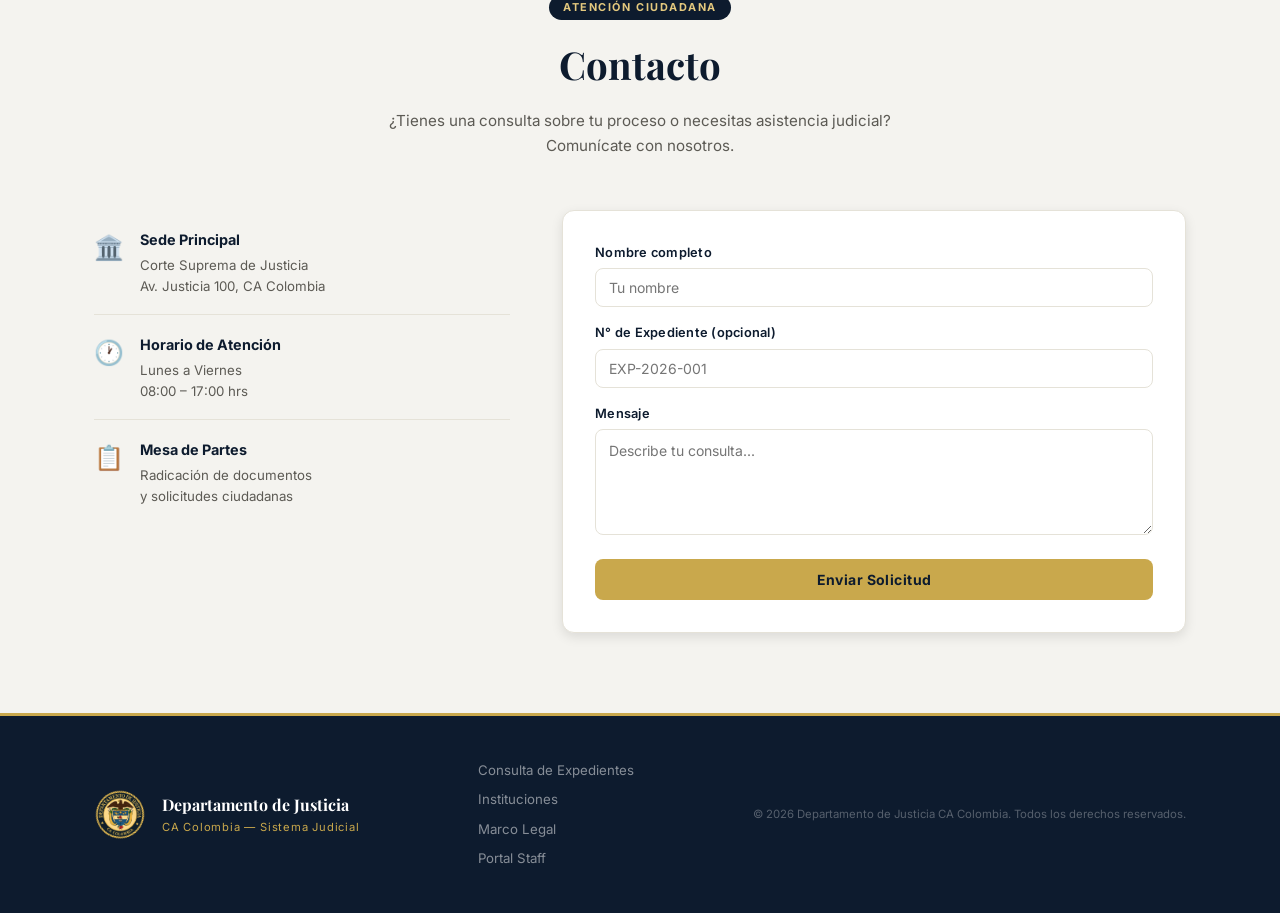
==== commit 18d2c224: "sss" ====
--- a/index.html
+++ b/index.html
@@ -4,6 +4,9 @@
   <meta charset="UTF-8" />
   <meta name="viewport" content="width=device-width, initial-scale=1.0" />
   <title>Departamento de Justicia — CA Colombia</title>
+  <link rel="preconnect" href="https://fonts.googleapis.com" />
+  <link rel="preconnect" href="https://fonts.gstatic.com" crossorigin />
+  <link href="https://fonts.googleapis.com/css2?family=Playfair+Display:wght@700;900&family=Inter:wght@400;500;600;700&display=swap" rel="stylesheet" />
   <link rel="stylesheet" href="styles.css" />
 </head>
 <body>
@@ -34,7 +37,7 @@
 
 <!-- ── Hero ── -->
 <section class="hero" id="inicio">
-  <div class="hero-overlay"></div>
+  <div class="hero-bottom-fade"></div>
   <div class="hero-content">
     <img src="logo.png" alt="Sello oficial" class="hero-seal" />
     <div class="hero-tag">República de CA Colombia</div>
--- a/styles.css
+++ b/styles.css
@@ -1,599 +1,476 @@
 /* ================================================
-   DDJ CA Colombia — Estilos compartidos v2
+   DDJ CA Colombia — Estilos v3 (limpio)
    ================================================ */
 
+@import url('https://fonts.googleapis.com/css2?family=Playfair+Display:wght@700;900&family=Inter:wght@400;500;600;700&display=swap');
+
+/* ── VARIABLES ── */
 :root {
-  --navy: #0d1b2e;
-  --navy-2: #152540;
-  --navy-3: #1e3558;
-  --gold: #c9a84c;
-  --gold-light: #e4c97e;
+  --navy:      #0d1b2e;
+  --navy-2:    #152540;
+  --navy-3:    #1e3558;
+  --gold:      #c9a84c;
+  --gold-light:#e4c97e;
   --gold-pale: #f5e9c8;
-  --white: #ffffff;
-  --gray-50: #fafaf8;
-  --gray-100: #f4f3ef;
-  --gray-200: #e5e2d8;
-  --gray-300: #ccc9be;
-  --gray-500: #888480;
-  --gray-600: #5c5a54;
-  --gray-800: #2a2826;
-  --text: #1a1918;
-  --text-muted: #5c5a54;
-  --success: #166534;
-  --success-bg: #dcfce7;
-  --warning: #92400e;
-  --warning-bg: #fef3c7;
-  --danger: #991b1b;
+  --white:     #ffffff;
+  --gray-50:   #fafaf8;
+  --gray-100:  #f4f3ef;
+  --gray-200:  #e5e2d8;
+  --gray-300:  #ccc9be;
+  --gray-500:  #888480;
+  --gray-600:  #5c5a54;
+  --text:      #1a1918;
+  --text-muted:#5c5a54;
+  --success:   #166534;
+  --success-bg:#dcfce7;
+  --warning:   #92400e;
+  --warning-bg:#fef3c7;
+  --danger:    #991b1b;
   --danger-bg: #fee2e2;
-  --info: #1e3a8a;
-  --info-bg: #dbeafe;
-
-  --font-serif: 'Playfair Display', Georgia, serif;
+  --info:      #1e3a8a;
+  --info-bg:   #dbeafe;
+  --font-serif:'Playfair Display', Georgia, serif;
   --font-sans: 'Inter', system-ui, sans-serif;
-  --sh: 0 1px 3px rgba(0,0,0,.08), 0 1px 2px rgba(0,0,0,.06);
-  --sh-md: 0 4px 12px rgba(0,0,0,.10);
-  --sh-lg: 0 8px 30px rgba(0,0,0,.14);
-  --radius: 8px;
+  --sh:        0 1px 3px rgba(0,0,0,.08), 0 1px 2px rgba(0,0,0,.06);
+  --sh-md:     0 4px 12px rgba(0,0,0,.10);
+  --sh-lg:     0 8px 30px rgba(0,0,0,.14);
+  --radius:    8px;
   --radius-lg: 12px;
-  --tr: .22s ease;
-}
-
+  --tr:        .22s ease;
+}
+
+/* ── RESET ── */
 *, *::before, *::after { box-sizing: border-box; margin: 0; padding: 0; }
-html { scroll-behavior: smooth; font-size: 16px; }
-body { font-family: var(--font-sans); color: var(--text); background: var(--white); line-height: 1.6; overflow-x: hidden; }
-a { text-decoration: none; color: inherit; }
-img { max-width: 100%; display: block; }
+html  { scroll-behavior: smooth; font-size: 16px; }
+body  { font-family: var(--font-sans); color: var(--text); background: var(--white); line-height: 1.6; overflow-x: hidden; }
+a     { text-decoration: none; color: inherit; }
+img   { max-width: 100%; display: block; }
 textarea, input, select, button { font-family: var(--font-sans); }
+ul    { list-style: none; }
 
 /* ── CONTAINER ── */
 .container { max-width: 1140px; margin: 0 auto; padding: 0 24px; }
 
-/* ── BUTTONS ── */
-.btn {
-  display: inline-flex; align-items: center; justify-content: center; gap: 8px;
-  padding: 11px 26px; border-radius: var(--radius); font-size: .875rem;
-  font-weight: 600; letter-spacing: .03em; cursor: pointer; border: 2px solid transparent;
-  transition: var(--tr); white-space: nowrap;
-}
-.btn-navy { background: var(--navy); color: var(--white); }
-.btn-navy:hover { background: var(--navy-3); box-shadow: var(--sh-md); }
-.btn-gold { background: var(--gold); color: var(--navy); }
-.btn-gold:hover { background: var(--gold-light); box-shadow: 0 4px 14px rgba(201,168,76,.35); }
-.btn-gold-sm { background: var(--gold); color: var(--navy); padding: 7px 16px; font-size: .8rem; }
-.btn-gold-sm:hover { background: var(--gold-light); }
-.btn-ghost { background: transparent; color: var(--gray-600); border-color: var(--gray-300); }
-.btn-ghost:hover { background: var(--gray-100); color: var(--text); }
-.btn-danger { background: var(--danger); color: var(--white); }
+/* ── SCROLL ANIMATION ── */
+.fade-up { opacity: 0; transform: translateY(24px); transition: opacity .55s ease, transform .55s ease; }
+.fade-up.visible { opacity: 1; transform: translateY(0); }
+
+/* ═══════════════════════════════════════
+   BOTONES
+═══════════════════════════════════════ */
+.btn-primary {
+  display: inline-flex; align-items: center; justify-content: center;
+  padding: 12px 28px; background: var(--gold); color: var(--navy);
+  border: none; border-radius: var(--radius);
+  font-size: .875rem; font-weight: 700; letter-spacing: .03em;
+  cursor: pointer; transition: var(--tr);
+}
+.btn-primary:hover { background: var(--gold-light); box-shadow: 0 4px 14px rgba(201,168,76,.35); }
+
+.btn-outline {
+  display: inline-flex; align-items: center; justify-content: center;
+  padding: 12px 28px; background: transparent; color: var(--white);
+  border: 2px solid rgba(255,255,255,.4); border-radius: var(--radius);
+  font-size: .875rem; font-weight: 600; cursor: pointer; transition: var(--tr);
+}
+.btn-outline:hover { background: rgba(255,255,255,.08); border-color: var(--gold-light); color: var(--gold-light); }
+
+.btn-secondary {
+  display: inline-flex; align-items: center; justify-content: center;
+  padding: 10px 22px; background: var(--gray-100); color: var(--text);
+  border: 1.5px solid var(--gray-200); border-radius: var(--radius);
+  font-size: .875rem; font-weight: 600; cursor: pointer; transition: var(--tr);
+}
+.btn-secondary:hover { background: var(--gray-200); }
+
+.btn-danger {
+  display: inline-flex; align-items: center; justify-content: center;
+  padding: 10px 22px; background: var(--danger); color: var(--white);
+  border: none; border-radius: var(--radius);
+  font-size: .875rem; font-weight: 600; cursor: pointer; transition: var(--tr);
+}
 .btn-danger:hover { background: #7f1d1d; }
-.btn-full { width: 100%; }
-.btn-sm { padding: 6px 14px; font-size: .8rem; font-weight: 600; border-radius: 6px; cursor: pointer; background: var(--navy-2); color: var(--white); border: none; transition: var(--tr); }
-.btn-sm:hover { background: var(--navy-3); }
-
-/* ── BADGES ── */
-.badge { display: inline-flex; align-items: center; padding: 3px 10px; border-radius: 100px; font-size: .75rem; font-weight: 700; letter-spacing: .04em; }
-.badge-blue { background: var(--info-bg); color: var(--info); }
+
+/* Botones pequeños de tabla */
+.btn-sm { padding: 5px 12px; font-size: .78rem; font-weight: 600; border-radius: 6px; cursor: pointer; border: 1px solid transparent; transition: var(--tr); }
+.btn-view { background: var(--info-bg);    color: var(--info);    border-color: #bfdbfe; }
+.btn-view:hover { background: #bfdbfe; }
+.btn-edit { background: var(--warning-bg); color: var(--warning); border-color: #fde68a; }
+.btn-edit:hover { background: #fde68a; }
+.btn-del  { background: var(--danger-bg);  color: var(--danger);  border-color: #fecaca; }
+.btn-del:hover  { background: #fecaca; }
+
+/* Botón staff en navbar */
+.btn-staff {
+  background: rgba(201,168,76,.15); color: var(--gold-light) !important;
+  border: 1px solid rgba(201,168,76,.4); border-radius: var(--radius);
+  padding: 6px 14px; font-size: .82rem; font-weight: 600;
+}
+.btn-staff:hover { background: rgba(201,168,76,.28) !important; }
+
+/* ═══════════════════════════════════════
+   BADGES
+═══════════════════════════════════════ */
+.badge { display: inline-flex; align-items: center; padding: 3px 10px; border-radius: 100px; font-size: .74rem; font-weight: 700; letter-spacing: .04em; }
+.badge-blue   { background: var(--info-bg);    color: var(--info); }
 .badge-yellow { background: var(--warning-bg); color: var(--warning); }
 .badge-orange { background: #ffedd5; color: #9a3412; }
-.badge-green { background: var(--success-bg); color: var(--success); }
-.badge-gray { background: #f3f4f6; color: #374151; }
-
-/* ── SECTION ── */
-.section { padding: 80px 0; }
+.badge-green  { background: var(--success-bg); color: var(--success); }
+.badge-gray   { background: var(--gray-100);   color: #374151; }
+
+/* ═══════════════════════════════════════
+   FORMULARIOS
+═══════════════════════════════════════ */
+.form-group { margin-bottom: 16px; }
+.form-group label { display: block; font-size: .8rem; font-weight: 600; color: var(--navy); margin-bottom: 5px; letter-spacing: .02em; }
+.form-group input,
+.form-group select,
+.form-group textarea {
+  width: 100%; padding: 10px 13px;
+  border: 1.5px solid var(--gray-200); border-radius: var(--radius);
+  font-size: .875rem; color: var(--text); background: var(--white);
+  transition: var(--tr); outline: none;
+}
+.form-group input:focus,
+.form-group select:focus,
+.form-group textarea:focus { border-color: var(--navy-3); box-shadow: 0 0 0 3px rgba(30,53,88,.1); }
+.form-group textarea { resize: vertical; line-height: 1.5; }
+
+.form-grid { display: grid; grid-template-columns: 1fr 1fr; gap: 0 16px; }
+.form-full  { grid-column: 1 / -1; }
+
+/* ═══════════════════════════════════════
+   SECCIONES
+═══════════════════════════════════════ */
+.section     { padding: 80px 0; }
 .section-alt { background: var(--gray-100); }
 
 .section-header { text-align: center; margin-bottom: 52px; }
 .section-tag {
   display: inline-block; background: var(--navy); color: var(--gold-light);
-  font-size: .7rem; font-weight: 700; letter-spacing: .14em; text-transform: uppercase;
+  font-size: .68rem; font-weight: 700; letter-spacing: .14em; text-transform: uppercase;
   padding: 4px 14px; border-radius: 100px; margin-bottom: 14px;
 }
-.section-title { font-family: var(--font-serif); font-size: clamp(1.7rem, 3vw, 2.5rem); color: var(--navy); font-weight: 700; margin-bottom: 12px; }
-.section-desc { font-size: .95rem; color: var(--text-muted); max-width: 560px; margin: 0 auto; }
-
-/* ── FORMS ── */
-.form-group { margin-bottom: 18px; }
-.form-group label { display: block; font-size: .8rem; font-weight: 600; color: var(--navy); margin-bottom: 6px; letter-spacing: .03em; }
-.form-group input,
-.form-group select,
-.form-group textarea {
-  width: 100%; padding: 10px 14px; border: 1.5px solid var(--gray-200);
-  border-radius: var(--radius); font-size: .875rem; color: var(--text);
-  background: var(--white); transition: var(--tr); outline: none; line-height: 1.5;
-}
-.form-group input:focus,
-.form-group select:focus,
-.form-group textarea:focus { border-color: var(--navy-3); box-shadow: 0 0 0 3px rgba(30,53,88,.12); }
-.form-group textarea { resize: vertical; }
-.form-row { display: flex; gap: 16px; }
-.form-row .form-group { flex: 1; }
-.form-row-3 .form-group { flex: 1; }
-
-/* ── MODALS ── */
-.modal-overlay {
-  position: fixed; inset: 0; background: rgba(0,0,0,.55);
-  display: flex; align-items: center; justify-content: center; z-index: 2000;
-  padding: 20px;
-}
-.modal-overlay.hidden { display: none; }
-.modal {
-  background: var(--white); border-radius: var(--radius-lg); max-width: 560px;
-  width: 100%; max-height: 90vh; overflow-y: auto; box-shadow: var(--sh-lg);
-}
-.modal-lg { max-width: 780px; }
-.modal-sm { max-width: 420px; }
-.modal-header {
-  display: flex; align-items: flex-start; justify-content: space-between; gap: 16px;
-  padding: 22px 24px 0;
-}
-.modal-header h3 { font-family: var(--font-serif); color: var(--navy); font-size: 1.2rem; }
-.modal-close {
-  background: var(--gray-100); border: none; border-radius: 6px; width: 30px; height: 30px;
-  cursor: pointer; font-size: .85rem; color: var(--gray-600); flex-shrink: 0;
-  display: flex; align-items: center; justify-content: center; transition: var(--tr);
-}
-.modal-close:hover { background: var(--gray-200); color: var(--text); }
-.modal-body { padding: 20px 24px; }
-.modal-footer {
-  display: flex; justify-content: flex-end; gap: 10px;
-  padding: 16px 24px; border-top: 1px solid var(--gray-200);
-}
-
-/* ── TABLES ── */
-.data-table { width: 100%; border-collapse: collapse; font-size: .875rem; }
-.data-table thead tr { background: var(--navy); }
-.data-table th { padding: 12px 16px; text-align: left; color: var(--gold-light); font-size: .75rem; font-weight: 700; letter-spacing: .06em; text-transform: uppercase; }
-.data-table td { padding: 12px 16px; border-bottom: 1px solid var(--gray-200); color: var(--text); vertical-align: middle; }
-.data-table tr:hover td { background: var(--gray-50); }
-.td-id { font-weight: 700; color: var(--navy); font-size: .82rem; }
-.td-sm { font-size: .82rem; color: var(--text-muted); }
-.td-actions { display: flex; gap: 6px; align-items: center; }
-.btn-action { padding: 5px 12px; font-size: .75rem; font-weight: 600; border-radius: 6px; border: 1.5px solid var(--gray-200); background: var(--white); color: var(--navy); cursor: pointer; transition: var(--tr); }
-.btn-action:hover { background: var(--gray-100); }
-.btn-action-edit { border-color: var(--navy-3); color: var(--navy-3); }
-.btn-action-edit:hover { background: var(--info-bg); }
-.btn-action-del { border-color: var(--danger); color: var(--danger); }
-.btn-action-del:hover { background: var(--danger-bg); }
-
-/* ── TIMELINE ── */
-.timeline { display: flex; flex-direction: column; gap: 0; margin-top: 8px; }
-.timeline-item { display: flex; gap: 14px; padding: 12px 0; border-left: 2px solid var(--gray-200); margin-left: 8px; padding-left: 20px; position: relative; }
-.timeline-item:last-child { border-left-color: transparent; }
-.timeline-dot { position: absolute; left: -7px; top: 16px; width: 12px; height: 12px; border-radius: 50%; background: var(--gold); border: 2px solid var(--white); box-shadow: 0 0 0 2px var(--gold); flex-shrink: 0; }
-.timeline-body { flex: 1; }
-.timeline-fecha { font-size: .75rem; font-weight: 700; color: var(--navy); letter-spacing: .04em; }
-.timeline-desc { font-size: .875rem; color: var(--text); margin: 3px 0; }
-.timeline-func { font-size: .75rem; color: var(--text-muted); font-style: italic; }
-.timeline-title { font-family: var(--font-serif); color: var(--navy); font-size: 1rem; margin: 20px 0 8px; }
-
-/* ── EMPTY STATE ── */
-.empty-msg { color: var(--text-muted); font-size: .875rem; padding: 20px; text-align: center; }
-
-/* ── NAVBAR ── */
+.section-title { font-family: var(--font-serif); font-size: clamp(1.7rem,3vw,2.4rem); color: var(--navy); font-weight: 700; margin-bottom: 12px; }
+.section-desc  { font-size: .95rem; color: var(--text-muted); max-width: 560px; margin: 0 auto; line-height: 1.65; }
+
+/* ═══════════════════════════════════════
+   NAVBAR
+═══════════════════════════════════════ */
 .navbar {
   position: fixed; top: 0; left: 0; right: 0; z-index: 1000;
   background: rgba(13,27,46,.97); backdrop-filter: blur(12px);
-  border-bottom: 1px solid rgba(201,168,76,.2); transition: var(--tr);
-}
-.navbar.scrolled { box-shadow: 0 2px 20px rgba(0,0,0,.3); }
+  border-bottom: 1px solid rgba(201,168,76,.18);
+}
 .nav-inner {
   max-width: 1140px; margin: 0 auto; padding: 0 24px; height: 66px;
   display: flex; align-items: center; justify-content: space-between;
 }
 .nav-brand { display: flex; align-items: center; gap: 12px; }
-.nav-logo { width: 40px; height: 40px; object-fit: contain; border-radius: 50%; }
-.nav-title-main { font-family: var(--font-serif); color: var(--white); font-size: .95rem; font-weight: 700; line-height: 1.2; display: block; }
-.nav-title-sub { color: var(--gold); font-size: .68rem; letter-spacing: .1em; text-transform: uppercase; display: block; }
-.nav-links { list-style: none; display: flex; gap: 2px; }
-.nav-links a { color: rgba(255,255,255,.8); font-size: .85rem; font-weight: 500; padding: 6px 13px; border-radius: 6px; transition: var(--tr); }
+.nav-logo   { width: 40px; height: 40px; object-fit: contain; border-radius: 50%; }
+.nav-brand-text  { display: flex; flex-direction: column; }
+.nav-brand-main  { font-family: var(--font-serif); color: var(--white); font-size: .95rem; font-weight: 700; line-height: 1.2; }
+.nav-brand-sub   { color: var(--gold); font-size: .65rem; letter-spacing: .12em; text-transform: uppercase; }
+
+.nav-links { display: flex; gap: 2px; align-items: center; }
+.nav-links li { list-style: none; }
+.nav-links a { color: rgba(255,255,255,.78); font-size: .84rem; font-weight: 500; padding: 7px 12px; border-radius: 6px; transition: var(--tr); display: block; }
 .nav-links a:hover { color: var(--gold-light); background: rgba(255,255,255,.06); }
-.nav-actions { display: flex; align-items: center; gap: 12px; }
+
 .hamburger { display: none; flex-direction: column; gap: 5px; background: none; border: none; cursor: pointer; padding: 4px; }
-.hamburger span { display: block; width: 22px; height: 2px; background: var(--gold-light); border-radius: 2px; }
-
-/* ── HERO ── */
+.hamburger span { display: block; width: 22px; height: 2px; background: var(--gold-light); border-radius: 2px; transition: var(--tr); }
+
+/* ═══════════════════════════════════════
+   HERO
+═══════════════════════════════════════ */
+@keyframes floatLogo { 0%,100%{transform:translateY(0)} 50%{transform:translateY(-10px)} }
+@keyframes fadeUp    { from{opacity:0;transform:translateY(28px)} to{opacity:1;transform:translateY(0)} }
+
 .hero {
-  min-height: 100vh; position: relative; display: flex; align-items: center;
-  justify-content: center; text-align: center;
-  background: linear-gradient(160deg, #08111f 0%, #0d1b2e 55%, #112040 100%);
-  overflow: hidden; padding: 80px 24px 40px;
-}
-.hero::after {
+  min-height: 100vh; position: relative;
+  display: flex; align-items: center; justify-content: center; text-align: center;
+  background: linear-gradient(160deg, #06101d 0%, #0d1b2e 55%, #111f3c 100%);
+  padding: 100px 24px 60px;
+  overflow: hidden;
+}
+.hero::before {
   content: ''; position: absolute; inset: 0; pointer-events: none;
-  background: radial-gradient(ellipse 70% 60% at 50% 40%, rgba(201,168,76,.07) 0%, transparent 65%);
-}
-.hero-overlay { position: absolute; bottom: 0; left: 0; right: 0; height: 120px; background: linear-gradient(to top, var(--white), transparent); }
+  background: radial-gradient(ellipse 70% 60% at 50% 35%, rgba(201,168,76,.08) 0%, transparent 65%);
+}
+.hero-bottom-fade {
+  position: absolute; bottom: 0; left: 0; right: 0; height: 80px;
+  background: linear-gradient(to top, var(--white), transparent);
+  pointer-events: none;
+}
 .hero-content { position: relative; z-index: 2; max-width: 680px; animation: fadeUp .9s ease both; }
-.hero-logo { width: 150px; height: 150px; object-fit: contain; margin: 0 auto 28px; filter: drop-shadow(0 6px 24px rgba(201,168,76,.4)); animation: floatLogo 7s ease-in-out infinite; }
-@keyframes floatLogo { 0%,100%{transform:translateY(0)} 50%{transform:translateY(-10px)} }
-.hero-eyebrow { font-size: .75rem; font-weight: 700; letter-spacing: .2em; text-transform: uppercase; color: var(--gold); margin-bottom: 10px; }
-.hero-title { font-family: var(--font-serif); font-size: clamp(2rem,5vw,3.8rem); color: var(--white); font-weight: 900; line-height: 1.1; margin-bottom: 10px; }
-.hero-sub { font-size: 1rem; color: rgba(255,255,255,.55); letter-spacing: .12em; text-transform: uppercase; margin-bottom: 16px; }
-.hero-desc { font-size: 1rem; color: rgba(255,255,255,.72); max-width: 500px; margin: 0 auto 32px; line-height: 1.7; }
-@keyframes fadeUp { from{opacity:0;transform:translateY(28px)} to{opacity:1;transform:translateY(0)} }
-
-/* ── SEARCH BOX ── */
-.section-search { background: var(--white); }
-.search-box { display: flex; gap: 12px; max-width: 600px; margin: 0 auto 28px; }
-.search-input { flex: 1; padding: 14px 18px; border: 2px solid var(--gray-200); border-radius: var(--radius); font-size: 1rem; color: var(--text); outline: none; transition: var(--tr); }
+.hero-seal {
+  width: 130px; height: 130px; object-fit: contain; margin: 0 auto 28px;
+  filter: drop-shadow(0 6px 28px rgba(201,168,76,.45));
+  animation: floatLogo 7s ease-in-out infinite;
+}
+.hero-tag      { font-size: .7rem; font-weight: 700; letter-spacing: .22em; text-transform: uppercase; color: var(--gold); margin-bottom: 14px; }
+.hero-title    { font-family: var(--font-serif); font-size: clamp(2.2rem,5vw,3.8rem); color: var(--white); font-weight: 900; line-height: 1.08; margin-bottom: 18px; }
+.hero-subtitle { font-size: 1.025rem; color: rgba(255,255,255,.68); max-width: 500px; margin: 0 auto 36px; line-height: 1.72; }
+.hero-actions  { display: flex; gap: 14px; justify-content: center; flex-wrap: wrap; }
+
+/* ═══════════════════════════════════════
+   STATS BAR
+═══════════════════════════════════════ */
+.stats-bar { background: var(--navy-2); padding: 32px 0; border-bottom: 1px solid rgba(201,168,76,.15); }
+.stats-inner {
+  max-width: 1140px; margin: 0 auto; padding: 0 24px;
+  display: grid; grid-template-columns: repeat(4, 1fr); gap: 16px;
+}
+.stat-item     { text-align: center; padding: 8px; }
+.stat-number   { display: block; font-family: var(--font-serif); font-size: 2.4rem; font-weight: 900; color: var(--gold-light); line-height: 1; }
+.stat-label    { display: block; font-size: .7rem; color: rgba(255,255,255,.55); letter-spacing: .1em; text-transform: uppercase; margin-top: 6px; }
+
+/* ═══════════════════════════════════════
+   BÚSQUEDA (ciudadano)
+═══════════════════════════════════════ */
+.search-box   { max-width: 640px; margin: 0 auto 12px; }
+.search-row   { display: flex; gap: 10px; }
+.search-input {
+  flex: 1; padding: 13px 18px;
+  border: 2px solid var(--gray-200); border-radius: var(--radius);
+  font-size: .95rem; color: var(--text); outline: none; transition: var(--tr);
+  background: var(--white);
+}
 .search-input:focus { border-color: var(--navy); box-shadow: 0 0 0 3px rgba(13,27,46,.1); }
 .search-input::placeholder { color: var(--gray-500); }
-.search-result { max-width: 800px; margin: 0 auto; }
-.search-result.hidden { display: none; }
-
-/* Expediente card (citizen) */
-.exp-card { background: var(--white); border: 1.5px solid var(--gray-200); border-radius: var(--radius-lg); overflow: hidden; box-shadow: var(--sh-md); }
-.exp-header { display: flex; align-items: flex-start; justify-content: space-between; gap: 16px; padding: 20px 24px; background: var(--navy); }
-.exp-id { font-size: .75rem; font-weight: 700; letter-spacing: .12em; color: var(--gold); margin-bottom: 4px; }
-.exp-titulo { font-family: var(--font-serif); color: var(--white); font-size: 1.15rem; }
-.exp-meta { display: grid; grid-template-columns: repeat(auto-fill, minmax(180px, 1fr)); gap: 12px; padding: 20px 24px; border-bottom: 1px solid var(--gray-200); background: var(--gray-50); }
-.meta-item { display: flex; flex-direction: column; gap: 2px; }
-.meta-label { font-size: .7rem; font-weight: 700; letter-spacing: .08em; text-transform: uppercase; color: var(--text-muted); }
-.meta-val { font-size: .88rem; color: var(--text); font-weight: 500; }
-.exp-desc { padding: 16px 24px; font-size: .9rem; color: var(--text-muted); border-bottom: 1px solid var(--gray-200); }
-.exp-card .timeline-title { padding: 0 24px; }
-.exp-card .timeline { padding: 4px 24px 20px; }
-.result-empty { background: var(--gray-100); border: 1.5px dashed var(--gray-300); border-radius: var(--radius-lg); padding: 32px; text-align: center; color: var(--text-muted); }
-
-/* ── INSTITUCIONES ── */
-.inst-grid { display: flex; flex-direction: column; gap: 0; max-width: 760px; margin: 0 auto; }
-.inst-card { display: flex; align-items: flex-start; gap: 24px; padding: 28px 32px; background: var(--white); border: 1.5px solid var(--gray-200); border-radius: var(--radius-lg); margin-bottom: 2px; transition: var(--tr); }
-.inst-card:hover { border-color: var(--navy-3); box-shadow: var(--sh-md); transform: translateX(4px); }
-.inst-top { border-color: var(--gold); background: linear-gradient(135deg, var(--navy) 0%, var(--navy-2) 100%); }
-.inst-top:hover { border-color: var(--gold-light); }
-.inst-top .inst-num { background: var(--gold); color: var(--navy); }
-.inst-top .inst-body h3 { color: var(--gold-light); }
-.inst-top .inst-body p { color: rgba(255,255,255,.75); }
-.inst-num { width: 40px; height: 40px; border-radius: 50%; background: var(--navy); color: var(--white); display: flex; align-items: center; justify-content: center; font-family: var(--font-serif); font-weight: 700; font-size: 1rem; flex-shrink: 0; }
-.inst-body h3 { font-family: var(--font-serif); color: var(--navy); font-size: 1.1rem; margin-bottom: 6px; }
-.inst-body p { font-size: .875rem; color: var(--text-muted); line-height: 1.6; }
-
-/* ── DOC CARDS (citizen) ── */
-.doc-grid { display: grid; grid-template-columns: repeat(auto-fill, minmax(280px, 1fr)); gap: 20px; }
-.doc-card { background: var(--white); border: 1.5px solid var(--gray-200); border-radius: var(--radius-lg); padding: 24px; cursor: pointer; transition: var(--tr); position: relative; overflow: hidden; }
-.doc-card::before { content: ''; position: absolute; top: 0; left: 0; width: 3px; height: 100%; background: linear-gradient(to bottom, var(--gold), var(--gold-light)); }
-.doc-card:hover { border-color: var(--navy); box-shadow: var(--sh-md); transform: translateY(-2px); }
-.doc-codigo { font-size: .7rem; font-weight: 700; letter-spacing: .1em; text-transform: uppercase; color: var(--navy); background: var(--gold-pale); padding: 2px 8px; border-radius: 4px; display: inline-block; margin-bottom: 10px; }
-.doc-titulo { font-family: var(--font-serif); color: var(--navy); font-size: 1.05rem; margin-bottom: 8px; }
-.doc-cat { font-size: .72rem; font-weight: 600; color: var(--text-muted); background: var(--gray-100); padding: 2px 8px; border-radius: 4px; display: inline-block; margin-bottom: 10px; }
-.doc-fecha { font-size: .75rem; color: var(--gray-500); margin-bottom: 12px; }
-.doc-link { font-size: .82rem; font-weight: 600; color: var(--navy); }
-
-/* Modal documento content */
-.modal-codigo { font-size: .72rem; font-weight: 700; letter-spacing: .1em; text-transform: uppercase; color: var(--navy); background: var(--gold-pale); padding: 2px 8px; border-radius: 4px; display: inline-block; margin-bottom: 8px; }
-.modal-titulo { font-family: var(--font-serif); color: var(--navy); font-size: 1.25rem; }
-.modal-meta { font-size: .78rem; color: var(--text-muted); margin-bottom: 16px; }
-.modal-content-text { white-space: pre-wrap; font-family: var(--font-sans); font-size: .88rem; color: var(--text); line-height: 1.7; background: var(--gray-50); border-radius: var(--radius); padding: 16px; border: 1px solid var(--gray-200); }
-
-/* ── CONTACT ── */
-.contact-grid { display: grid; grid-template-columns: 1fr 1.4fr; gap: 60px; align-items: start; }
-.contact-info h3 { font-family: var(--font-serif); color: var(--navy); font-size: 1.3rem; margin-bottom: 24px; }
-.contact-item { display: flex; gap: 14px; align-items: flex-start; padding: 16px 0; border-bottom: 1px solid var(--gray-200); }
-.contact-item:last-child { border-bottom: none; }
-.ci-icon { font-size: 1.4rem; flex-shrink: 0; }
-.contact-item strong { display: block; color: var(--navy); font-size: .9rem; margin-bottom: 2px; }
-.contact-item p { font-size: .82rem; color: var(--text-muted); }
-.contact-form { background: var(--white); border: 1.5px solid var(--gray-200); border-radius: var(--radius-lg); padding: 32px; box-shadow: var(--sh); }
-.contact-form h3 { font-family: var(--font-serif); color: var(--navy); font-size: 1.2rem; margin-bottom: 20px; }
-
-/* ── FOOTER ── */
-.footer { background: var(--navy); padding: 32px 0; border-top: 3px solid var(--gold); }
-.footer-inner { display: flex; align-items: center; justify-content: space-between; gap: 24px; flex-wrap: wrap; }
-.footer-brand { display: flex; align-items: center; gap: 14px; }
-.footer-logo { width: 48px; height: 48px; object-fit: contain; border-radius: 50%; }
-.footer-name { color: var(--white); font-family: var(--font-serif); font-size: .95rem; font-weight: 700; }
-.footer-sub { color: var(--gold); font-size: .75rem; letter-spacing: .06em; }
-.footer-note { font-size: .75rem; color: rgba(255,255,255,.4); max-width: 380px; text-align: right; }
-
-/* ══════════════════════════════════════
-   STAFF PANEL
-══════════════════════════════════════ */
-.staff-body { background: var(--gray-100); }
-
-/* LOGIN */
-.login-screen {
-  min-height: 100vh; display: flex; align-items: center; justify-content: center;
-  background: linear-gradient(145deg, #08111f 0%, #0d1b2e 100%); padding: 24px;
-}
-.login-box { background: var(--white); border-radius: var(--radius-lg); padding: 44px 40px; width: 100%; max-width: 420px; box-shadow: var(--sh-lg); text-align: center; }
-.login-logo { width: 80px; height: 80px; object-fit: contain; margin: 0 auto 20px; border-radius: 50%; }
-.login-title { font-family: var(--font-serif); color: var(--navy); font-size: 1.5rem; margin-bottom: 6px; }
-.login-sub { color: var(--text-muted); font-size: .85rem; margin-bottom: 28px; }
-.login-error { color: var(--danger); font-size: .82rem; margin-bottom: 12px; }
-.login-error.hidden { display: none; }
-.login-back { display: inline-block; margin-top: 20px; font-size: .82rem; color: var(--text-muted); }
-.login-back:hover { color: var(--navy); }
-
-/* APP LAYOUT */
-.staff-app { display: flex; min-height: 100vh; }
-.staff-app.hidden { display: none; }
-
-/* SIDEBAR */
-.sidebar {
-  width: 240px; background: var(--navy); display: flex; flex-direction: column;
-  position: fixed; top: 0; left: 0; bottom: 0; z-index: 100; overflow-y: auto;
-}
-.sidebar-brand { display: flex; align-items: center; gap: 12px; padding: 22px 20px; border-bottom: 1px solid rgba(255,255,255,.08); }
-.sidebar-logo { width: 36px; height: 36px; object-fit: contain; border-radius: 50%; flex-shrink: 0; }
-.sidebar-title { color: var(--gold-light); font-family: var(--font-serif); font-size: .95rem; font-weight: 700; line-height: 1.2; }
-.sidebar-sub { color: rgba(255,255,255,.45); font-size: .68rem; letter-spacing: .08em; text-transform: uppercase; }
-.sidebar-nav { flex: 1; padding: 12px 10px; display: flex; flex-direction: column; gap: 2px; }
-.sidebar-footer { padding: 10px; border-top: 1px solid rgba(255,255,255,.08); display: flex; flex-direction: column; gap: 2px; }
-.snav-item {
-  display: flex; align-items: center; gap: 10px; padding: 10px 14px; border-radius: var(--radius);
-  color: rgba(255,255,255,.65); font-size: .875rem; font-weight: 500; cursor: pointer;
-  border: none; background: transparent; width: 100%; text-align: left; transition: var(--tr);
-  text-decoration: none;
-}
-.snav-item:hover { background: rgba(255,255,255,.07); color: var(--white); }
-.snav-item.active { background: rgba(201,168,76,.15); color: var(--gold-light); }
-.snav-icon { font-size: 1rem; flex-shrink: 0; }
-.snav-logout:hover { background: rgba(153,27,27,.3); color: #fca5a5; }
-
-/* MAIN */
-.staff-main { flex: 1; margin-left: 240px; display: flex; flex-direction: column; min-height: 100vh; }
-.topbar { background: var(--white); border-bottom: 1px solid var(--gray-200); padding: 0 28px; height: 60px; display: flex; align-items: center; justify-content: space-between; position: sticky; top: 0; z-index: 50; }
-.topbar-title { font-family: var(--font-serif); color: var(--navy); font-size: 1.25rem; font-weight: 700; }
-.topbar-user { font-size: .85rem; color: var(--text-muted); background: var(--gray-100); padding: 6px 14px; border-radius: 100px; }
-
-.staff-section { padding: 24px 28px; flex: 1; }
-.staff-section.hidden { display: none; }
-
-/* STAT CARDS */
-.stat-cards { display: grid; grid-template-columns: repeat(4, 1fr); gap: 16px; margin-bottom: 24px; }
-.stat-card { background: var(--white); border: 1.5px solid var(--gray-200); border-radius: var(--radius-lg); padding: 20px 22px; display: flex; flex-direction: column; gap: 4px; }
-.sc-num { font-family: var(--font-serif); font-size: 2rem; font-weight: 900; color: var(--navy); line-height: 1; }
-.sc-label { font-size: .78rem; color: var(--text-muted); font-weight: 500; text-transform: uppercase; letter-spacing: .06em; }
-
-/* DASH PANELS */
-.dash-grid { display: grid; grid-template-columns: 1.6fr 1fr; gap: 20px; }
-.dash-panel { background: var(--white); border: 1.5px solid var(--gray-200); border-radius: var(--radius-lg); padding: 20px; }
-.panel-title { font-family: var(--font-serif); color: var(--navy); font-size: 1rem; margin-bottom: 16px; border-bottom: 1px solid var(--gray-200); padding-bottom: 10px; }
-
-/* List row (dashboard recent) */
-.list-row { display: flex; align-items: center; justify-content: space-between; gap: 12px; padding: 10px 0; border-bottom: 1px solid var(--gray-100); cursor: pointer; transition: var(--tr); }
-.list-row:hover { background: var(--gray-50); margin: 0 -8px; padding: 10px 8px; border-radius: 6px; }
-.list-row:last-child { border-bottom: none; }
-.lr-id { font-size: .72rem; color: var(--text-muted); font-weight: 700; letter-spacing: .06em; }
-.lr-title { font-size: .875rem; color: var(--text); }
-
-/* Court stats bars */
-.court-stat { display: flex; align-items: center; gap: 10px; margin-bottom: 12px; }
-.cs-name { font-size: .78rem; color: var(--text); width: 140px; flex-shrink: 0; }
-.cs-bar-wrap { flex: 1; background: var(--gray-100); border-radius: 100px; height: 8px; overflow: hidden; }
-.cs-bar { height: 100%; background: linear-gradient(90deg, var(--navy), var(--navy-3)); border-radius: 100px; transition: width .6s ease; min-width: 4px; }
-.cs-num { font-size: .78rem; font-weight: 700; color: var(--navy); width: 20px; text-align: right; }
-
-/* TOOLBAR */
-.section-toolbar { display: flex; align-items: center; justify-content: space-between; margin-bottom: 18px; gap: 12px; }
-.toolbar-search { padding: 9px 14px; border: 1.5px solid var(--gray-200); border-radius: var(--radius); font-size: .875rem; color: var(--text); outline: none; width: 280px; transition: var(--tr); }
-.toolbar-search:focus { border-color: var(--navy); box-shadow: 0 0 0 3px rgba(13,27,46,.08); }
-.toolbar-label { font-size: .875rem; color: var(--text-muted); font-weight: 500; }
-
-/* Detail meta (staff modal) */
-.detail-meta { display: grid; grid-template-columns: repeat(auto-fill, minmax(180px, 1fr)); gap: 12px; margin-bottom: 16px; background: var(--gray-50); border-radius: var(--radius); padding: 16px; }
-
-/* Actuaciones en form */
-.act-header { display: flex; align-items: center; justify-content: space-between; margin-bottom: 12px; }
-.act-header h4 { font-family: var(--font-serif); color: var(--navy); font-size: .95rem; }
-.act-row { background: var(--gray-50); border-radius: var(--radius); padding: 14px 14px 0; margin-bottom: 10px; border: 1px solid var(--gray-200); position: relative; }
-.act-remove { position: absolute; top: 10px; right: 10px; background: none; border: none; color: var(--gray-500); cursor: pointer; font-size: .9rem; width: 24px; height: 24px; display: flex; align-items: center; justify-content: center; border-radius: 4px; transition: var(--tr); }
-.act-remove:hover { background: var(--danger-bg); color: var(--danger); }
-
-/* Doc row (staff) */
-.doc-row { display: flex; align-items: center; justify-content: space-between; gap: 16px; padding: 16px 20px; background: var(--white); border: 1.5px solid var(--gray-200); border-radius: var(--radius-lg); margin-bottom: 10px; transition: var(--tr); }
-.doc-row:hover { border-color: var(--navy-3); box-shadow: var(--sh); }
-.doc-row-info { display: flex; align-items: center; gap: 16px; }
-.doc-row-titulo { font-weight: 600; color: var(--navy); font-size: .9rem; margin-bottom: 3px; }
-.doc-row-meta { font-size: .78rem; color: var(--text-muted); }
-.doc-row-actions { display: flex; gap: 8px; flex-shrink: 0; }
-
-/* ── SCROLL ANIMATIONS ── */
-.fade-up { opacity: 0; transform: translateY(24px); transition: opacity .55s ease, transform .55s ease; }
-.fade-up.visible { opacity: 1; transform: translateY(0); }
-
-/* ── NAV BRAND TEXT ── */
-.nav-brand-text { display: flex; flex-direction: column; }
-.nav-brand-main { font-family: var(--font-serif); color: var(--white); font-size: .95rem; font-weight: 700; line-height: 1.2; }
-.nav-brand-sub { color: var(--gold); font-size: .68rem; letter-spacing: .1em; text-transform: uppercase; }
-.btn-staff { background: rgba(201,168,76,.15); color: var(--gold-light) !important; border: 1px solid rgba(201,168,76,.35); border-radius: var(--radius); padding: 6px 14px; font-size: .82rem; font-weight: 600; }
-.btn-staff:hover { background: rgba(201,168,76,.28) !important; }
-
-/* ── HERO ── */
-.hero-seal { width: 120px; height: 120px; object-fit: contain; margin: 0 auto 24px; filter: drop-shadow(0 6px 24px rgba(201,168,76,.4)); animation: floatLogo 7s ease-in-out infinite; }
-.hero-tag { font-size: .72rem; font-weight: 700; letter-spacing: .2em; text-transform: uppercase; color: var(--gold); margin-bottom: 12px; }
-.hero-title { font-family: var(--font-serif); font-size: clamp(2rem,5vw,3.6rem); color: var(--white); font-weight: 900; line-height: 1.1; margin-bottom: 16px; }
-.hero-subtitle { font-size: 1rem; color: rgba(255,255,255,.7); max-width: 520px; margin: 0 auto 32px; line-height: 1.7; }
-.hero-actions { display: flex; gap: 14px; justify-content: center; flex-wrap: wrap; }
-
-/* ── PRIMARY / OUTLINE BUTTONS ── */
-.btn-primary { display: inline-flex; align-items: center; justify-content: center; padding: 12px 28px; background: var(--gold); color: var(--navy); border: none; border-radius: var(--radius); font-size: .875rem; font-weight: 700; cursor: pointer; transition: var(--tr); letter-spacing: .03em; }
-.btn-primary:hover { background: var(--gold-light); box-shadow: 0 4px 14px rgba(201,168,76,.35); }
-.btn-outline { display: inline-flex; align-items: center; justify-content: center; padding: 12px 28px; background: transparent; color: var(--white); border: 2px solid rgba(255,255,255,.4); border-radius: var(--radius); font-size: .875rem; font-weight: 600; cursor: pointer; transition: var(--tr); }
-.btn-outline:hover { background: rgba(255,255,255,.08); border-color: var(--gold-light); color: var(--gold-light); }
-.btn-secondary { display: inline-flex; align-items: center; justify-content: center; padding: 10px 22px; background: var(--gray-100); color: var(--text); border: 1.5px solid var(--gray-200); border-radius: var(--radius); font-size: .875rem; font-weight: 600; cursor: pointer; transition: var(--tr); }
-.btn-secondary:hover { background: var(--gray-200); }
-
-/* ── STATS BAR ── */
-.stats-bar { background: var(--navy); padding: 28px 0; }
-.stats-inner { max-width: 1140px; margin: 0 auto; padding: 0 24px; display: grid; grid-template-columns: repeat(4, 1fr); gap: 16px; }
-.stat-item { text-align: center; }
-.stat-number { display: block; font-family: var(--font-serif); font-size: 2.2rem; font-weight: 900; color: var(--gold-light); line-height: 1; }
-.stat-label { display: block; font-size: .72rem; color: rgba(255,255,255,.6); letter-spacing: .08em; text-transform: uppercase; margin-top: 4px; }
-
-/* ── SEARCH (citizen) ── */
-.search-box { max-width: 680px; margin: 0 auto 16px; }
-.search-row { display: flex; gap: 10px; }
-.search-row .search-input { flex: 1; }
-.search-hint { font-size: .78rem; color: var(--text-muted); margin-top: 8px; text-align: center; }
-.search-error { color: var(--danger); font-size: .875rem; text-align: center; margin-top: 12px; }
-
-/* ── RESULT CARD ── */
-.result-card { background: var(--white); border: 1.5px solid var(--gray-200); border-radius: var(--radius-lg); overflow: hidden; box-shadow: var(--sh-md); margin-top: 28px; }
-.result-header { display: flex; align-items: flex-start; justify-content: space-between; gap: 16px; padding: 20px 24px; background: var(--navy); }
-.result-id { font-size: .72rem; font-weight: 700; letter-spacing: .12em; color: var(--gold); margin-bottom: 4px; }
-.result-title { font-family: var(--font-serif); color: var(--white); font-size: 1.1rem; }
-.result-meta-grid { display: grid; grid-template-columns: repeat(auto-fill, minmax(170px, 1fr)); gap: 12px; padding: 16px 24px; border-bottom: 1px solid var(--gray-200); background: var(--gray-50); }
-.result-meta-item { display: flex; flex-direction: column; gap: 2px; }
-.rmi-label { font-size: .68rem; font-weight: 700; letter-spacing: .08em; text-transform: uppercase; color: var(--text-muted); }
-.rmi-val { font-size: .875rem; color: var(--text); font-weight: 500; }
-.result-desc { padding: 14px 24px; font-size: .875rem; color: var(--text-muted); border-bottom: 1px solid var(--gray-200); }
-.result-timeline-title { font-family: var(--font-serif); color: var(--navy); font-size: .95rem; padding: 16px 24px 4px; }
-.result-timeline { padding: 8px 24px 20px; }
-.result-empty { text-align: center; padding: 40px 24px; margin-top: 28px; background: var(--gray-100); border-radius: var(--radius-lg); border: 1.5px dashed var(--gray-300); }
-.result-empty-icon { font-size: 2.5rem; margin-bottom: 12px; }
-.result-empty h3 { color: var(--navy); font-family: var(--font-serif); margin-bottom: 8px; }
-.result-empty p { color: var(--text-muted); font-size: .875rem; }
-
-/* ── ORG GRID ── */
-.org-grid { display: grid; grid-template-columns: repeat(3, 1fr); gap: 24px; max-width: 1000px; margin: 0 auto; }
-.org-card { background: var(--white); border: 1.5px solid var(--gray-200); border-radius: var(--radius-lg); padding: 28px 24px; transition: var(--tr); }
-.org-card:hover { box-shadow: var(--sh-md); transform: translateY(-3px); }
+.search-hint  { font-size: .78rem; color: var(--text-muted); margin-top: 8px; text-align: center; }
+.search-error { color: var(--danger); font-size: .875rem; text-align: center; margin-top: 14px; }
+
+/* Resultado expediente */
+.result-card { background: var(--white); border: 1.5px solid var(--gray-200); border-radius: var(--radius-lg); overflow: hidden; box-shadow: var(--sh-md); margin-top: 32px; }
+.result-header { display: flex; align-items: flex-start; justify-content: space-between; gap: 16px; padding: 22px 26px; background: var(--navy); }
+.result-id    { font-size: .7rem; font-weight: 700; letter-spacing: .14em; color: var(--gold); margin-bottom: 5px; }
+.result-title { font-family: var(--font-serif); color: var(--white); font-size: 1.15rem; font-weight: 700; }
+.result-meta-grid { display: grid; grid-template-columns: repeat(auto-fill, minmax(160px, 1fr)); gap: 12px; padding: 16px 26px; background: var(--gray-50); border-bottom: 1px solid var(--gray-200); }
+.result-meta-item { display: flex; flex-direction: column; gap: 3px; }
+.rmi-label    { font-size: .66rem; font-weight: 700; letter-spacing: .09em; text-transform: uppercase; color: var(--text-muted); }
+.rmi-val      { font-size: .875rem; color: var(--text); font-weight: 500; }
+.result-desc  { padding: 14px 26px; font-size: .875rem; color: var(--text-muted); border-bottom: 1px solid var(--gray-200); line-height: 1.6; }
+.result-timeline-title { font-family: var(--font-serif); color: var(--navy); font-size: 1rem; padding: 16px 26px 4px; }
+.result-timeline { padding: 8px 26px 22px; }
+
+.result-empty { text-align: center; padding: 44px 24px; margin-top: 32px; background: var(--gray-100); border-radius: var(--radius-lg); border: 1.5px dashed var(--gray-300); }
+.result-empty-icon { font-size: 2.8rem; margin-bottom: 14px; }
+.result-empty h3 { font-family: var(--font-serif); color: var(--navy); margin-bottom: 8px; }
+.result-empty p  { color: var(--text-muted); font-size: .875rem; }
+
+/* ═══════════════════════════════════════
+   TIMELINE
+═══════════════════════════════════════ */
+.timeline-item {
+  display: flex; gap: 0; padding: 12px 0;
+  border-left: 2px solid var(--gray-200); margin-left: 6px; padding-left: 20px;
+  position: relative;
+}
+.timeline-item:last-child { border-left-color: transparent; }
+.timeline-dot {
+  position: absolute; left: -7px; top: 18px;
+  width: 12px; height: 12px; border-radius: 50%;
+  background: var(--gold); border: 2px solid var(--white);
+  box-shadow: 0 0 0 2px var(--gold); flex-shrink: 0;
+}
+.timeline-body  { flex: 1; }
+.timeline-date  { font-size: .75rem; font-weight: 700; color: var(--navy); letter-spacing: .04em; margin-bottom: 3px; }
+.timeline-desc  { font-size: .875rem; color: var(--text); margin-bottom: 3px; }
+.timeline-func  { font-size: .74rem; color: var(--text-muted); font-style: italic; }
+
+/* ═══════════════════════════════════════
+   INSTITUCIONES
+═══════════════════════════════════════ */
+.org-grid { display: grid; grid-template-columns: repeat(3, 1fr); gap: 24px; }
+.org-card { background: var(--white); border: 1.5px solid var(--gray-200); border-radius: var(--radius-lg); padding: 30px 26px; transition: var(--tr); }
+.org-card:hover { box-shadow: var(--sh-md); transform: translateY(-4px); }
 .org-card--supreme { border-top: 4px solid var(--gold); }
-.org-card--superior { border-top: 4px solid var(--navy-3); }
+.org-card--superior{ border-top: 4px solid var(--navy-3); }
 .org-card--circuit { border-top: 4px solid var(--gray-300); }
-.org-icon { font-size: 2rem; margin-bottom: 10px; }
-.org-level { font-size: .68rem; font-weight: 700; letter-spacing: .14em; text-transform: uppercase; color: var(--gold); margin-bottom: 8px; }
+.org-icon  { font-size: 2.2rem; margin-bottom: 12px; }
+.org-level { font-size: .66rem; font-weight: 700; letter-spacing: .16em; text-transform: uppercase; color: var(--gold); margin-bottom: 8px; }
 .org-card--superior .org-level { color: var(--navy-3); }
-.org-card--circuit .org-level { color: var(--gray-500); }
-.org-name { font-family: var(--font-serif); color: var(--navy); font-size: 1.1rem; margin-bottom: 10px; }
-.org-desc { font-size: .85rem; color: var(--text-muted); margin-bottom: 14px; line-height: 1.6; }
-.org-functions { list-style: none; display: flex; flex-direction: column; gap: 6px; }
-.org-functions li { font-size: .82rem; color: var(--text); display: flex; align-items: center; gap: 6px; }
-.org-functions li::before { content: '›'; color: var(--gold); font-weight: 700; }
-
-/* ── LAW CARDS ── */
-.law-filter { display: flex; gap: 8px; flex-wrap: wrap; margin-bottom: 28px; justify-content: center; }
-.filter-btn { padding: 7px 18px; border: 1.5px solid var(--gray-200); background: var(--white); border-radius: 100px; font-size: .82rem; font-weight: 600; color: var(--text-muted); cursor: pointer; transition: var(--tr); }
+.org-card--circuit  .org-level { color: var(--gray-500); }
+.org-name  { font-family: var(--font-serif); color: var(--navy); font-size: 1.15rem; margin-bottom: 10px; }
+.org-desc  { font-size: .85rem; color: var(--text-muted); margin-bottom: 16px; line-height: 1.65; }
+.org-functions li { font-size: .82rem; color: var(--text); display: flex; align-items: center; gap: 7px; margin-bottom: 5px; }
+.org-functions li::before { content: '›'; color: var(--gold); font-weight: 700; font-size: 1rem; }
+
+/* ═══════════════════════════════════════
+   MARCO LEGAL (ciudadano)
+═══════════════════════════════════════ */
+.law-filter { display: flex; gap: 8px; flex-wrap: wrap; margin-bottom: 32px; justify-content: center; }
+.filter-btn { padding: 7px 20px; border: 1.5px solid var(--gray-200); background: var(--white); border-radius: 100px; font-size: .82rem; font-weight: 600; color: var(--text-muted); cursor: pointer; transition: var(--tr); }
 .filter-btn:hover { border-color: var(--navy); color: var(--navy); }
 .filter-btn.active { background: var(--navy); color: var(--gold-light); border-color: var(--navy); }
-.law-grid { display: grid; grid-template-columns: repeat(auto-fill, minmax(270px, 1fr)); gap: 20px; }
-.law-card { background: var(--white); border: 1.5px solid var(--gray-200); border-radius: var(--radius-lg); padding: 24px; cursor: pointer; transition: var(--tr); position: relative; overflow: hidden; }
-.law-card::before { content: ''; position: absolute; top: 0; left: 0; width: 3px; height: 100%; background: linear-gradient(to bottom, var(--gold), var(--gold-light)); }
-.law-card:hover { border-color: var(--navy); box-shadow: var(--sh-md); transform: translateY(-2px); }
-.law-card-cat { font-size: .68rem; font-weight: 700; letter-spacing: .1em; text-transform: uppercase; color: var(--text-muted); background: var(--gray-100); padding: 2px 8px; border-radius: 4px; display: inline-block; margin-bottom: 8px; }
-.law-card-code { font-size: .7rem; font-weight: 700; color: var(--navy); background: var(--gold-pale); padding: 2px 8px; border-radius: 4px; display: inline-block; margin-bottom: 10px; }
-.law-card-title { font-family: var(--font-serif); color: var(--navy); font-size: 1rem; margin-bottom: 8px; }
-.law-card-meta { font-size: .75rem; color: var(--gray-500); margin-bottom: 12px; }
+
+.law-grid { display: grid; grid-template-columns: repeat(auto-fill, minmax(270px, 1fr)); gap: 22px; }
+.law-card { background: var(--white); border: 1.5px solid var(--gray-200); border-radius: var(--radius-lg); padding: 26px; cursor: pointer; transition: var(--tr); position: relative; overflow: hidden; }
+.law-card::before { content: ''; position: absolute; top: 0; left: 0; width: 4px; height: 100%; background: linear-gradient(to bottom, var(--gold), var(--gold-light)); }
+.law-card:hover { border-color: var(--navy-3); box-shadow: var(--sh-md); transform: translateY(-3px); }
+.law-card-cat  { font-size: .66rem; font-weight: 700; letter-spacing: .1em; text-transform: uppercase; color: var(--text-muted); background: var(--gray-100); padding: 3px 9px; border-radius: 4px; display: inline-block; margin-bottom: 8px; }
+.law-card-code { font-size: .7rem; font-weight: 700; color: var(--navy); background: var(--gold-pale); padding: 3px 9px; border-radius: 4px; display: inline-block; margin-bottom: 10px; margin-left: 4px; }
+.law-card-title{ font-family: var(--font-serif); color: var(--navy); font-size: 1.05rem; margin-bottom: 8px; }
+.law-card-meta { font-size: .74rem; color: var(--gray-500); margin-bottom: 14px; }
 .law-card-link { font-size: .82rem; font-weight: 600; color: var(--navy-3); }
 
-/* ── CONTACT LAYOUT ── */
-.contact-layout { display: grid; grid-template-columns: 1fr 1.4fr; gap: 48px; align-items: start; }
-.contact-info { display: flex; flex-direction: column; }
-.contact-item { display: flex; gap: 16px; align-items: flex-start; padding: 16px 0; border-bottom: 1px solid var(--gray-200); }
+/* ═══════════════════════════════════════
+   CONTACTO
+═══════════════════════════════════════ */
+.contact-layout { display: grid; grid-template-columns: 1fr 1.5fr; gap: 52px; align-items: start; }
+.contact-info   { display: flex; flex-direction: column; }
+.contact-item   { display: flex; gap: 16px; align-items: flex-start; padding: 18px 0; border-bottom: 1px solid var(--gray-200); }
 .contact-item:last-child { border-bottom: none; }
-.contact-icon { font-size: 1.5rem; flex-shrink: 0; margin-top: 2px; }
+.contact-icon   { font-size: 1.5rem; flex-shrink: 0; margin-top: 1px; }
 .contact-item strong { display: block; color: var(--navy); font-size: .9rem; margin-bottom: 4px; }
-.contact-item p { font-size: .82rem; color: var(--text-muted); line-height: 1.5; }
-.contact-form { background: var(--white); border: 1.5px solid var(--gray-200); border-radius: var(--radius-lg); padding: 32px; box-shadow: var(--sh); }
-
-/* ── FOOTER ── */
-.footer { background: var(--navy); padding: 40px 0; border-top: 3px solid var(--gold); }
-.footer-inner { max-width: 1140px; margin: 0 auto; padding: 0 24px; display: flex; align-items: center; justify-content: space-between; gap: 32px; flex-wrap: wrap; }
-.footer-brand { display: flex; align-items: center; gap: 14px; }
-.footer-logo { width: 48px; height: 48px; object-fit: contain; border-radius: 50%; }
-.footer-title { color: var(--white); font-family: var(--font-serif); font-size: .95rem; font-weight: 700; }
-.footer-sub { color: var(--gold); font-size: .72rem; letter-spacing: .06em; margin-top: 2px; }
-.footer-links { display: flex; flex-direction: column; gap: 6px; }
-.footer-links a { color: rgba(255,255,255,.55); font-size: .82rem; transition: var(--tr); }
+.contact-item p      { font-size: .83rem; color: var(--text-muted); line-height: 1.55; }
+.contact-form { background: var(--white); border: 1.5px solid var(--gray-200); border-radius: var(--radius-lg); padding: 32px; box-shadow: var(--sh-md); }
+
+/* ═══════════════════════════════════════
+   FOOTER
+═══════════════════════════════════════ */
+.footer { background: var(--navy); padding: 44px 0; border-top: 3px solid var(--gold); }
+.footer-inner  { max-width: 1140px; margin: 0 auto; padding: 0 24px; display: flex; align-items: center; justify-content: space-between; gap: 32px; flex-wrap: wrap; }
+.footer-brand  { display: flex; align-items: center; gap: 16px; }
+.footer-logo   { width: 52px; height: 52px; object-fit: contain; border-radius: 50%; }
+.footer-title  { color: var(--white); font-family: var(--font-serif); font-size: 1rem; font-weight: 700; }
+.footer-sub    { color: var(--gold); font-size: .7rem; letter-spacing: .07em; margin-top: 2px; }
+.footer-links  { display: flex; flex-direction: column; gap: 8px; }
+.footer-links a{ color: rgba(255,255,255,.5); font-size: .83rem; transition: var(--tr); }
 .footer-links a:hover { color: var(--gold-light); }
-.footer-copy { font-size: .72rem; color: rgba(255,255,255,.35); }
-
-/* ── MODAL (open state) ── */
-.modal-overlay { display: none; }
+.footer-copy   { font-size: .71rem; color: rgba(255,255,255,.3); }
+
+/* ═══════════════════════════════════════
+   MODALES
+═══════════════════════════════════════ */
+.modal-overlay { display: none; position: fixed; inset: 0; background: rgba(0,0,0,.6); align-items: center; justify-content: center; z-index: 2000; padding: 20px; }
 .modal-overlay.open { display: flex; }
-.modal-box {
-  background: var(--white); border-radius: var(--radius-lg); width: 100%;
-  max-width: 560px; max-height: 90vh; overflow-y: auto; box-shadow: var(--sh-lg);
-  padding: 24px; position: relative;
-}
-.modal-box.modal-lg { max-width: 760px; }
+
+.modal-box { background: var(--white); border-radius: var(--radius-lg); width: 100%; max-width: 560px; max-height: 90vh; overflow-y: auto; box-shadow: var(--sh-lg); padding: 28px; position: relative; }
+.modal-box.modal-lg { max-width: 780px; }
 .modal-box.modal-sm { max-width: 420px; }
+
 .modal-close { position: absolute; top: 16px; right: 16px; background: var(--gray-100); border: none; border-radius: 6px; width: 30px; height: 30px; cursor: pointer; font-size: .85rem; color: var(--gray-600); display: flex; align-items: center; justify-content: center; transition: var(--tr); }
 .modal-close:hover { background: var(--gray-200); }
-.modal-tag { display: inline-block; background: var(--navy); color: var(--gold-light); font-size: .68rem; font-weight: 700; letter-spacing: .12em; text-transform: uppercase; padding: 3px 10px; border-radius: 100px; margin-bottom: 10px; }
-.modal-title { font-family: var(--font-serif); color: var(--navy); font-size: 1.2rem; margin-bottom: 6px; padding-right: 32px; }
-.modal-subtitle { font-family: var(--font-serif); color: var(--navy); font-size: 1rem; margin-bottom: 10px; }
-.modal-meta { font-size: .78rem; color: var(--text-muted); margin-bottom: 16px; }
-.modal-content { white-space: pre-wrap; font-family: var(--font-sans); font-size: .875rem; color: var(--text); line-height: 1.7; background: var(--gray-50); border-radius: var(--radius); padding: 16px; border: 1px solid var(--gray-200); max-height: 50vh; overflow-y: auto; }
-.modal-footer { display: flex; justify-content: flex-end; gap: 10px; padding-top: 16px; margin-top: 16px; border-top: 1px solid var(--gray-200); }
+.modal-tag  { display: inline-block; background: var(--navy); color: var(--gold-light); font-size: .66rem; font-weight: 700; letter-spacing: .12em; text-transform: uppercase; padding: 3px 10px; border-radius: 100px; margin-bottom: 10px; }
+.modal-title   { font-family: var(--font-serif); color: var(--navy); font-size: 1.25rem; margin-bottom: 6px; padding-right: 36px; }
+.modal-subtitle{ font-family: var(--font-serif); color: var(--navy); font-size: 1rem; margin-bottom: 10px; }
+.modal-meta    { font-size: .78rem; color: var(--text-muted); margin-bottom: 16px; }
+.modal-content { white-space: pre-wrap; font-size: .875rem; color: var(--text); line-height: 1.7; background: var(--gray-50); border-radius: var(--radius); padding: 16px; border: 1px solid var(--gray-200); max-height: 50vh; overflow-y: auto; }
+.modal-footer  { display: flex; justify-content: flex-end; gap: 10px; padding-top: 16px; margin-top: 16px; border-top: 1px solid var(--gray-200); }
 .modal-divider { border: none; border-top: 1px solid var(--gray-200); margin: 16px 0; }
-
-/* ── CONFIRM MODAL ── */
-.confirm-icon { font-size: 2.5rem; text-align: center; margin-bottom: 12px; }
-.confirm-msg { color: var(--text-muted); font-size: .875rem; text-align: center; margin-bottom: 4px; }
-
-/* ── FORM GRID ── */
-.form-grid { display: grid; grid-template-columns: 1fr 1fr; gap: 0 16px; }
-.form-full { grid-column: 1 / -1; }
-
-/* ── STAFF BTN VARIANTS ── */
-.btn-view { background: var(--info-bg); color: var(--info); border: 1px solid #bfdbfe; }
-.btn-view:hover { background: #bfdbfe; }
-.btn-edit { background: var(--warning-bg); color: var(--warning); border: 1px solid #fde68a; }
-.btn-edit:hover { background: #fde68a; }
-.btn-del { background: var(--danger-bg); color: var(--danger); border: 1px solid #fecaca; }
-.btn-del:hover { background: #fecaca; }
-.btn-danger { display: inline-flex; align-items: center; justify-content: center; padding: 10px 22px; background: var(--danger); color: var(--white); border: none; border-radius: var(--radius); font-size: .875rem; font-weight: 600; cursor: pointer; transition: var(--tr); }
-.btn-danger:hover { background: #7f1d1d; }
-
-/* ── SIDEBAR USER / LOGOUT ── */
-.sidebar-user { color: rgba(255,255,255,.65); font-size: .8rem; padding: 6px 14px; }
-.snav-logout { display: flex; align-items: center; gap: 10px; padding: 8px 14px; border-radius: var(--radius); color: rgba(255,255,255,.5); font-size: .82rem; font-weight: 500; cursor: pointer; border: none; background: transparent; width: 100%; text-align: left; transition: var(--tr); }
+.confirm-icon  { font-size: 2.5rem; text-align: center; margin-bottom: 14px; }
+.confirm-msg   { color: var(--text-muted); font-size: .875rem; text-align: center; margin-bottom: 4px; }
+
+/* ═══════════════════════════════════════
+   TABLAS
+═══════════════════════════════════════ */
+.table-wrap { overflow-x: auto; border-radius: var(--radius-lg); border: 1.5px solid var(--gray-200); }
+.data-table { width: 100%; border-collapse: collapse; font-size: .875rem; }
+.data-table thead tr { background: var(--navy); }
+.data-table th { padding: 12px 16px; text-align: left; color: var(--gold-light); font-size: .72rem; font-weight: 700; letter-spacing: .07em; text-transform: uppercase; }
+.data-table td { padding: 12px 16px; border-bottom: 1px solid var(--gray-200); color: var(--text); vertical-align: middle; }
+.data-table tr:last-child td { border-bottom: none; }
+.data-table tr:hover td { background: var(--gray-50); }
+.td-actions { display: flex; gap: 6px; align-items: center; }
+
+/* ═══════════════════════════════════════
+   STAFF — LOGIN
+═══════════════════════════════════════ */
+.login-screen { min-height: 100vh; display: flex; align-items: center; justify-content: center; background: linear-gradient(145deg, #060f1c 0%, #0d1b2e 100%); padding: 24px; }
+.login-box    { background: var(--white); border-radius: var(--radius-lg); padding: 48px 42px; width: 100%; max-width: 420px; box-shadow: var(--sh-lg); text-align: center; }
+.login-logo   { width: 84px; height: 84px; object-fit: contain; margin: 0 auto 22px; border-radius: 50%; }
+.login-title  { font-family: var(--font-serif); color: var(--navy); font-size: 1.6rem; margin-bottom: 6px; }
+.login-sub    { color: var(--text-muted); font-size: .85rem; margin-bottom: 30px; }
+.login-error  { color: var(--danger); font-size: .82rem; min-height: 20px; margin-bottom: 8px; }
+.login-back   { display: inline-block; margin-top: 22px; font-size: .82rem; color: var(--text-muted); transition: var(--tr); }
+.login-back:hover { color: var(--navy); }
+
+/* ═══════════════════════════════════════
+   STAFF — LAYOUT
+═══════════════════════════════════════ */
+.staff-app { display: flex; min-height: 100vh; background: var(--gray-100); }
+
+/* Sidebar */
+.sidebar { width: 240px; background: var(--navy); display: flex; flex-direction: column; position: fixed; top: 0; left: 0; bottom: 0; z-index: 100; overflow-y: auto; }
+.sidebar-brand  { display: flex; align-items: center; gap: 12px; padding: 22px 20px; border-bottom: 1px solid rgba(255,255,255,.08); }
+.sidebar-logo   { width: 36px; height: 36px; object-fit: contain; border-radius: 50%; flex-shrink: 0; }
+.sidebar-title  { color: var(--gold-light); font-family: var(--font-serif); font-size: .95rem; font-weight: 700; line-height: 1.2; }
+.sidebar-sub    { color: rgba(255,255,255,.4); font-size: .65rem; letter-spacing: .09em; text-transform: uppercase; }
+.sidebar-nav    { flex: 1; padding: 12px 10px; display: flex; flex-direction: column; gap: 2px; }
+.sidebar-footer { padding: 10px; border-top: 1px solid rgba(255,255,255,.08); display: flex; flex-direction: column; gap: 2px; }
+.sidebar-user   { color: rgba(255,255,255,.6); font-size: .8rem; padding: 6px 14px; }
+
+.snav-item { display: flex; align-items: center; gap: 10px; padding: 10px 14px; border-radius: var(--radius); color: rgba(255,255,255,.6); font-size: .875rem; font-weight: 500; cursor: pointer; border: none; background: transparent; width: 100%; text-align: left; transition: var(--tr); text-decoration: none; }
+.snav-item:hover { background: rgba(255,255,255,.08); color: var(--white); }
+.snav-item.active { background: rgba(201,168,76,.16); color: var(--gold-light); }
+.snav-icon  { font-size: 1rem; flex-shrink: 0; }
+.snav-logout { display: flex; align-items: center; gap: 10px; padding: 8px 14px; border-radius: var(--radius); color: rgba(255,255,255,.45); font-size: .82rem; cursor: pointer; border: none; background: transparent; width: 100%; text-align: left; transition: var(--tr); }
 .snav-logout:hover { background: rgba(153,27,27,.3); color: #fca5a5; }
 
-/* ── DASH LAYOUT ── */
-.dash-two-col { display: grid; grid-template-columns: 1.4fr 1fr; gap: 20px; margin-top: 20px; }
-.dash-card { background: var(--white); border: 1.5px solid var(--gray-200); border-radius: var(--radius-lg); padding: 20px 22px; }
+/* Main area */
+.staff-main { flex: 1; margin-left: 240px; display: flex; flex-direction: column; min-height: 100vh; }
+.topbar { background: var(--white); border-bottom: 1px solid var(--gray-200); padding: 0 28px; height: 62px; display: flex; align-items: center; justify-content: space-between; position: sticky; top: 0; z-index: 50; box-shadow: var(--sh); }
+.topbar-title   { font-family: var(--font-serif); color: var(--navy); font-size: 1.3rem; font-weight: 700; }
+.topbar-actions { display: flex; gap: 10px; }
+.dash-panel { padding: 28px 30px; }
+
+/* ═══════════════════════════════════════
+   STAFF — DASHBOARD
+═══════════════════════════════════════ */
+.stat-cards { display: grid; grid-template-columns: repeat(3, 1fr); gap: 16px; margin-bottom: 24px; }
+.stat-card  { background: var(--white); border: 1.5px solid var(--gray-200); border-radius: var(--radius-lg); padding: 20px 22px; display: flex; align-items: center; gap: 16px; box-shadow: var(--sh); }
+.stat-card-icon  { font-size: 1.8rem; }
+.stat-card-val   { font-family: var(--font-serif); font-size: 2rem; font-weight: 900; color: var(--navy); line-height: 1; }
+.stat-card-label { font-size: .7rem; color: var(--text-muted); text-transform: uppercase; letter-spacing: .07em; margin-top: 3px; }
+
+.dash-two-col { display: grid; grid-template-columns: 1.4fr 1fr; gap: 20px; }
+.dash-card { background: var(--white); border: 1.5px solid var(--gray-200); border-radius: var(--radius-lg); padding: 22px 24px; box-shadow: var(--sh); }
 .dash-card-title { font-family: var(--font-serif); color: var(--navy); font-size: 1rem; margin-bottom: 14px; padding-bottom: 10px; border-bottom: 1px solid var(--gray-200); }
 
-/* ── STAT CARDS (staff) ── */
-.stat-cards { display: grid; grid-template-columns: repeat(3, 1fr); gap: 14px; }
-.stat-card { background: var(--white); border: 1.5px solid var(--gray-200); border-radius: var(--radius-lg); padding: 18px 20px; display: flex; align-items: center; gap: 14px; }
-.stat-card-icon { font-size: 1.6rem; }
-.stat-card-val { font-family: var(--font-serif); font-size: 1.8rem; font-weight: 900; color: var(--navy); line-height: 1; }
-.stat-card-label { font-size: .72rem; color: var(--text-muted); text-transform: uppercase; letter-spacing: .06em; margin-top: 2px; }
-
-/* ── ACT-ROW (dashboard list) ── */
 .act-row { display: flex; align-items: center; gap: 12px; padding: 10px 0; border-bottom: 1px solid var(--gray-100); }
 .act-row:last-child { border-bottom: none; }
-
-/* ── TRIBUNAL DIST ── */
-.trib-row { display: flex; align-items: center; justify-content: space-between; padding: 10px 0; border-bottom: 1px solid var(--gray-100); }
+.trib-row  { display: flex; align-items: center; justify-content: space-between; padding: 10px 0; border-bottom: 1px solid var(--gray-100); }
 .trib-row:last-child { border-bottom: none; }
-.trib-name { font-size: .85rem; color: var(--text); }
-.trib-count { flex-shrink: 0; }
-
-/* ── PANEL TOOLBAR ── */
-.panel-toolbar { margin-bottom: 16px; }
-.table-wrap { overflow-x: auto; border-radius: var(--radius-lg); border: 1.5px solid var(--gray-200); }
-
-/* ── DASH PANEL ── */
-.dash-panel { padding: 24px 28px; }
-
-/* ── TOPBAR ACTIONS ── */
-.topbar-actions { display: flex; gap: 10px; }
-
-/* ── RESPONSIVE ── */
+.trib-name { font-size: .84rem; color: var(--text); }
+
+.panel-toolbar { margin-bottom: 18px; }
+
+/* ═══════════════════════════════════════
+   RESPONSIVE
+═══════════════════════════════════════ */
 @media (max-width: 960px) {
-  .stat-cards { grid-template-columns: 1fr 1fr; }
-  .dash-grid { grid-template-columns: 1fr; }
-  .contact-grid { grid-template-columns: 1fr; gap: 32px; }
-}
+  .org-grid      { grid-template-columns: 1fr 1fr; }
+  .stat-cards    { grid-template-columns: 1fr 1fr; }
+  .dash-two-col  { grid-template-columns: 1fr; }
+  .contact-layout{ grid-template-columns: 1fr; gap: 36px; }
+  .stats-inner   { grid-template-columns: repeat(2, 1fr); }
+}
+
 @media (max-width: 720px) {
-  .nav-links { display: none; flex-direction: column; position: fixed; top: 66px; left: 0; right: 0; background: var(--navy); padding: 16px; border-bottom: 1px solid rgba(201,168,76,.2); }
+  .nav-links {
+    display: none; flex-direction: column;
+    position: fixed; top: 66px; left: 0; right: 0;
+    background: var(--navy); padding: 16px;
+    border-bottom: 1px solid rgba(201,168,76,.2); z-index: 999;
+  }
   .nav-links.open { display: flex; }
   .hamburger { display: flex; }
-  .section { padding: 56px 0; }
-  .form-row { flex-direction: column; }
-  .sidebar { width: 200px; }
-  .staff-main { margin-left: 200px; }
-  .search-box { flex-direction: column; }
-  .footer-inner { flex-direction: column; text-align: center; }
-  .footer-note { text-align: center; }
-}
+  .section   { padding: 60px 0; }
+  .org-grid  { grid-template-columns: 1fr; }
+  .search-row{ flex-direction: column; }
+  .footer-inner { flex-direction: column; text-align: center; gap: 20px; }
+  .footer-links { align-items: center; }
+  .sidebar   { width: 200px; }
+  .staff-main{ margin-left: 200px; }
+  .form-grid { grid-template-columns: 1fr; }
+}
+
 @media (max-width: 540px) {
   .stat-cards { grid-template-columns: 1fr; }
-  .sidebar { display: none; }
+  .stats-inner{ grid-template-columns: 1fr 1fr; }
+  .sidebar    { display: none; }
   .staff-main { margin-left: 0; }
-  .inst-card { flex-direction: column; }
-}
+  .hero-seal  { width: 100px; height: 100px; }
+}
